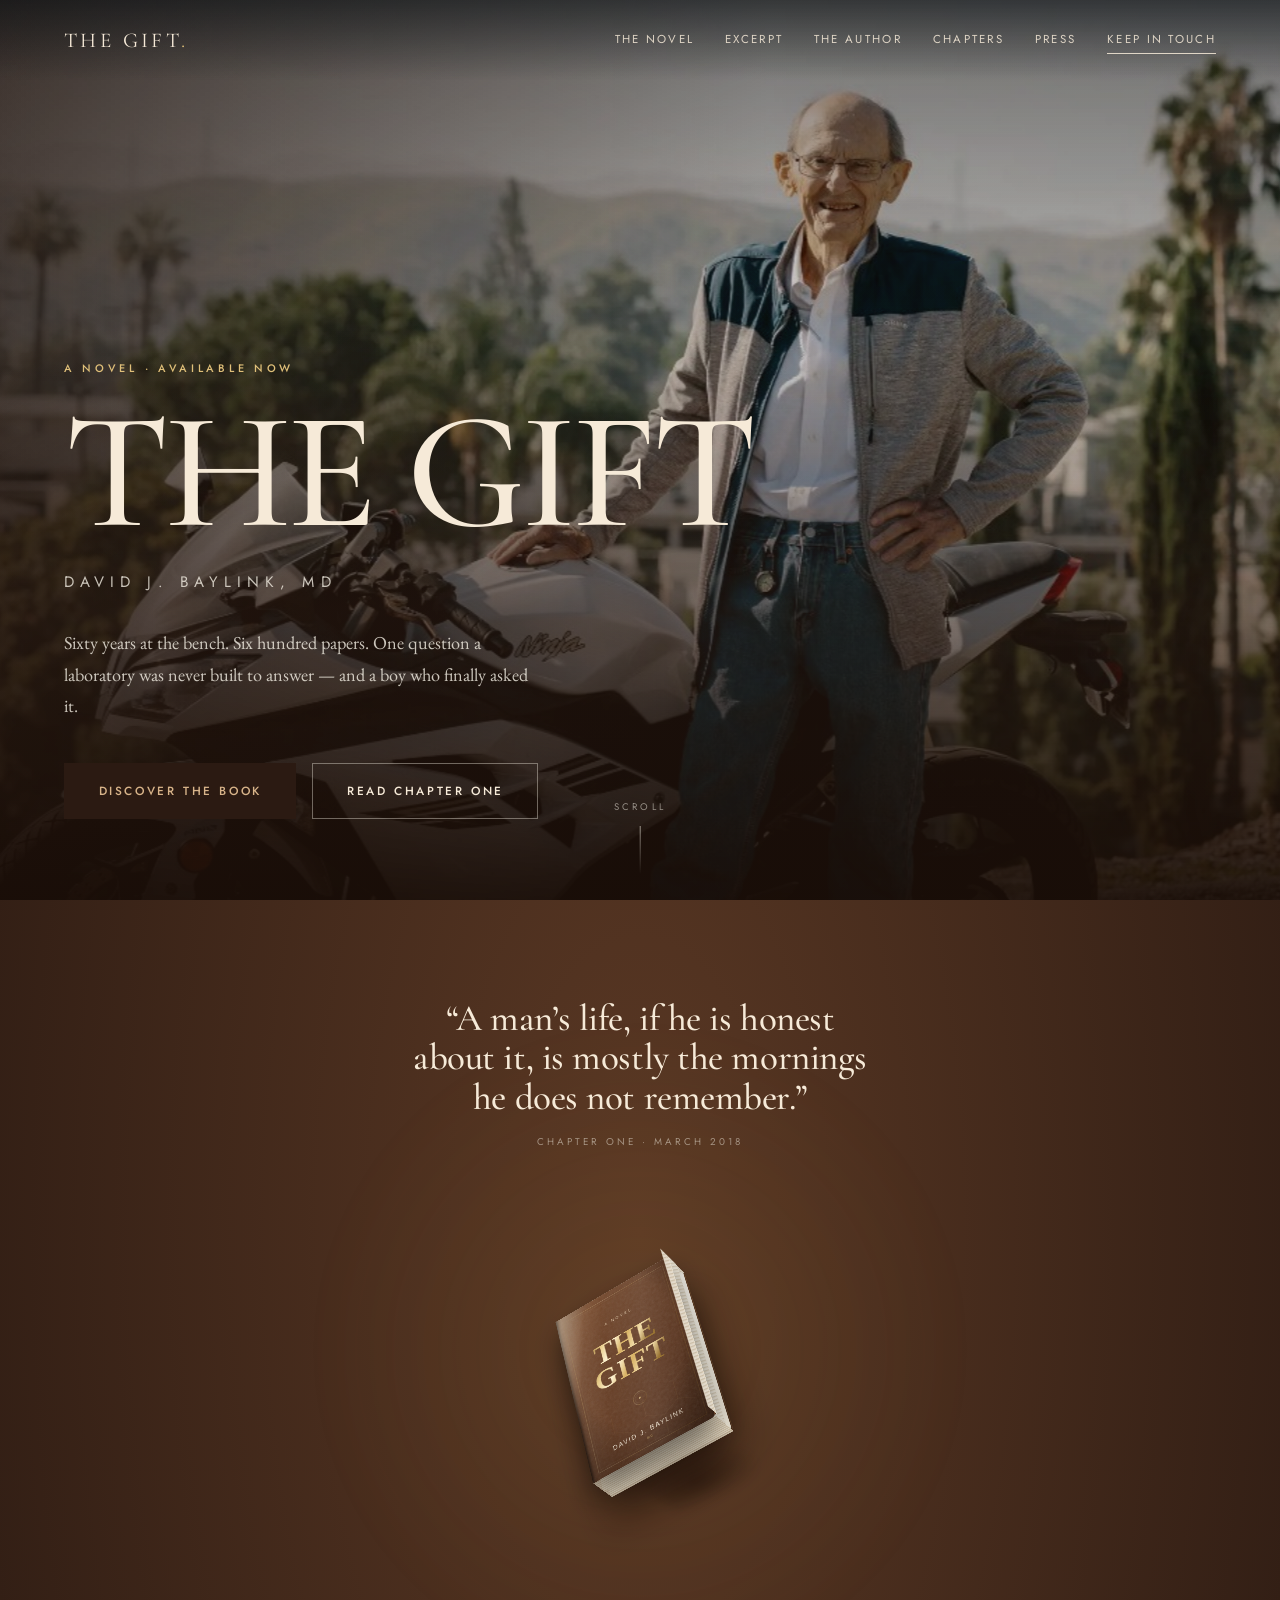
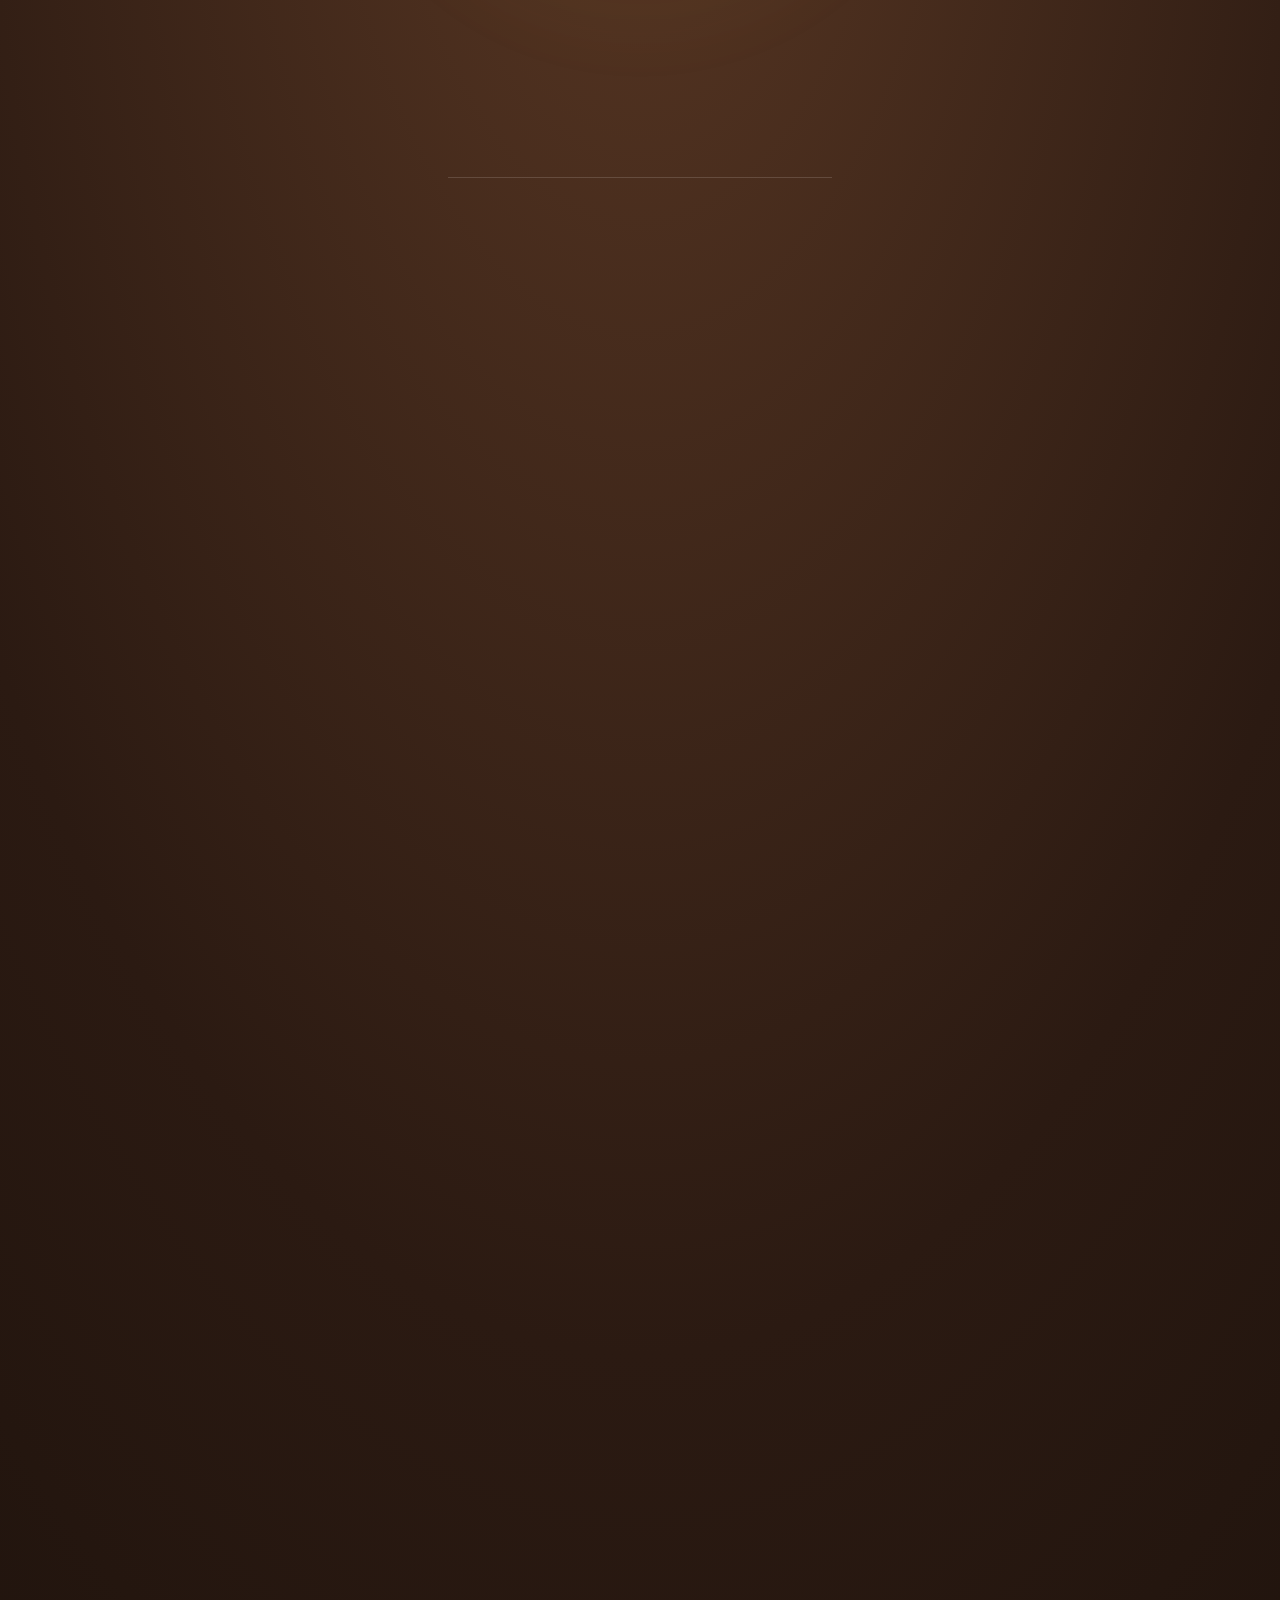
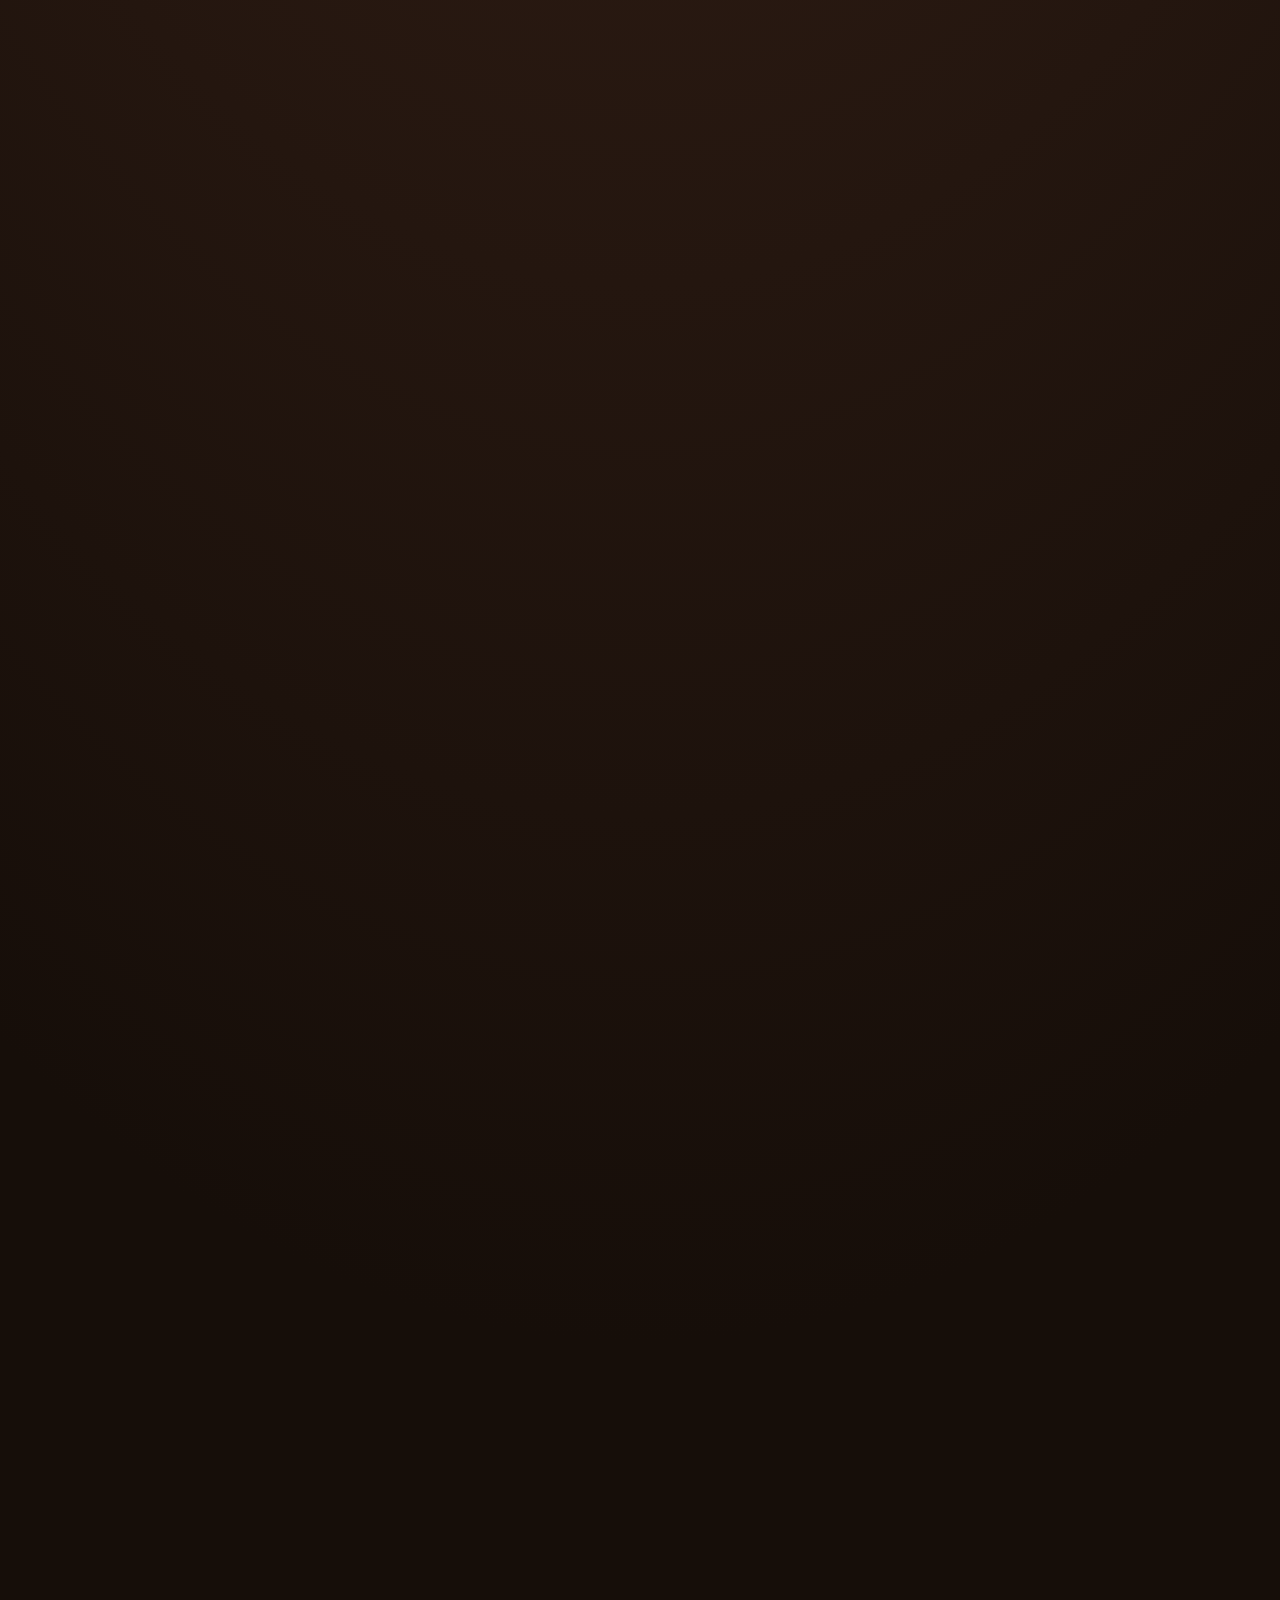
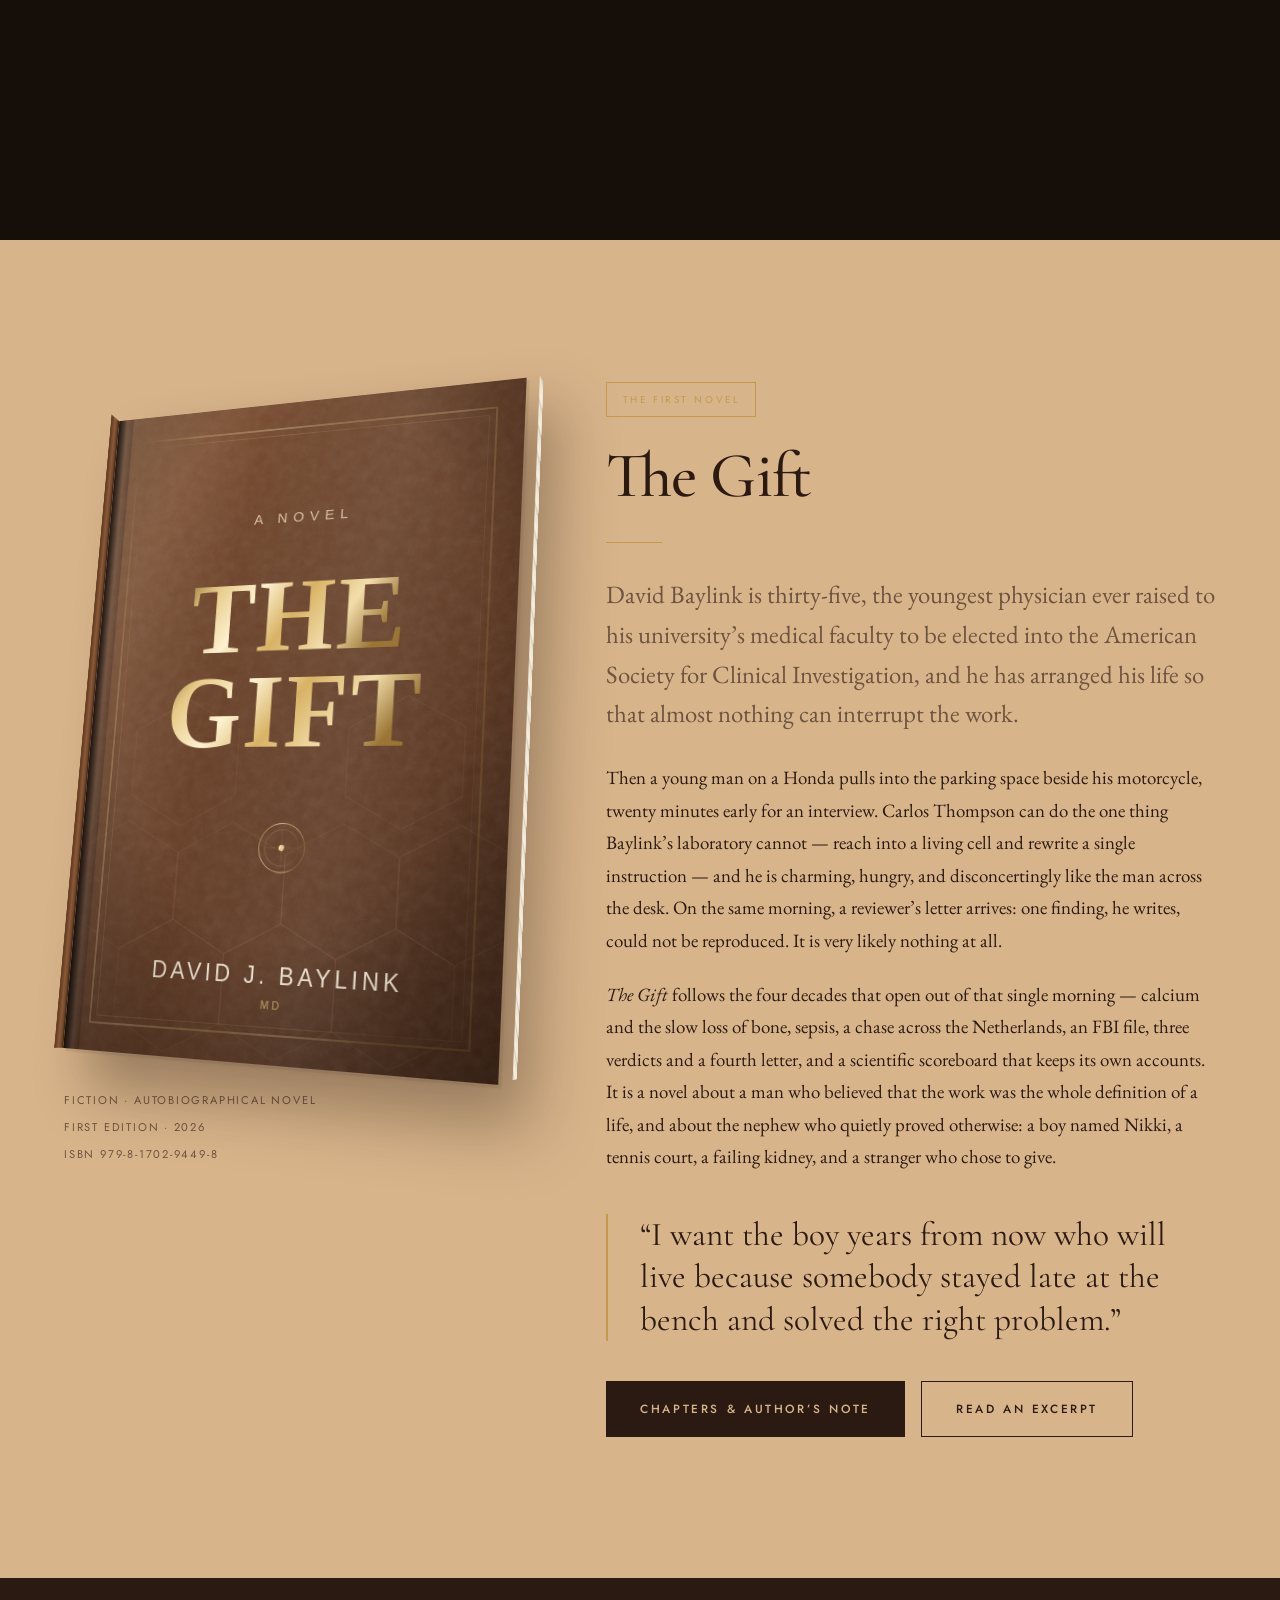
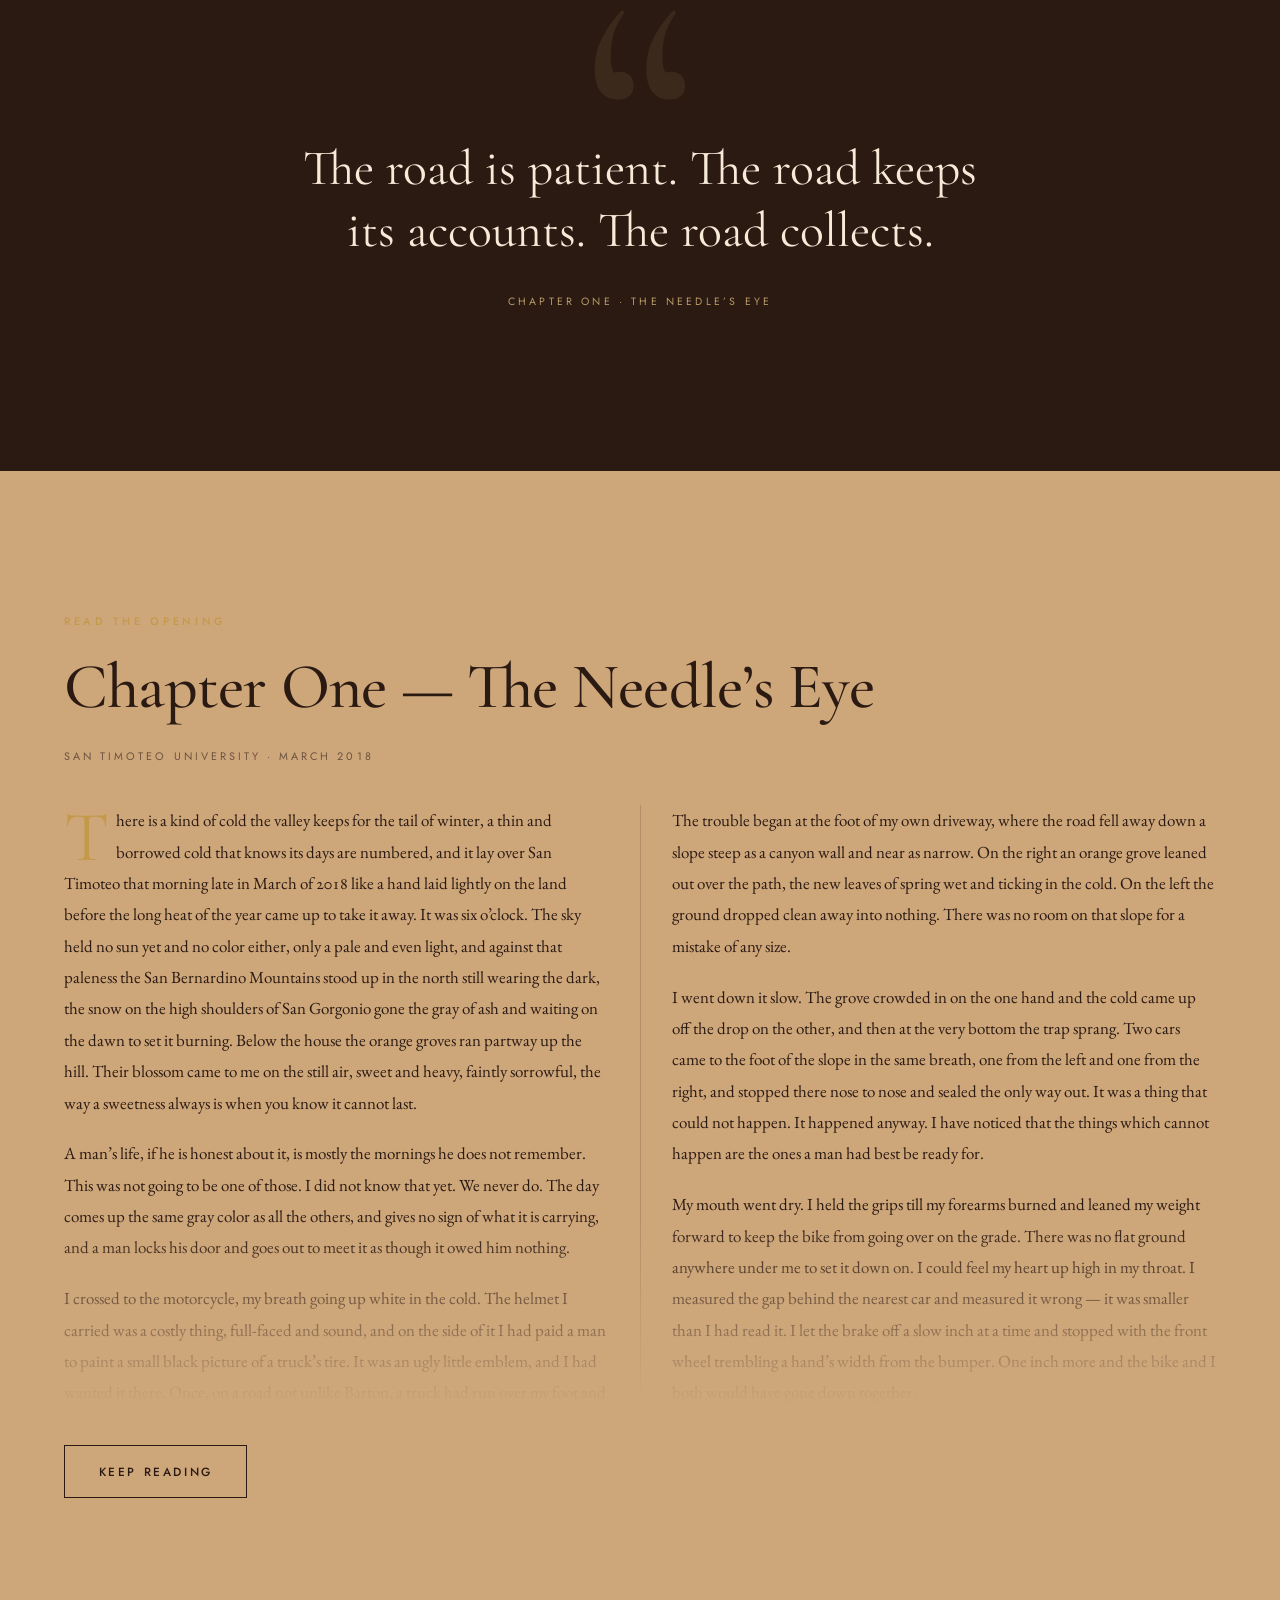
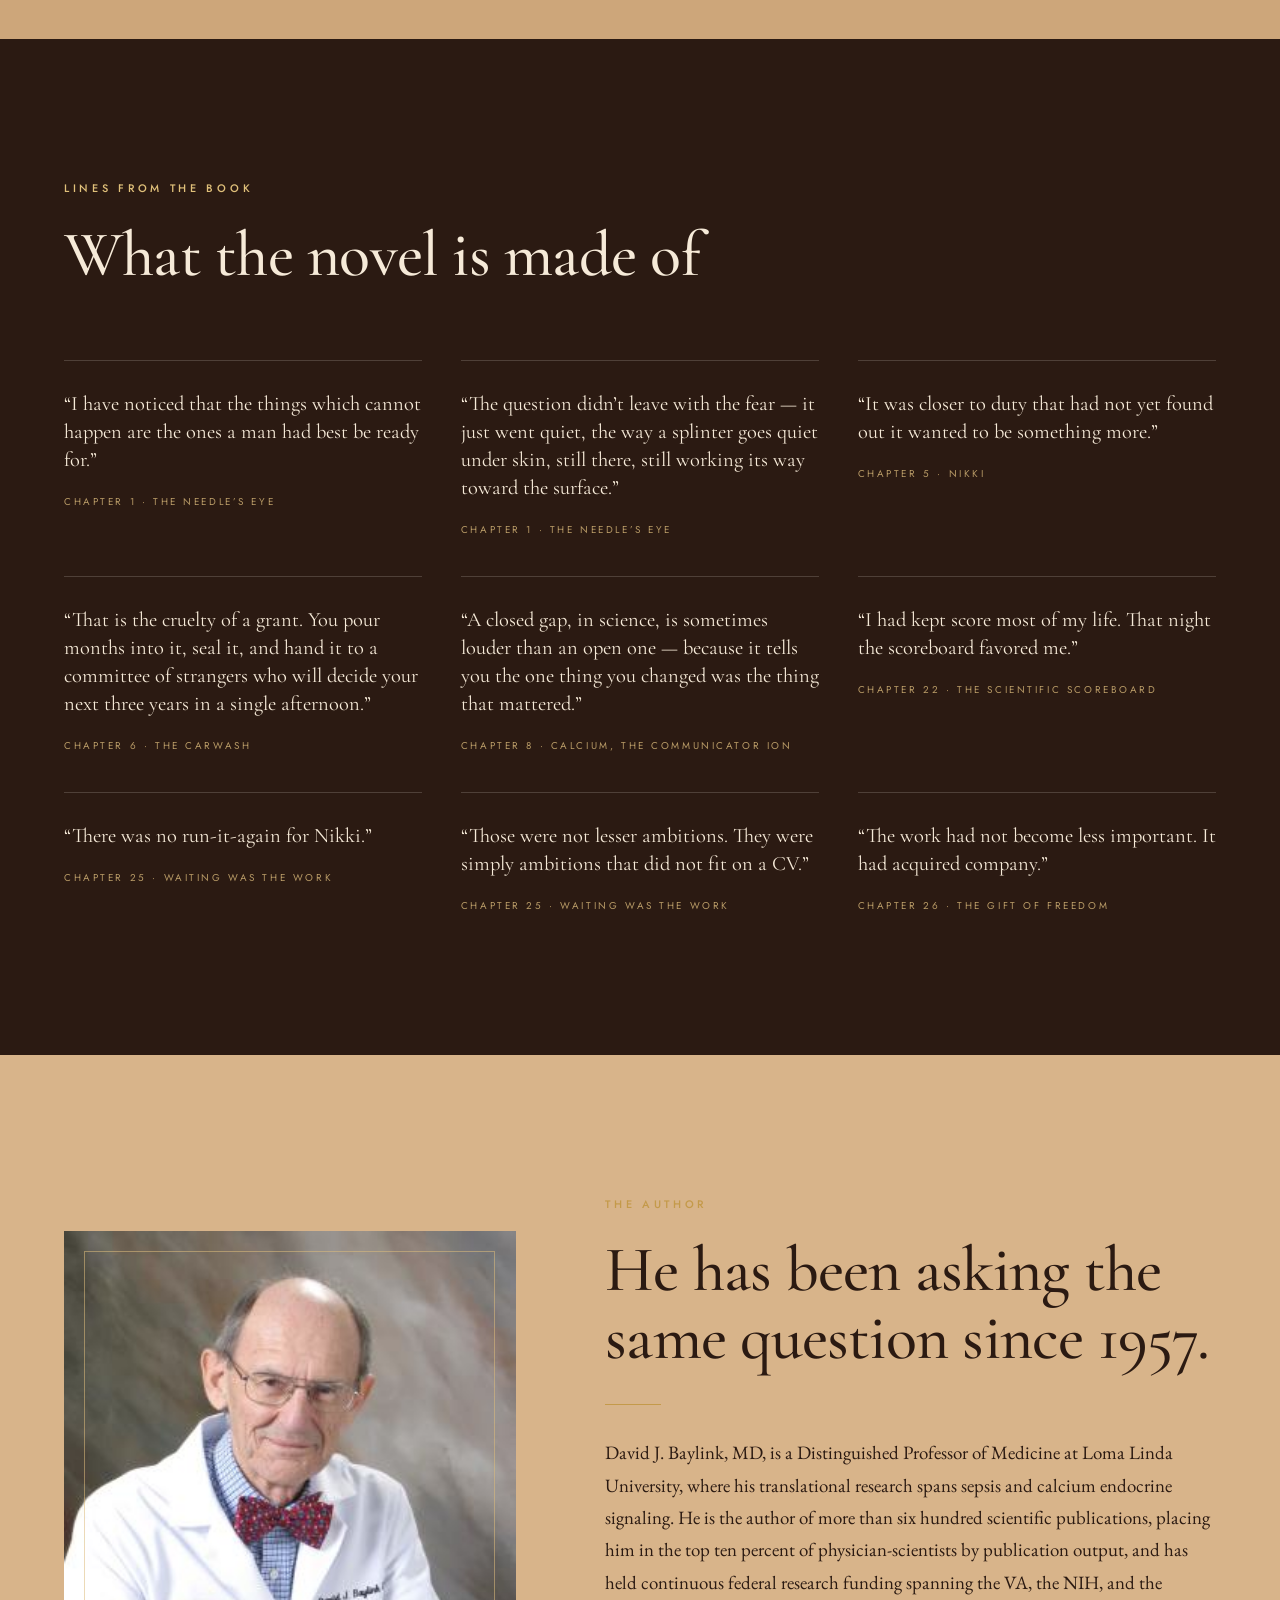
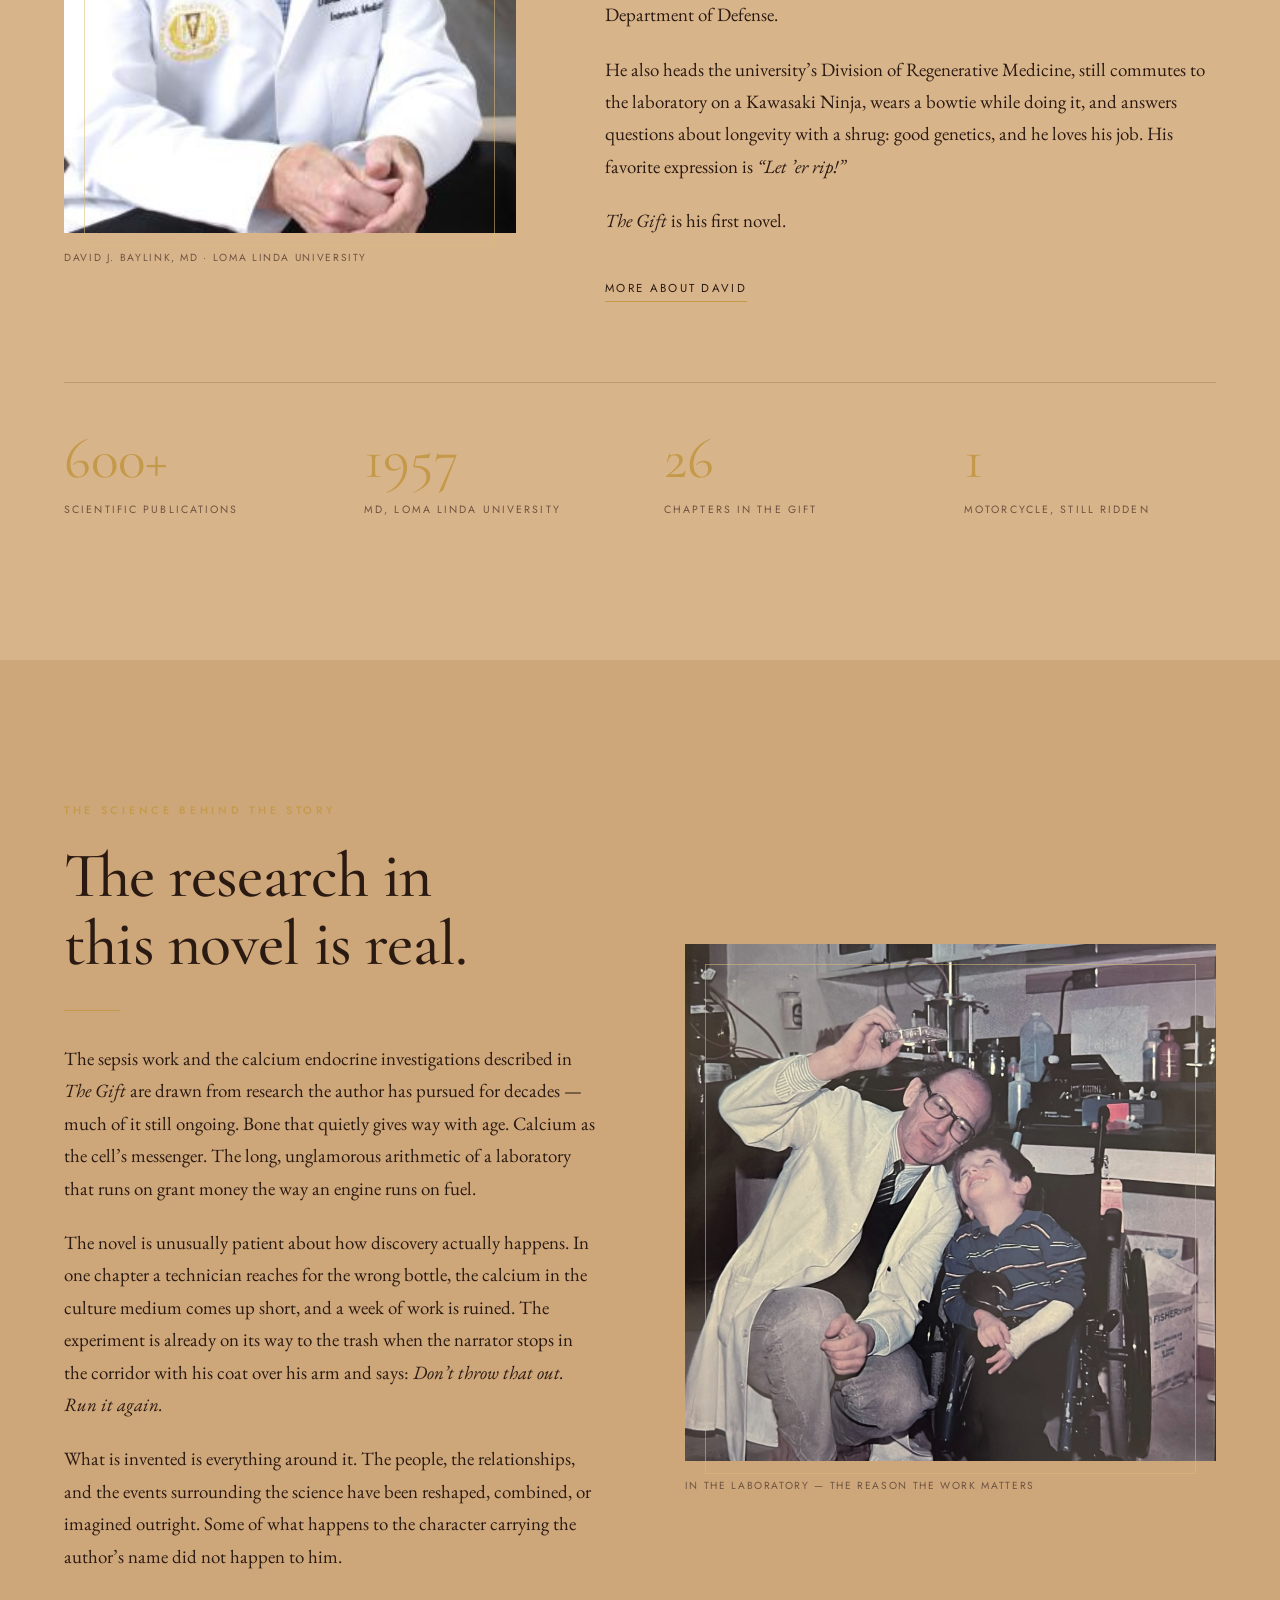
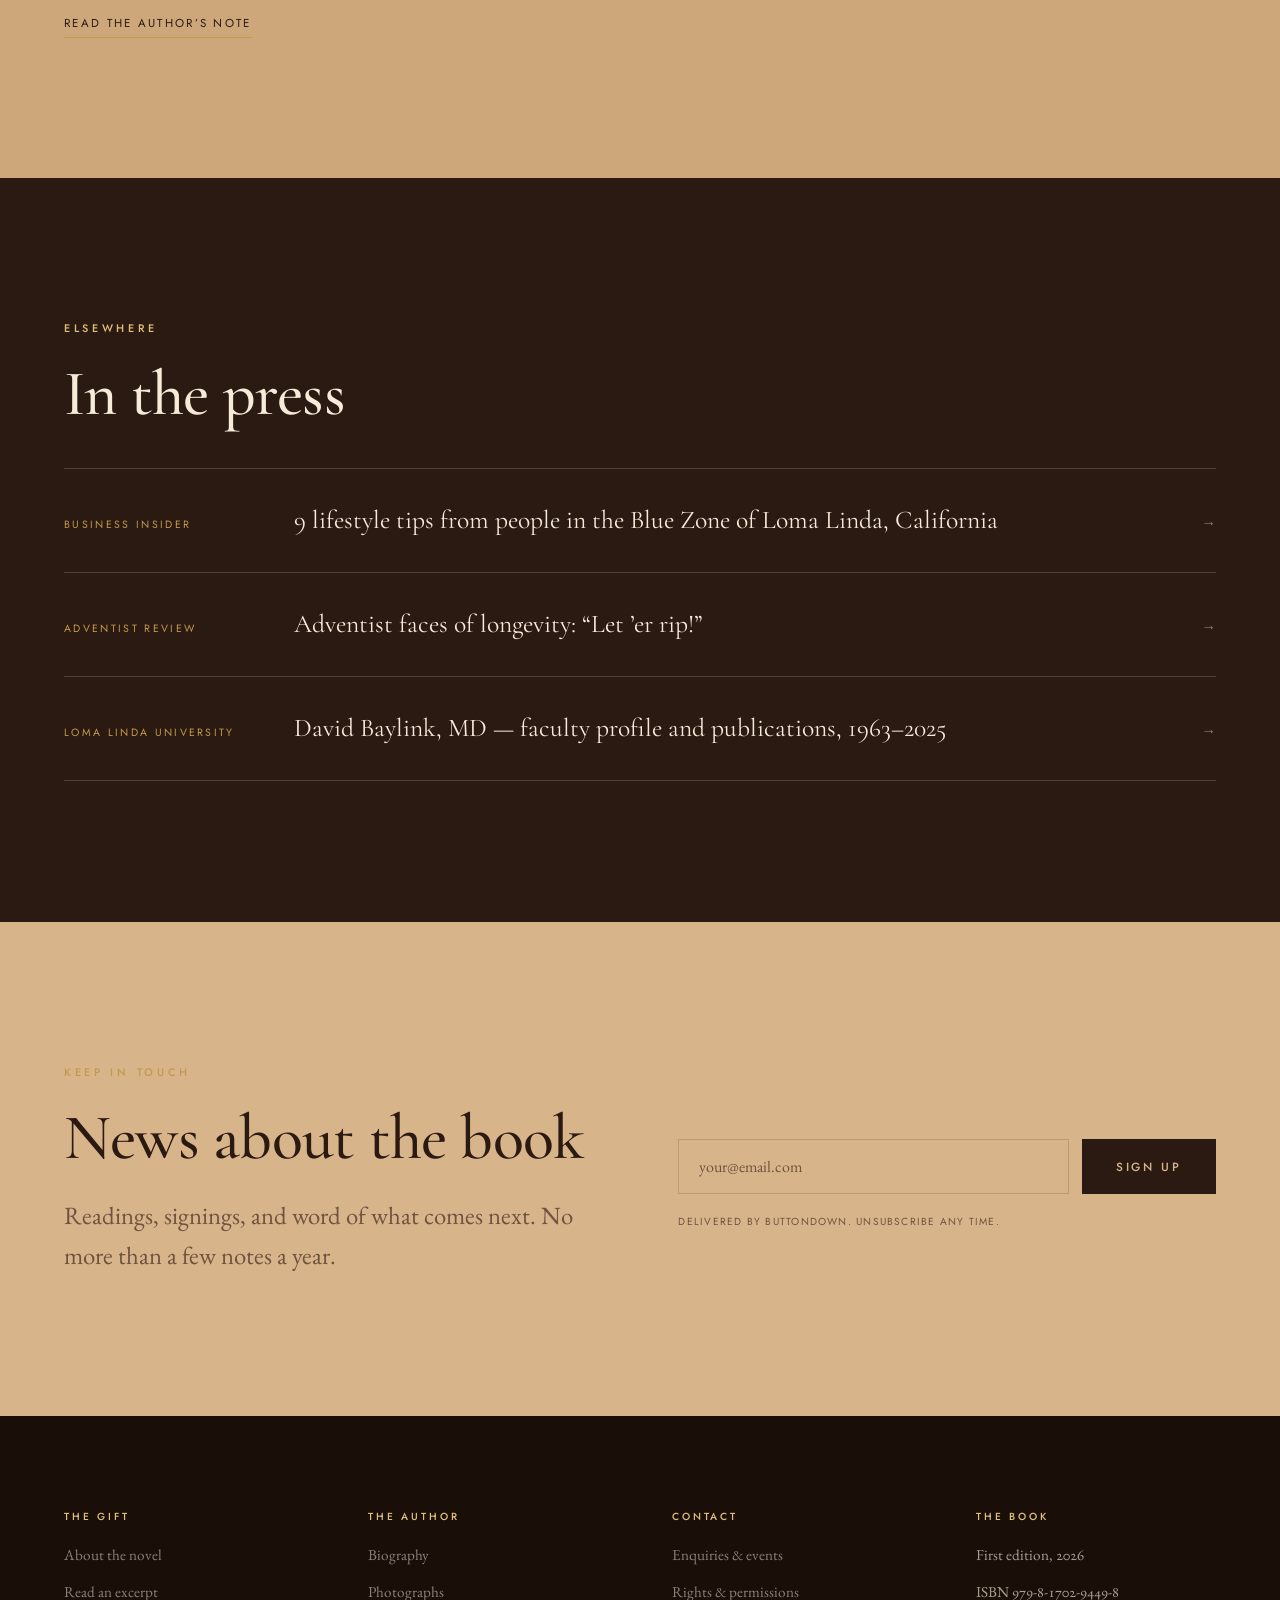
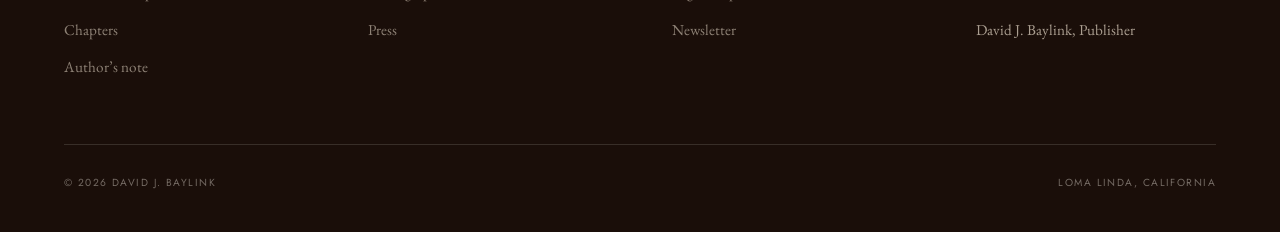
==== index.html @ 959434fa "Publish The Gift author site for David J. Baylink." ====
<!DOCTYPE html>
<html lang="en">
<head>
<meta charset="utf-8">
<meta name="viewport" content="width=device-width, initial-scale=1">
<title>The Gift — a novel by David J. Baylink, MD</title>
<meta name="description" content="The Gift is the first novel by David J. Baylink, MD — Distinguished Professor of Medicine at Loma Linda University, author of more than 600 scientific papers, and, in his nineties, still riding a Kawasaki Ninja to the laboratory.">
<meta name="author" content="David J. Baylink">
<link rel="canonical" href="https://davidbaylink.com/">
<meta property="og:type" content="book">
<meta property="og:site_name" content="David J. Baylink">
<meta property="og:url" content="https://davidbaylink.com/">
<meta property="og:title" content="The Gift — a novel by David J. Baylink, MD">
<meta property="og:description" content="A physician-scientist's autobiographical novel about curiosity, betrayal, and the boy who made the work mean something.">
<meta property="og:image" content="https://davidbaylink.com/assets/img/baylink-moto-portrait.jpg">
<meta name="twitter:card" content="summary_large_image">
<link rel="icon" href="data:image/svg+xml,%3Csvg xmlns='http://www.w3.org/2000/svg' viewBox='0 0 32 32'%3E%3Crect width='32' height='32' fill='%232b1a12'/%3E%3Ctext x='16' y='23' font-family='Georgia,serif' font-size='19' fill='%23b3873f' text-anchor='middle'%3EG%3C/text%3E%3C/svg%3E">
<link rel="preconnect" href="https://fonts.googleapis.com">
<link rel="preconnect" href="https://fonts.gstatic.com" crossorigin>
<link href="https://fonts.googleapis.com/css2?family=Cormorant+Garamond:ital,wght@0,300;0,400;0,500;0,600;1,400&family=EB+Garamond:ital,wght@0,400;0,500;1,400&family=Jost:wght@300;400;500&display=swap" rel="stylesheet">
<link rel="stylesheet" href="assets/css/site.css">
</head>
<body>

<header class="site-header">
  <a class="wordmark" href="index.html">The Gift<span>.</span></a>
  <button class="nav-toggle" aria-expanded="false" aria-controls="primary-nav">Menu</button>
  <nav class="nav" id="primary-nav" aria-label="Primary">
    <a href="#story">The Novel</a>
    <a href="#excerpt">Excerpt</a>
    <a href="about.html">The Author</a>
    <a href="the-gift.html">Chapters</a>
    <a href="#press">Press</a>
    <a href="#keep-in-touch">Keep in Touch</a>
  </nav>
</header>

<main>

  <!-- ============================================================ HERO -- -->
  <section class="hero">
    <div class="hero__media">
      <img src="assets/img/baylink-moto-portrait.jpg"
           alt="David J. Baylink standing beside his white Kawasaki Ninja in the hills above Loma Linda, California">
    </div>
    <div class="hero__scrim"></div>
    <div class="hero__inner">
      <p class="eyebrow eyebrow--light">A Novel &middot; Available Now</p>
      <h1 class="hero__title">The Gift</h1>
      <p class="hero__sub">David J. Baylink, MD</p>
      <p class="hero__blurb">Sixty years at the bench. Six hundred papers. One question a laboratory
        was never built to answer &mdash; and a boy who finally asked it.</p>
      <div class="hero__actions">
        <a class="btn" href="#story">Discover the book</a>
        <a class="btn btn--light" href="#excerpt">Read chapter one</a>
      </div>
    </div>
    <span class="hero__scroll" aria-hidden="true">Scroll</span>
  </section>

  <!-- ================================================= THE BOOK OPENS -- -->
  <section class="bookscroll" id="book" aria-label="The Gift, opening">
    <div class="bookscroll__track">
      <div class="bookscroll__stage">
        <div class="bookscroll__glow" aria-hidden="true"></div>

        <div class="bookscroll__caption" aria-hidden="true">
          <div data-caption>
            <h2>&ldquo;A man&rsquo;s life, if he is honest about it, is mostly the mornings he does not remember.&rdquo;</h2>
            <p>Chapter One &middot; March 2018</p>
          </div>
          <div data-caption>
            <h2>&ldquo;This was not going to be one of those.&rdquo;</h2>
            <p>Open the book</p>
          </div>
          <div data-caption>
            <h2>Twenty&#8209;six chapters. Four decades of science. One family.</h2>
            <p>The Gift &middot; A Novel</p>
          </div>
          <div data-caption>
            <h2>Keep turning.</h2>
            <p>David J. Baylink, MD</p>
          </div>
        </div>

        <div class="book" aria-hidden="true">
          <i class="book__probe"></i>
          <div class="book__shadow"></div>
          <div class="book__face book__back"></div>
          <div class="book__spine"></div>
          <div class="book__top"></div>
          <div class="book__bottom"></div>

          <div class="book__block">
            <div class="book__edge"></div>

            <!-- the page the reader finally lands on -->
            <div class="book__right">
              <p class="page-heading"><small>Chapter One</small>The Needle&rsquo;s Eye</p>
              <p class="leaf-type page-drop">There is a kind of cold the valley keeps for the tail of
                winter, a thin and borrowed cold that knows its days are numbered, and it lay over San
                Timoteo that morning late in March like a hand laid lightly on the land before the long
                heat of the year came up to take it away. It was six o&rsquo;clock. The sky held no sun
                yet and no color either, only a pale and even light, and against that paleness the
                mountains stood up in the north still wearing the dark.</p>
              <p class="leaf-type">A man&rsquo;s life, if he is honest about it, is mostly the mornings
                he does not remember. This was not going to be one of those. I did not know that yet.
                We never do.</p>
              <span class="page-folio">1</span>
            </div>

            <!-- front matter, turning leaf by leaf as you scroll -->
            <div class="leaf">
              <div class="leaf__side">
                <p class="page-heading" style="margin-top:38%">THE GIFT</p>
              </div>
              <div class="leaf__side leaf__side--back">
                <div class="leaf-type leaf-type--rules" aria-hidden="true">
                  <i></i><i></i><i></i><i></i><i></i><i></i><i></i><i></i>
                </div>
                <span class="page-folio">ii</span>
              </div>
            </div>

            <div class="leaf">
              <div class="leaf__side">
                <p class="page-heading" style="margin-top:30%">THE GIFT<small style="margin-top:.9em">A Novel</small></p>
                <p class="page-heading" style="font-size:.6em;margin-top:2.4em">DAVID J. BAYLINK</p>
              </div>
              <div class="leaf__side leaf__side--back">
                <div class="leaf-type leaf-type--rules" aria-hidden="true">
                  <i></i><i></i><i></i><i></i><i></i><i></i><i></i><i></i><i></i><i></i><i></i><i></i><i></i><i></i>
                </div>
                <span class="page-folio">iv</span>
              </div>
            </div>

            <div class="leaf">
              <div class="leaf__side">
                <p class="page-heading" style="margin-top:34%">For Reinhold and Marie,<br>and for Jo and Carroll</p>
              </div>
              <div class="leaf__side leaf__side--back">
                <p class="page-heading"><small>Author&rsquo;s Note</small></p>
                <p class="leaf-type">I have spent most of my life at the bench and the bedside, chasing
                  questions that science asks but rarely answers cleanly. This book grew out of that
                  life &mdash; the research on sepsis and calcium endocrine investigations described
                  here is real, drawn from work I have pursued for decades, much of it still ongoing.</p>
                <div class="leaf-type leaf-type--rules" aria-hidden="true">
                  <i></i><i></i><i></i><i></i><i></i><i></i><i></i><i></i><i></i><i></i>
                </div>
                <span class="page-folio">ix</span>
              </div>
            </div>
          </div>

          <!-- the page the turned leaves come to rest on -->
          <div class="book__left">
            <div class="book__left-face">
              <div class="leaf-type leaf-type--rules" aria-hidden="true">
                <i></i><i></i><i></i><i></i><i></i><i></i><i></i><i></i><i></i><i></i><i></i><i></i>
              </div>
            </div>
          </div>

          <!-- front cover, hinged on the spine -->
          <div class="book__cover">
            <div class="book__cover-face">
              <img src="assets/img/cover.svg" alt="">
            </div>
            <div class="book__cover-inside">
              <span>Also by this author<br>&mdash;<br>Six hundred papers<br>and counting</span>
            </div>
            <div class="book__cover-edge"></div>
          </div>

          <div class="book__gutter"></div>
        </div>

        <div class="book__reveal">
          <blockquote>&ldquo;Curiosity, combined with rigor and tenacity, leads to something
            valuable to humanity.&rdquo;</blockquote>
          <cite>The plaque on his office wall</cite>
        </div>

        <div class="bookscroll__progress" aria-hidden="true"><i></i></div>
      </div>
    </div>
  </section>

  <!-- ======================================================== SYNOPSIS -- -->
  <section class="section" id="story">
    <div class="shell synopsis">
      <div class="cover-card" data-reveal>
        <div class="cover-card__inner">
          <span class="cover-card__spine" aria-hidden="true"></span>
          <span class="cover-card__pages" aria-hidden="true"></span>
          <img src="assets/img/cover.svg" alt="Cover of The Gift, a novel by David J. Baylink" width="1000" height="1500">
        </div>
        <div class="cover-card__meta">
          <span>Fiction &middot; Autobiographical novel</span>
          <span>First edition &middot; 2026</span>
          <span>ISBN 979-8-1702-9449-8</span>
        </div>
      </div>

      <div data-reveal style="--delay:.12s">
        <p class="pill">The first novel</p>
        <h2 class="section-title">The Gift</h2>
        <hr class="rule">
        <p class="lede">David Baylink is thirty-five, the youngest physician ever raised to his
          university&rsquo;s medical faculty to be elected into the American Society for Clinical
          Investigation, and he has arranged his life so that almost nothing can interrupt the work.</p>

        <p>Then a young man on a Honda pulls into the parking space beside his motorcycle, twenty
          minutes early for an interview. Carlos Thompson can do the one thing Baylink&rsquo;s
          laboratory cannot &mdash; reach into a living cell and rewrite a single instruction &mdash;
          and he is charming, hungry, and disconcertingly like the man across the desk. On the same
          morning, a reviewer&rsquo;s letter arrives: one finding, he writes, could not be reproduced.
          It is very likely nothing at all.</p>

        <p><em>The Gift</em> follows the four decades that open out of that single morning &mdash;
          calcium and the slow loss of bone, sepsis, a chase across the Netherlands, an FBI file, three
          verdicts and a fourth letter, and a scientific scoreboard that keeps its own accounts. It is
          a novel about a man who believed that the work was the whole definition of a life, and about
          the nephew who quietly proved otherwise: a boy named Nikki, a tennis court, a failing kidney,
          and a stranger who chose to give.</p>

        <p class="first-line">&ldquo;I want the boy years from now who will live because somebody
          stayed late at the bench and solved the right problem.&rdquo;</p>

        <div class="hero__actions" style="margin-top:2rem">
          <a class="btn" href="the-gift.html">Chapters &amp; author&rsquo;s note</a>
          <a class="btn btn--ghost" href="#excerpt">Read an excerpt</a>
        </div>
      </div>
    </div>
  </section>

  <!-- ======================================================= PULLQUOTE -- -->
  <section class="pullquote">
    <div class="shell shell--narrow">
      <blockquote data-reveal>The road is patient. The road keeps its accounts. The road collects.</blockquote>
      <cite data-reveal style="--delay:.15s">Chapter One &middot; The Needle&rsquo;s Eye</cite>
    </div>
  </section>

  <!-- ========================================================= EXCERPT -- -->
  <section class="section excerpt" id="excerpt">
    <div class="shell">
      <div data-reveal>
        <p class="eyebrow">Read the opening</p>
        <h2 class="section-title">Chapter One &mdash; The Needle&rsquo;s Eye</h2>
        <p class="excerpt__place" style="margin-top:1.6rem">San Timoteo University &middot; March 2018</p>
      </div>

      <div class="excerpt__fade" id="excerpt-body" data-reveal style="--delay:.1s">
        <div class="excerpt__body">
          <p>There is a kind of cold the valley keeps for the tail of winter, a thin and borrowed cold
            that knows its days are numbered, and it lay over San Timoteo that morning late in March of
            2018 like a hand laid lightly on the land before the long heat of the year came up to take
            it away. It was six o&rsquo;clock. The sky held no sun yet and no color either, only a pale
            and even light, and against that paleness the San Bernardino Mountains stood up in the north
            still wearing the dark, the snow on the high shoulders of San Gorgonio gone the gray of ash
            and waiting on the dawn to set it burning. Below the house the orange groves ran partway up
            the hill. Their blossom came to me on the still air, sweet and heavy, faintly sorrowful, the
            way a sweetness always is when you know it cannot last.</p>

          <p>A man&rsquo;s life, if he is honest about it, is mostly the mornings he does not remember.
            This was not going to be one of those. I did not know that yet. We never do. The day comes
            up the same gray color as all the others, and gives no sign of what it is carrying, and a
            man locks his door and goes out to meet it as though it owed him nothing.</p>

          <p>I crossed to the motorcycle, my breath going up white in the cold. The helmet I carried was
            a costly thing, full-faced and sound, and on the side of it I had paid a man to paint a
            small black picture of a truck&rsquo;s tire. It was an ugly little emblem, and I had wanted
            it there. Once, on a road not unlike Barton, a truck had run over my foot and broken it, and
            the foot had healed clean and given me back to my tennis and my skiing without a word of
            complaint &mdash; but it had taught me the lesson the road teaches every man who rides long
            enough. The road is patient. The road keeps its accounts. The road collects. Every rider
            goes down. The ones who forget it go down soonest, and hardest, and some of them for keeps.</p>

          <p>I swung onto the bike and felt the cold of the seat come up through my slacks. I was dressed
            that morning like a man bound for a banquet and not a laboratory &mdash; pressed slacks, good
            shoes, a bowtie &mdash; so that the helmet was the only honest thing about me. There are men
            who ride to feel free, and men who ride only to feel something at all, and I have never been
            certain which of the two I am. The danger was not a thing I rode in spite of. It was the
            thing I rode for, and a man who will tell you the truth about that about himself will tell
            you the truth about most things.</p>

          <p>The trouble began at the foot of my own driveway, where the road fell away down a slope
            steep as a canyon wall and near as narrow. On the right an orange grove leaned out over the
            path, the new leaves of spring wet and ticking in the cold. On the left the ground dropped
            clean away into nothing. There was no room on that slope for a mistake of any size.</p>

          <p>I went down it slow. The grove crowded in on the one hand and the cold came up off the drop
            on the other, and then at the very bottom the trap sprang. Two cars came to the foot of the
            slope in the same breath, one from the left and one from the right, and stopped there nose
            to nose and sealed the only way out. It was a thing that could not happen. It happened
            anyway. I have noticed that the things which cannot happen are the ones a man had best be
            ready for.</p>

          <p>My mouth went dry. I held the grips till my forearms burned and leaned my weight forward to
            keep the bike from going over on the grade. There was no flat ground anywhere under me to
            set it down on. I could feel my heart up high in my throat. I measured the gap behind the
            nearest car and measured it wrong &mdash; it was smaller than I had read it. I let the brake
            off a slow inch at a time and stopped with the front wheel trembling a hand&rsquo;s width
            from the bumper. One inch more and the bike and I both would have gone down together.</p>

          <p>Then the car ahead of me moved. A space opened no wider than a doorway, and I did not stop
            to think on it. I turned the throttle and the engine came up under me like something glad to
            be asked, and I put the bike through the eye of that needle and out the other side, and then
            I was through, upright in the road with all of it behind me, and the breath went out of me
            in a rush.</p>

          <p>I am a scientist by trade, and I distrust what I cannot measure. But I am also a
            Seventh-day Adventist, and I know the difference between luck and grace, and riding down out
            of that morning I knew which of the two had just been spent on my account.</p>
        </div>
      </div>

      <p style="margin-top:2.5rem" data-reveal>
        <button class="btn btn--ghost" data-expand="#excerpt-body"
                data-more="Keep reading" data-less="Show less">Keep reading</button>
      </p>
    </div>
  </section>

  <!-- ========================================================== QUOTES -- -->
  <section class="section section--dark" id="lines">
    <div class="shell">
      <div data-reveal>
        <p class="eyebrow eyebrow--light">Lines from the book</p>
        <h2 class="section-title">What the novel is made of</h2>
      </div>
      <div class="quote-grid">
        <div class="quote-card" data-reveal>
          <blockquote>&ldquo;I have noticed that the things which cannot happen are the ones a man had
            best be ready for.&rdquo;</blockquote>
          <cite>Chapter 1 &middot; The Needle&rsquo;s Eye</cite>
        </div>
        <div class="quote-card" data-reveal style="--delay:.08s">
          <blockquote>&ldquo;The question didn&rsquo;t leave with the fear &mdash; it just went quiet,
            the way a splinter goes quiet under skin, still there, still working its way toward the
            surface.&rdquo;</blockquote>
          <cite>Chapter 1 &middot; The Needle&rsquo;s Eye</cite>
        </div>
        <div class="quote-card" data-reveal style="--delay:.16s">
          <blockquote>&ldquo;It was closer to duty that had not yet found out it wanted to be
            something more.&rdquo;</blockquote>
          <cite>Chapter 5 &middot; Nikki</cite>
        </div>
        <div class="quote-card" data-reveal style="--delay:.24s">
          <blockquote>&ldquo;That is the cruelty of a grant. You pour months into it, seal it, and hand
            it to a committee of strangers who will decide your next three years in a single
            afternoon.&rdquo;</blockquote>
          <cite>Chapter 6 &middot; The Carwash</cite>
        </div>
        <div class="quote-card" data-reveal style="--delay:.32s">
          <blockquote>&ldquo;A closed gap, in science, is sometimes louder than an open one &mdash;
            because it tells you the one thing you changed was the thing that mattered.&rdquo;</blockquote>
          <cite>Chapter 8 &middot; Calcium, the Communicator Ion</cite>
        </div>
        <div class="quote-card" data-reveal style="--delay:.4s">
          <blockquote>&ldquo;I had kept score most of my life. That night the scoreboard favored
            me.&rdquo;</blockquote>
          <cite>Chapter 22 &middot; The Scientific Scoreboard</cite>
        </div>
        <div class="quote-card" data-reveal style="--delay:.48s">
          <blockquote>&ldquo;There was no run-it-again for Nikki.&rdquo;</blockquote>
          <cite>Chapter 25 &middot; Waiting Was the Work</cite>
        </div>
        <div class="quote-card" data-reveal style="--delay:.56s">
          <blockquote>&ldquo;Those were not lesser ambitions. They were simply ambitions that did not
            fit on a CV.&rdquo;</blockquote>
          <cite>Chapter 25 &middot; Waiting Was the Work</cite>
        </div>
        <div class="quote-card" data-reveal style="--delay:.64s">
          <blockquote>&ldquo;The work had not become less important. It had acquired company.&rdquo;</blockquote>
          <cite>Chapter 26 &middot; The Gift of Freedom</cite>
        </div>
      </div>
    </div>
  </section>

  <!-- ========================================================== AUTHOR -- -->
  <section class="section" id="author">
    <div class="shell split split--wide-text">
      <div class="framed" data-reveal>
        <img src="assets/img/baylink-headshot.jpg"
             alt="Dr. David J. Baylink in his white coat at Loma Linda University">
        <p class="caption">David J. Baylink, MD &middot; Loma Linda University</p>
      </div>
      <div data-reveal style="--delay:.12s">
        <p class="eyebrow">The author</p>
        <h2 class="section-title">He has been asking the same question since 1957.</h2>
        <hr class="rule">
        <p>David J. Baylink, MD, is a Distinguished Professor of Medicine at Loma Linda University,
          where his translational research spans sepsis and calcium endocrine signaling. He is the
          author of more than six hundred scientific publications, placing him in the top ten percent
          of physician-scientists by publication output, and has held continuous federal research
          funding spanning the VA, the NIH, and the Department of Defense.</p>
        <p>He also heads the university&rsquo;s Division of Regenerative Medicine, still commutes to the
          laboratory on a Kawasaki Ninja, wears a bowtie while doing it, and answers questions about
          longevity with a shrug: good genetics, and he loves his job. His favorite expression is
          <em>&ldquo;Let &rsquo;er rip!&rdquo;</em></p>
        <p><em>The Gift</em> is his first novel.</p>
        <p style="margin-top:2rem"><a class="link-quiet" href="about.html">More about David</a></p>
      </div>
    </div>

    <div class="shell facts">
      <div data-reveal><div class="fact__n">600+</div><div class="fact__l">Scientific publications</div></div>
      <div data-reveal style="--delay:.08s"><div class="fact__n">1957</div><div class="fact__l">MD, Loma Linda University</div></div>
      <div data-reveal style="--delay:.16s"><div class="fact__n">26</div><div class="fact__l">Chapters in The Gift</div></div>
      <div data-reveal style="--delay:.24s"><div class="fact__n">1</div><div class="fact__l">Motorcycle, still ridden</div></div>
    </div>
  </section>

  <!-- ========================================================= SCIENCE -- -->
  <section class="section section--warm" id="science">
    <div class="shell split">
      <div data-reveal>
        <p class="eyebrow">The science behind the story</p>
        <h2 class="section-title">The research in this novel is real.</h2>
        <hr class="rule">
        <p>The sepsis work and the calcium endocrine investigations described in <em>The Gift</em> are
          drawn from research the author has pursued for decades &mdash; much of it still ongoing. Bone
          that quietly gives way with age. Calcium as the cell&rsquo;s messenger. The long, unglamorous
          arithmetic of a laboratory that runs on grant money the way an engine runs on fuel.</p>
        <p>The novel is unusually patient about how discovery actually happens. In one chapter a
          technician reaches for the wrong bottle, the calcium in the culture medium comes up short,
          and a week of work is ruined. The experiment is already on its way to the trash when the
          narrator stops in the corridor with his coat over his arm and says: <em>Don&rsquo;t throw
          that out. Run it again.</em></p>

        <p>What is invented is everything around it. The people, the relationships, and the events
          surrounding the science have been reshaped, combined, or imagined outright. Some of what
          happens to the character carrying the author&rsquo;s name did not happen to him.</p>
        <p style="margin-top:2rem"><a class="link-quiet" href="the-gift.html#note">Read the author&rsquo;s note</a></p>
      </div>
      <div class="framed" data-reveal style="--delay:.12s">
        <img src="assets/img/baylink-lab-boy.jpg"
             alt="Dr. Baylink in his laboratory holding a culture plate up to the light beside a boy in a wheelchair">
        <p class="caption">In the laboratory &mdash; the reason the work matters</p>
      </div>
    </div>
  </section>

  <!-- =========================================================== PRESS -- -->
  <section class="section section--dark" id="press">
    <div class="shell">
      <div data-reveal>
        <p class="eyebrow eyebrow--light">Elsewhere</p>
        <h2 class="section-title">In the press</h2>
      </div>
      <div class="press-list" data-reveal style="--delay:.1s">
        <a class="press-item" href="https://www.businessinsider.com/loma-linda-blue-zone-lifestyle-habits-heart-health-inflammation-2023-10" target="_blank" rel="noopener">
          <span class="press-item__src">Business Insider</span>
          <span class="press-item__title">9 lifestyle tips from people in the Blue Zone of Loma Linda, California</span>
          <span class="press-item__arrow">&rarr;</span>
        </a>
        <a class="press-item" href="https://adventistreview.org/news/adventist-faces-of-longevity/" target="_blank" rel="noopener">
          <span class="press-item__src">Adventist Review</span>
          <span class="press-item__title">Adventist faces of longevity: &ldquo;Let &rsquo;er rip!&rdquo;</span>
          <span class="press-item__arrow">&rarr;</span>
        </a>
        <a class="press-item" href="https://experts.llu.edu/en/persons/david-baylink/" target="_blank" rel="noopener">
          <span class="press-item__src">Loma Linda University</span>
          <span class="press-item__title">David Baylink, MD &mdash; faculty profile and publications, 1963&ndash;2025</span>
          <span class="press-item__arrow">&rarr;</span>
        </a>
      </div>
    </div>
  </section>

  <!-- ====================================================== NEWSLETTER -- -->
  <section class="section" id="keep-in-touch">
    <div class="shell signup">
      <div data-reveal>
        <p class="eyebrow">Keep in touch</p>
        <h2 class="section-title">News about the book</h2>
        <p class="lede" style="margin-top:1.5rem">Readings, signings, and word of what comes next.
          No more than a few notes a year.</p>
      </div>
      <form data-signup data-reveal style="--delay:.1s"
            action="https://buttondown.com/api/emails/embed-subscribe/davidbaylink"
            method="post" target="buttondown">
        <label class="visually-hidden" for="email">Email address</label>
        <div class="field-row">
          <input id="email" type="email" name="email" placeholder="your@email.com" required>
          <button class="btn" type="submit">Sign up</button>
        </div>
        <input type="hidden" name="tag" value="the-gift">
        <input type="hidden" name="embed" value="1">
        <p class="form-note">Delivered by Buttondown. Unsubscribe any time.</p>
      </form>
    </div>
  </section>

</main>

<footer class="site-footer">
  <div class="shell">
    <div class="footer-grid">
      <div>
        <h3>The Gift</h3>
        <ul>
          <li><a href="#story">About the novel</a></li>
          <li><a href="#excerpt">Read an excerpt</a></li>
          <li><a href="the-gift.html">Chapters</a></li>
          <li><a href="the-gift.html#note">Author&rsquo;s note</a></li>
        </ul>
      </div>
      <div>
        <h3>The Author</h3>
        <ul>
          <li><a href="about.html">Biography</a></li>
          <li><a href="about.html#gallery">Photographs</a></li>
          <li><a href="#press">Press</a></li>
        </ul>
      </div>
      <div>
        <h3>Contact</h3>
        <ul>
          <li><a href="contact.html">Enquiries &amp; events</a></li>
          <li><a href="contact.html#rights">Rights &amp; permissions</a></li>
          <li><a href="#keep-in-touch">Newsletter</a></li>
        </ul>
      </div>
      <div>
        <h3>The Book</h3>
        <ul>
          <li>First edition, 2026</li>
          <li>ISBN 979-8-1702-9449-8</li>
          <li>David J. Baylink, Publisher</li>
        </ul>
      </div>
    </div>
    <div class="footer-bottom">
      <span>&copy; 2026 David J. Baylink</span>
      <span>Loma Linda, California</span>
    </div>
  </div>
</footer>

<script src="assets/js/site.js"></script>
</body>
</html>
---- assets/css/site.css ----
/* ==========================================================================
   The Gift — David J. Baylink
   Design system + layout
   ========================================================================== */

:root {
  --ink:        #2b1a12;
  --ink-soft:   #3a2418;
  --ink-line:   #4d2f20;
  --paper:      #d8b48a;
  --paper-warm: #cda67a;
  --paper-deep: #be9368;
  --gold:       #c49a4a;
  --gold-light: #e0c07a;
  --teal:       #7a5340;
  --teal-deep:  #5a3a28;
  --rule:       rgba(43, 26, 18, 0.16);

  --text:       #2b1a12;
  --text-muted: #6e5340;
  --text-invert:#f6ead8;

  --font-display: "Cormorant Garamond", Garamond, "Times New Roman", serif;
  --font-body:    "EB Garamond", Garamond, Georgia, serif;
  --font-sans:    "Jost", "Helvetica Neue", Helvetica, Arial, sans-serif;

  --measure: 34rem;
  --gutter: clamp(1.25rem, 5vw, 5rem);
  --shell: 78rem;

  --ease: cubic-bezier(0.22, 0.61, 0.36, 1);
}

/* --------------------------------------------------------------- reset -- */

*, *::before, *::after { box-sizing: border-box; }

html {
  scroll-behavior: smooth;
  -webkit-text-size-adjust: 100%;
}

body {
  margin: 0;
  background: var(--paper);
  color: var(--text);
  font-family: var(--font-body);
  font-size: clamp(1.02rem, 0.55vw + 0.92rem, 1.18rem);
  line-height: 1.72;
  font-feature-settings: "liga" 1, "kern" 1, "onum" 1;
  overflow-x: hidden;
}

img, svg { max-width: 100%; height: auto; display: block; }
a { color: inherit; }

h1, h2, h3, h4 {
  font-family: var(--font-display);
  font-weight: 500;
  line-height: 1.06;
  letter-spacing: -0.012em;
  margin: 0;
  text-wrap: balance;
}

p { margin: 0 0 1.15em; }
p:last-child { margin-bottom: 0; }

::selection { background: var(--gold-light); color: var(--ink); }

:focus-visible {
  outline: 2px solid var(--gold);
  outline-offset: 3px;
}

/* ------------------------------------------------------------ utilities -- */

.shell {
  width: min(100% - (var(--gutter) * 2), var(--shell));
  margin-inline: auto;
}

.shell--narrow { width: min(100% - (var(--gutter) * 2), 46rem); }

.eyebrow {
  font-family: var(--font-sans);
  font-size: 0.68rem;
  font-weight: 500;
  letter-spacing: 0.34em;
  text-transform: uppercase;
  color: var(--gold);
  margin: 0 0 1.4rem;
}

.eyebrow--light { color: var(--gold-light); }

.section {
  padding-block: clamp(4.5rem, 11vw, 9.5rem);
  position: relative;
}

.section--dark {
  background: var(--ink);
  color: var(--text-invert);
}

.section--warm { background: var(--paper-warm); }

.section-title {
  font-size: clamp(2.3rem, 5.2vw, 4rem);
}

.lede {
  font-size: clamp(1.2rem, 1.1vw + 1rem, 1.55rem);
  line-height: 1.6;
  color: var(--text-muted);
}

.section--dark .lede { color: rgba(242, 237, 226, 0.72); }

.rule {
  width: 3.5rem;
  height: 1px;
  background: var(--gold);
  border: 0;
  margin: 2rem 0;
}

.visually-hidden {
  position: absolute; width: 1px; height: 1px;
  padding: 0; margin: -1px; overflow: hidden;
  clip: rect(0 0 0 0); white-space: nowrap; border: 0;
}

/* --------------------------------------------------------------- button -- */

.btn {
  display: inline-flex;
  align-items: center;
  gap: 0.7rem;
  font-family: var(--font-sans);
  font-size: 0.74rem;
  font-weight: 500;
  letter-spacing: 0.22em;
  text-transform: uppercase;
  text-decoration: none;
  padding: 1.05rem 2.1rem;
  border: 1px solid var(--ink);
  background: var(--ink);
  color: var(--paper);
  transition: background 0.35s var(--ease), color 0.35s var(--ease),
              border-color 0.35s var(--ease), transform 0.35s var(--ease);
  cursor: pointer;
}

.btn:hover { transform: translateY(-2px); background: var(--gold); border-color: var(--gold); color: var(--ink); }

.btn--ghost { background: transparent; color: var(--ink); }
.btn--ghost:hover { background: var(--ink); color: var(--paper); border-color: var(--ink); }

.btn--light { background: transparent; border-color: rgba(242, 237, 226, 0.4); color: var(--text-invert); }
.btn--light:hover { background: var(--gold-light); border-color: var(--gold-light); color: var(--ink); }

.link-quiet {
  font-family: var(--font-sans);
  font-size: 0.72rem;
  letter-spacing: 0.2em;
  text-transform: uppercase;
  text-decoration: none;
  border-bottom: 1px solid var(--gold);
  padding-bottom: 0.35rem;
  transition: opacity 0.3s var(--ease), letter-spacing 0.3s var(--ease);
}
.link-quiet:hover { letter-spacing: 0.26em; }

/* --------------------------------------------------------------- header -- */

.site-header {
  position: fixed;
  inset: 0 0 auto 0;
  z-index: 100;
  display: flex;
  align-items: center;
  justify-content: space-between;
  gap: 2rem;
  padding: 1.35rem var(--gutter);
  color: var(--text-invert);
  transition: background 0.45s var(--ease), color 0.45s var(--ease),
              padding 0.45s var(--ease), box-shadow 0.45s var(--ease);
}

.site-header::after {
  content: "";
  position: absolute;
  inset: 0;
  background: linear-gradient(to bottom, rgba(6, 12, 16, 0.55), rgba(6, 12, 16, 0));
  z-index: -1;
  transition: opacity 0.45s var(--ease);
}

/* Deliberately no backdrop-filter: it would make the header a containing block
   for the fixed mobile nav overlay. */
.site-header.is-stuck {
  background: var(--paper);
  color: var(--ink);
  padding-block: 0.85rem;
  box-shadow: 0 1px 0 var(--rule);
}

.site-header.is-stuck::after { opacity: 0; }

.wordmark {
  font-family: var(--font-display);
  font-size: 1.32rem;
  letter-spacing: 0.16em;
  text-transform: uppercase;
  text-decoration: none;
  white-space: nowrap;
}
.wordmark span { color: var(--gold-light); }
.site-header.is-stuck .wordmark span { color: var(--gold); }

.nav {
  display: flex;
  align-items: center;
  gap: clamp(1.1rem, 2.4vw, 2.4rem);
}

.nav a {
  font-family: var(--font-sans);
  font-size: 0.72rem;
  letter-spacing: 0.2em;
  text-transform: uppercase;
  text-decoration: none;
  position: relative;
  padding-block: 0.3rem;
  opacity: 0.85;
  transition: opacity 0.3s var(--ease);
}

.nav a::after {
  content: "";
  position: absolute;
  left: 0; bottom: 0;
  width: 100%; height: 1px;
  background: currentColor;
  transform: scaleX(0);
  transform-origin: right;
  transition: transform 0.4s var(--ease);
}

.nav a:hover { opacity: 1; }
.nav a:hover::after,
.nav a[aria-current="page"]::after { transform: scaleX(1); transform-origin: left; }

.nav-toggle {
  display: none;
  background: none;
  border: 0;
  color: inherit;
  font-family: var(--font-sans);
  font-size: 0.72rem;
  letter-spacing: 0.2em;
  text-transform: uppercase;
  cursor: pointer;
  padding: 0.5rem 0;
}

@media (max-width: 62rem) {
  .nav-toggle { display: block; }
  .nav {
    position: fixed;
    inset: 0;
    flex-direction: column;
    justify-content: center;
    gap: 2rem;
    background: var(--ink);
    color: var(--text-invert);
    transform: translateY(-100%);
    transition: transform 0.55s var(--ease);
    z-index: 99;
  }
  .nav.is-open { transform: translateY(0); }
  .nav a { font-size: 0.95rem; letter-spacing: 0.28em; }
  .nav-toggle { position: relative; z-index: 101; }
  .site-header:has(.nav.is-open) { color: var(--text-invert); background: transparent; }
}

/* ----------------------------------------------------------------- hero -- */

.hero {
  position: relative;
  min-height: 100svh;
  display: grid;
  align-items: end;
  isolation: isolate;
  background: var(--ink);
  overflow: hidden;
}

.hero__media {
  position: absolute;
  inset: 0;
  z-index: -2;
}

.hero__media img {
  width: 100%;
  height: 100%;
  object-fit: cover;
  object-position: 62% 28%;
  filter: saturate(0.82) contrast(1.04);
  transform: scale(1.06);
  will-change: transform;
}

.hero__scrim {
  position: absolute;
  inset: 0;
  z-index: -1;
  background:
    linear-gradient(to top, rgba(26, 14, 8, 0.94) 0%, rgba(43, 26, 18, 0.58) 32%, rgba(43, 26, 18, 0.16) 62%, rgba(26, 14, 8, 0.52) 100%),
    linear-gradient(to right, rgba(26, 14, 8, 0.68), rgba(26, 14, 8, 0.04) 60%);
}

.hero__inner {
  width: min(100% - (var(--gutter) * 2), var(--shell));
  margin-inline: auto;
  padding-block: clamp(5rem, 12vh, 9rem) clamp(3.5rem, 9vh, 6rem);
  color: var(--text-invert);
}

.hero__title {
  font-size: clamp(3.6rem, 13vw, 10.5rem);
  line-height: 0.86;
  letter-spacing: -0.03em;
  margin: 0.4rem 0 0;
  text-transform: uppercase;
}

.hero__sub {
  font-family: var(--font-sans);
  font-size: clamp(0.78rem, 1.4vw, 0.95rem);
  letter-spacing: 0.4em;
  text-transform: uppercase;
  color: rgba(242, 237, 226, 0.8);
  margin: 1.6rem 0 0;
}

.hero__blurb {
  max-width: 30rem;
  margin: 2rem 0 0;
  font-size: 1.14rem;
  color: rgba(242, 237, 226, 0.82);
}

.hero__actions {
  display: flex;
  flex-wrap: wrap;
  gap: 1rem;
  margin-top: 2.6rem;
}

.hero__scroll {
  position: absolute;
  left: 50%;
  bottom: 1.6rem;
  transform: translateX(-50%);
  font-family: var(--font-sans);
  font-size: 0.6rem;
  letter-spacing: 0.34em;
  text-transform: uppercase;
  color: rgba(242, 237, 226, 0.55);
  display: grid;
  justify-items: center;
  gap: 0.7rem;
}

.hero__scroll::after {
  content: "";
  width: 1px;
  height: 3rem;
  background: linear-gradient(rgba(242, 237, 226, 0.6), rgba(242, 237, 226, 0));
  animation: drip 2.4s var(--ease) infinite;
}

@keyframes drip {
  0%   { transform: scaleY(0); transform-origin: top; }
  45%  { transform: scaleY(1); transform-origin: top; }
  55%  { transform: scaleY(1); transform-origin: bottom; }
  100% { transform: scaleY(0); transform-origin: bottom; }
}

/* ================================================== SCROLL-DRIVEN  BOOK == */

.bookscroll {
  position: relative;
  background:
    radial-gradient(120% 80% at 50% 8%, #5a3824 0%, #2b1a12 52%, #160e09 100%);
  color: var(--text-invert);
  --p: 0;
}

.bookscroll__track { height: 460vh; }

.bookscroll__stage {
  position: sticky;
  top: 0;
  height: 100svh;
  display: grid;
  place-items: center;
  overflow: hidden;
  perspective: 1600px;
  perspective-origin: 50% 42%;
}

/* ambient light pool under the book */
.bookscroll__glow {
  position: absolute;
  width: 78vmin;
  height: 78vmin;
  border-radius: 50%;
  background: radial-gradient(circle, rgba(196, 154, 74, 0.28), rgba(90, 52, 30, 0) 68%);
  filter: blur(12px);
  opacity: calc(0.35 + var(--p) * 0.65);
  pointer-events: none;
}

.bookscroll__caption {
  position: absolute;
  top: clamp(4.5rem, 11vh, 8rem);
  left: 50%;
  transform: translateX(-50%);
  text-align: center;
  width: min(100% - 2.5rem, 38rem);
  height: clamp(8rem, 15vh, 11rem);
  pointer-events: none;
  z-index: 4;
}

.bookscroll__caption > div {
  position: absolute;
  inset: 0;
  display: grid;
  align-content: start;
  opacity: 0;
  transition: opacity 0.6s var(--ease), transform 0.6s var(--ease);
}

.bookscroll__caption h2 {
  font-size: clamp(1.15rem, 2.9vw, 2.5rem);
  color: var(--text-invert);
  text-wrap: balance;
}

.bookscroll__caption p {
  font-family: var(--font-sans);
  font-size: 0.62rem;
  letter-spacing: 0.3em;
  text-transform: uppercase;
  color: rgba(242, 237, 226, 0.5);
  margin-top: 1rem;
}

/* --- the book itself --- */

.book {
  --bw: clamp(10.5rem, 23vmin, 18rem);
  --bh: clamp(15.5rem, 34vmin, 26rem);
  --thick: clamp(1.7rem, 3.8vmin, 3rem);

  position: relative;
  width: var(--bw);
  height: var(--bh);
  transform-style: preserve-3d;
  transform:
    translateX(var(--shift, 0px))
    translateY(calc(var(--lift, 0px) - 4vh))
    rotateX(var(--tiltx, 38deg))
    rotateZ(var(--tiltz, -10deg))
    rotateY(var(--tilty, -28deg))
    scale(var(--zoom, 0.78));
  will-change: transform;
}

.book__face {
  position: absolute;
  inset: 0;
  border-radius: 2px 7px 7px 2px;
  backface-visibility: hidden;
  -webkit-backface-visibility: hidden;
  overflow: hidden;
}

/* back board — stays put, carries the right-hand page */
.book__back {
  background: linear-gradient(140deg, #6e4328, #3f2414);
  box-shadow:
    0 2.5rem 4rem rgba(22, 10, 4, 0.62),
    inset 0 0 0 1px rgba(224, 192, 122, 0.18);
  transform: translateZ(calc(var(--thick) * -0.5));
}

.book__spine {
  position: absolute;
  top: 0; bottom: 0; left: 0;
  width: var(--thick);
  background:
    linear-gradient(to right, #2a160c 0%, #6e4328 18%, #8a5a38 48%, #5a341e 82%, #2a160c 100%);
  transform: translateX(-50%) rotateY(-90deg);
  transform-origin: center center;
  box-shadow: inset 0 0 0 1px rgba(224, 192, 122, 0.12);
}

.book__top {
  position: absolute;
  left: 0; right: 0; top: 0;
  height: var(--thick);
  background:
    repeating-linear-gradient(to bottom,
      #f4eee1 0 1px, #d9cdb6 1px 2px, #efe7d6 2px 3px);
  transform: translateY(-50%) rotateX(90deg);
  transform-origin: center center;
  opacity: 0.95;
}

.book__bottom {
  position: absolute;
  left: 0; right: 0; bottom: 0;
  height: var(--thick);
  background:
    repeating-linear-gradient(to bottom,
      #d9cdb6 0 1px, #cbb89a 1px 2px, #e8dcc6 2px 3px);
  transform: translateY(50%) rotateX(-90deg);
  transform-origin: center center;
  opacity: 0.9;
}

.book__shadow {
  position: absolute;
  left: 8%;
  right: -18%;
  bottom: -18%;
  height: 28%;
  background: radial-gradient(ellipse at 40% 40%, rgba(22, 10, 4, 0.55), rgba(22, 10, 4, 0) 70%);
  filter: blur(12px);
  transform: translateZ(-40px) rotateX(90deg) scaleX(calc(0.7 + var(--p) * 0.7));
  pointer-events: none;
}

/* the compressed block of paper */
.book__block {
  position: absolute;
  inset: 0;
  transform-style: preserve-3d;
}

.book__edge {
  position: absolute;
  top: 2px; bottom: 2px; right: -1px;
  width: var(--thick);
  background:
    repeating-linear-gradient(to right,
      #efe7d6 0 1px, #d9cdb6 1px 2px, #f4eee1 2px 3px);
  transform: rotateY(90deg);
  transform-origin: right center;
  border-radius: 0 4px 4px 0;
  opacity: 0.9;
}

/* printed spread pages */
.leaf {
  position: absolute;
  inset: 0;
  transform-origin: left center;
  transform-style: preserve-3d;
  border-radius: 2px 6px 6px 2px;
}

.leaf__side {
  position: absolute;
  inset: 0;
  backface-visibility: hidden;
  -webkit-backface-visibility: hidden;
  border-radius: 2px 6px 6px 2px;
  background: linear-gradient(100deg, #e9dfc9 0%, #f8f3e7 14%, #fbf7ee 78%, #efe7d6 100%);
  box-shadow: inset 0.55rem 0 1.2rem -0.6rem rgba(60, 44, 20, 0.4);
  padding: clamp(0.9rem, 2.4vmin, 1.7rem);
  overflow: hidden;
}

.leaf__side--back {
  transform: rotateY(180deg);
  background: linear-gradient(260deg, #e9dfc9 0%, #f8f3e7 14%, #fbf7ee 78%, #efe7d6 100%);
  box-shadow: inset -0.55rem 0 1.2rem -0.6rem rgba(60, 44, 20, 0.4);
}

/* the fixed left page, revealed once the cover swings away.
   The outer node hinges 180deg on the spine to reach the left half; the inner
   node counter-rotates so the type is not mirrored. */
.book__left {
  position: absolute;
  inset: 0;
  transform-origin: left center;
  transform: translateZ(calc(var(--thick) * 0.5 + 8px)) rotateY(180deg);
  transform-style: preserve-3d;
  opacity: var(--leftpage, 0);
}

/* a hidden ruler so scripts can read --thick in pixels */
.book__probe {
  position: absolute;
  top: 0; left: 0;
  width: var(--thick);
  height: 0;
  visibility: hidden;
  pointer-events: none;
}

.book__left-face {
  position: absolute;
  inset: 0;
  transform: rotateY(180deg);
  border-radius: 6px 2px 2px 6px;
  background: linear-gradient(260deg, #e9dfc9 0%, #f8f3e7 14%, #fbf7ee 78%, #efe7d6 100%);
  box-shadow: inset -0.55rem 0 1.2rem -0.6rem rgba(60, 44, 20, 0.4);
  padding: clamp(0.9rem, 2.4vmin, 1.7rem);
  overflow: hidden;
}

/* the deepest right-hand page — never turns */
.book__right {
  position: absolute;
  inset: 0;
  border-radius: 2px 6px 6px 2px;
  background: linear-gradient(100deg, #e9dfc9 0%, #f8f3e7 14%, #fbf7ee 78%, #efe7d6 100%);
  box-shadow: inset 0.55rem 0 1.2rem -0.6rem rgba(60, 44, 20, 0.4);
  padding: clamp(0.9rem, 2.4vmin, 1.7rem);
  overflow: hidden;
  transform: translateZ(calc(var(--thick) * -0.4));
}

/* front cover — hinges on the spine */
.book__cover {
  position: absolute;
  inset: 0;
  transform-origin: left center;
  transform-style: preserve-3d;
  transform: translateZ(calc(var(--thick) * 0.5)) rotateY(var(--cover, 0deg));
  will-change: transform;
}

.book__cover-face {
  position: absolute;
  inset: 0;
  backface-visibility: hidden;
  -webkit-backface-visibility: hidden;
  border-radius: 2px 8px 8px 2px;
  overflow: hidden;
  box-shadow:
    0 1.6rem 3rem rgba(0, 0, 0, 0.5),
    inset 0 0 0 1px rgba(220, 188, 124, 0.18);
}

.book__cover-face img { width: 100%; height: 100%; object-fit: cover; }

/* specular sweep across the foil as the cover turns */
.book__cover-face::after {
  content: "";
  position: absolute;
  inset: 0;
  background: linear-gradient(105deg,
    rgba(255, 255, 255, 0) 32%,
    rgba(255, 248, 226, 0.32) 47%,
    rgba(255, 255, 255, 0) 62%);
  transform: translateX(calc(-60% + var(--p) * 190%));
  pointer-events: none;
}

.book__cover-inside {
  position: absolute;
  inset: 0;
  transform: rotateY(180deg);
  backface-visibility: hidden;
  -webkit-backface-visibility: hidden;
  border-radius: 8px 2px 2px 8px;
  background: linear-gradient(255deg, #6e4328, #3f2414);
  box-shadow: inset -0.6rem 0 1.4rem -0.5rem rgba(0, 0, 0, 0.65);
  display: grid;
  place-items: center;
  padding: 1.6rem;
}

.book__cover-edge {
  position: absolute;
  top: 0; bottom: 0; right: 0;
  width: 0.28rem;
  background: linear-gradient(to right, #8a5a38, #3f2414);
  transform: rotateY(90deg);
  transform-origin: right center;
}

.book__cover-inside span {
  font-family: var(--font-sans);
  font-size: 0.55rem;
  letter-spacing: 0.34em;
  text-transform: uppercase;
  color: rgba(220, 188, 124, 0.5);
  text-align: center;
  line-height: 2.2;
}

/* gutter shadow that deepens as the book lies open */
.book__gutter {
  position: absolute;
  top: 0; bottom: 0; left: -1px;
  width: 3.5rem;
  transform: translateX(-50%);
  background: linear-gradient(to right,
    rgba(40, 28, 10, 0) 0%,
    rgba(40, 28, 10, 0.34) 48%,
    rgba(40, 28, 10, 0.34) 52%,
    rgba(40, 28, 10, 0) 100%);
  opacity: var(--gutter-o, 0);
  pointer-events: none;
  z-index: 5;
}

/* --- type set on the paper --- */

.leaf-type {
  font-family: var(--font-body);
  color: #3b3225;
  font-size: clamp(0.3rem, 0.95vmin, 0.52rem);
  line-height: 1.85;
  text-align: justify;
  hyphens: auto;
  opacity: 0.62;
}

.leaf-type--rules {
  --line: rgba(59, 50, 37, 0.28);
  display: grid;
  gap: clamp(0.28rem, 0.8vmin, 0.5rem);
  padding-top: 0.4rem;
}
.leaf-type--rules i {
  display: block;
  height: 1px;
  background: var(--line);
  opacity: 0.5;
}
.leaf-type--rules i:nth-child(4n) { width: 72%; }
.leaf-type--rules i:nth-child(7n) { width: 88%; }

.page-heading {
  font-family: var(--font-display);
  text-align: center;
  color: #2b241a;
  font-size: clamp(0.6rem, 1.7vmin, 1.05rem);
  letter-spacing: 0.08em;
  margin-bottom: 0.9em;
}

.page-heading small {
  display: block;
  font-family: var(--font-sans);
  font-size: 0.42em;
  letter-spacing: 0.3em;
  text-transform: uppercase;
  color: var(--gold);
  margin-bottom: 0.9em;
}

.page-drop::first-letter {
  font-family: var(--font-display);
  float: left;
  font-size: 2.9em;
  line-height: 0.78;
  padding: 0.08em 0.12em 0 0;
  color: var(--gold);
}

.page-folio {
  position: absolute;
  bottom: clamp(0.5rem, 1.4vmin, 1rem);
  left: 0; right: 0;
  text-align: center;
  font-family: var(--font-body);
  font-size: clamp(0.28rem, 0.85vmin, 0.5rem);
  color: rgba(59, 50, 37, 0.45);
}

/* the dedication that surfaces on the open spread */
.book__reveal {
  position: absolute;
  left: 50%;
  bottom: clamp(3rem, 11vh, 7rem);
  transform: translate(-50%, calc(2rem - var(--reveal, 0) * 2rem));
  width: min(100% - 3rem, 34rem);
  text-align: center;
  opacity: var(--reveal, 0);
  pointer-events: none;
}

.book__reveal blockquote {
  margin: 0;
  font-family: var(--font-display);
  font-size: clamp(1.15rem, 2.5vw, 1.9rem);
  line-height: 1.35;
  color: #f3ead9;
}

.book__reveal cite {
  display: block;
  margin-top: 1.1rem;
  font-family: var(--font-sans);
  font-style: normal;
  font-size: 0.62rem;
  letter-spacing: 0.3em;
  text-transform: uppercase;
  color: rgba(220, 188, 124, 0.75);
}

/* progress hairline */
.bookscroll__progress {
  position: absolute;
  left: 50%;
  bottom: 1.4rem;
  transform: translateX(-50%);
  width: min(24rem, 46vw);
  height: 1px;
  background: rgba(242, 237, 226, 0.16);
  overflow: hidden;
}
.bookscroll__progress i {
  display: block;
  height: 100%;
  background: var(--gold-light);
  transform: scaleX(var(--p));
  transform-origin: left;
}

/* ------------------------------------------------------------- synopsis -- */

.synopsis {
  display: grid;
  grid-template-columns: minmax(0, 1fr) minmax(0, 1.35fr);
  gap: clamp(2.5rem, 7vw, 6rem);
  align-items: start;
}

@media (max-width: 58rem) { .synopsis { grid-template-columns: 1fr; } }

.cover-card {
  position: relative;
  perspective: 1400px;
}

.cover-card__inner {
  position: relative;
  transform: rotateY(-22deg) rotateX(10deg);
  transform-style: preserve-3d;
  transition: transform 0.7s var(--ease);
}

.cover-card:hover .cover-card__inner { transform: rotateY(-12deg) rotateX(6deg) translateY(-8px); }

.cover-card__inner img {
  position: relative;
  z-index: 2;
  box-shadow:
    1.8rem 2.2rem 3.6rem rgba(43, 26, 18, 0.38),
    0.2rem 0.2rem 0 rgba(43, 26, 18, 0.08);
}

.cover-card__spine {
  position: absolute;
  top: 0; bottom: 0; left: 0;
  width: 1.15rem;
  background:
    linear-gradient(to right, #2a160c 0%, #6e4328 22%, #8a5a38 52%, #5a341e 100%);
  transform: rotateY(-90deg);
  transform-origin: left center;
  box-shadow: inset 0 0 0 1px rgba(224, 192, 122, 0.16);
}

.cover-card__pages {
  position: absolute;
  top: 1%; bottom: 1%;
  right: -1.05rem;
  width: 1.05rem;
  background:
    repeating-linear-gradient(to right,
      #f4eee1 0 2px, #d9cdb6 2px 3px, #efe7d6 3px 5px);
  transform: rotateY(90deg);
  transform-origin: right center;
  border-radius: 0 3px 3px 0;
}

.cover-card__inner::before {
  content: "";
  position: absolute;
  top: 0; bottom: 0; left: 0;
  width: 4%;
  background: linear-gradient(to right, rgba(0,0,0,0.42), rgba(255,255,255,0.06) 55%, rgba(0,0,0,0.16));
  z-index: 3;
}

.cover-card__meta {
  margin-top: 2rem;
  font-family: var(--font-sans);
  font-size: 0.7rem;
  letter-spacing: 0.16em;
  text-transform: uppercase;
  color: var(--text-muted);
  display: grid;
  gap: 0.5rem;
}

.pill {
  display: inline-block;
  font-family: var(--font-sans);
  font-size: 0.62rem;
  letter-spacing: 0.26em;
  text-transform: uppercase;
  padding: 0.5rem 1rem;
  border: 1px solid var(--gold);
  color: var(--gold);
  margin-bottom: 1.6rem;
}

.first-line {
  font-family: var(--font-display);
  font-size: clamp(1.5rem, 2.6vw, 2.1rem);
  line-height: 1.28;
  color: var(--ink);
  border-left: 2px solid var(--gold);
  padding-left: clamp(1rem, 2.5vw, 2rem);
  margin: 2.5rem 0;
}

/* --------------------------------------------------------------- quotes -- */

.quote-grid {
  display: grid;
  grid-template-columns: repeat(auto-fit, minmax(20rem, 1fr));
  gap: clamp(1.5rem, 3vw, 2.8rem);
  margin-top: clamp(2.5rem, 6vw, 4.5rem);
}

.quote-card {
  border-top: 1px solid rgba(242, 237, 226, 0.18);
  padding-top: 1.8rem;
  display: grid;
  align-content: start;
  gap: 1.2rem;
}

.quote-card blockquote {
  margin: 0;
  font-family: var(--font-display);
  font-size: clamp(1.28rem, 1.6vw, 1.62rem);
  line-height: 1.36;
  color: var(--text-invert);
}

.quote-card cite {
  font-family: var(--font-sans);
  font-style: normal;
  font-size: 0.62rem;
  letter-spacing: 0.26em;
  text-transform: uppercase;
  color: rgba(220, 188, 124, 0.8);
}

/* -------------------------------------------------------------- excerpt -- */

.excerpt {
  background: var(--paper-warm);
  position: relative;
}

.excerpt__body {
  column-count: 2;
  column-gap: clamp(2rem, 5vw, 4.5rem);
  column-rule: 1px solid var(--rule);
  font-size: 1.06rem;
  line-height: 1.85;
  margin-top: 2.5rem;
}

@media (max-width: 52rem) { .excerpt__body { column-count: 1; } }

.excerpt__body > p:first-child::first-letter {
  font-family: var(--font-display);
  float: left;
  font-size: 4.2em;
  line-height: 0.76;
  padding: 0.06em 0.1em 0 0;
  color: var(--gold);
}

.excerpt__place {
  font-family: var(--font-sans);
  font-size: 0.68rem;
  letter-spacing: 0.28em;
  text-transform: uppercase;
  color: var(--text-muted);
  margin-bottom: 2rem;
}

.excerpt__fade {
  position: relative;
  max-height: 40rem;
  overflow: hidden;
  transition: max-height 0.6s var(--ease);
}
.excerpt__fade::after {
  content: "";
  position: absolute;
  inset: auto 0 0 0;
  height: 12rem;
  background: linear-gradient(to bottom, rgba(224, 196, 160, 0), var(--paper-warm));
  pointer-events: none;
  transition: opacity 0.4s var(--ease);
}
.excerpt__fade.is-open { max-height: 400rem; }
.excerpt__fade.is-open::after { opacity: 0; }

/* ------------------------------------------------------------- chapters -- */

.chapters {
  columns: 2;
  column-gap: clamp(2rem, 6vw, 5rem);
  margin-top: 3rem;
}
@media (max-width: 52rem) { .chapters { columns: 1; } }

.chapter {
  break-inside: avoid;
  display: grid;
  grid-template-columns: 3.2rem 1fr;
  gap: 1.2rem;
  padding: 1.1rem 0;
  border-bottom: 1px solid var(--rule);
}

.chapter__num {
  font-family: var(--font-sans);
  font-size: 0.66rem;
  letter-spacing: 0.16em;
  color: var(--gold);
  padding-top: 0.5rem;
}

.chapter__title {
  font-family: var(--font-display);
  font-size: 1.34rem;
  line-height: 1.25;
}

.chapter__note {
  font-size: 0.94rem;
  color: var(--text-muted);
  margin-top: 0.3rem;
}

/* ---------------------------------------------------------------- about -- */

.split {
  display: grid;
  grid-template-columns: minmax(0, 1fr) minmax(0, 1fr);
  gap: clamp(2.5rem, 7vw, 6rem);
  align-items: center;
}

.split--wide-text { grid-template-columns: minmax(0, 0.85fr) minmax(0, 1.15fr); }

@media (max-width: 58rem) { .split, .split--wide-text { grid-template-columns: 1fr; } }

.framed {
  position: relative;
}
.framed img {
  width: 100%;
  filter: saturate(0.9);
}
.framed::after {
  content: "";
  position: absolute;
  inset: clamp(0.7rem, 1.6vw, 1.3rem);
  border: 1px solid rgba(220, 188, 124, 0.55);
  pointer-events: none;
}

.caption {
  font-family: var(--font-sans);
  font-size: 0.64rem;
  letter-spacing: 0.16em;
  text-transform: uppercase;
  color: var(--text-muted);
  margin-top: 1rem;
}
.section--dark .caption { color: rgba(242, 237, 226, 0.5); }

.facts {
  display: grid;
  grid-template-columns: repeat(auto-fit, minmax(11rem, 1fr));
  gap: clamp(1.5rem, 4vw, 3rem);
  margin-top: clamp(3rem, 7vw, 5rem);
  border-top: 1px solid var(--rule);
  padding-top: clamp(2rem, 5vw, 3rem);
}
.section--dark .facts { border-color: rgba(242, 237, 226, 0.18); }

.fact__n {
  font-family: var(--font-display);
  font-size: clamp(2.4rem, 5vw, 3.6rem);
  line-height: 1;
  color: var(--gold);
}
.fact__l {
  font-family: var(--font-sans);
  font-size: 0.66rem;
  letter-spacing: 0.2em;
  text-transform: uppercase;
  color: var(--text-muted);
  margin-top: 0.8rem;
}
.section--dark .fact__l { color: rgba(242, 237, 226, 0.6); }

/* ------------------------------------------------------------- gallery -- */

.gallery {
  display: grid;
  grid-template-columns: repeat(12, 1fr);
  gap: clamp(0.8rem, 2vw, 1.6rem);
  margin-top: clamp(2.5rem, 6vw, 4rem);
}
.gallery figure { margin: 0; }
.gallery img { width: 100%; height: 100%; object-fit: cover; }
.gallery .g1 { grid-column: span 7; }
.gallery .g2 { grid-column: span 5; }
.gallery .g3 { grid-column: span 5; }
.gallery .g4 { grid-column: span 7; }
.gallery .g1 img { aspect-ratio: 3 / 2; }
.gallery .g2 img { aspect-ratio: 4 / 5; }
.gallery .g3 img { aspect-ratio: 1 / 1; object-position: 50% 22%; }
.gallery .g4 img { aspect-ratio: 3 / 2; }
@media (max-width: 46rem) {
  .gallery .g1, .gallery .g2, .gallery .g3, .gallery .g4 { grid-column: span 12; }
  .gallery img { aspect-ratio: 3 / 2 !important; }
}

/* --------------------------------------------------------------- press -- */

.press-list {
  display: grid;
  gap: 0;
  margin-top: 2.5rem;
  border-top: 1px solid var(--rule);
}
.section--dark .press-list { border-color: rgba(242, 237, 226, 0.18); }

.press-item {
  display: grid;
  grid-template-columns: minmax(0, 12rem) minmax(0, 1fr) auto;
  gap: clamp(1rem, 3vw, 2.5rem);
  align-items: baseline;
  padding: clamp(1.4rem, 3vw, 2.2rem) 0;
  border-bottom: 1px solid var(--rule);
  text-decoration: none;
  transition: padding-left 0.4s var(--ease), background 0.4s var(--ease);
}
.section--dark .press-item { border-color: rgba(242, 237, 226, 0.18); }
.press-item:hover { padding-left: 1.1rem; }

.press-item__src {
  font-family: var(--font-sans);
  font-size: 0.66rem;
  letter-spacing: 0.22em;
  text-transform: uppercase;
  color: var(--gold);
}
.press-item__title {
  font-family: var(--font-display);
  font-size: clamp(1.2rem, 2vw, 1.6rem);
  line-height: 1.28;
}
.press-item__arrow {
  font-family: var(--font-sans);
  font-size: 0.9rem;
  opacity: 0.5;
  transition: transform 0.4s var(--ease);
}
.press-item:hover .press-item__arrow { transform: translateX(6px); opacity: 1; }

@media (max-width: 46rem) {
  .press-item { grid-template-columns: 1fr; gap: 0.6rem; }
  .press-item__arrow { display: none; }
}

/* ---------------------------------------------------------- pull quote -- */

.pullquote {
  position: relative;
  padding-block: clamp(5rem, 13vw, 10rem);
  background: var(--ink);
  color: var(--text-invert);
  text-align: center;
  overflow: hidden;
}
.pullquote::before {
  content: "\201C";
  position: absolute;
  top: -2rem;
  left: 50%;
  transform: translateX(-50%);
  font-family: var(--font-display);
  font-size: 22rem;
  line-height: 1;
  color: rgba(220, 188, 124, 0.09);
  pointer-events: none;
}
.pullquote blockquote {
  margin: 0 auto;
  max-width: 44rem;
  font-family: var(--font-display);
  font-size: clamp(1.7rem, 4vw, 3.1rem);
  line-height: 1.24;
  position: relative;
}
.pullquote cite {
  display: block;
  margin-top: 2rem;
  font-family: var(--font-sans);
  font-style: normal;
  font-size: 0.66rem;
  letter-spacing: 0.3em;
  text-transform: uppercase;
  color: rgba(220, 188, 124, 0.8);
}

/* ------------------------------------------------------------ newsletter -- */

.signup {
  display: grid;
  grid-template-columns: minmax(0, 1fr) minmax(0, 1fr);
  gap: clamp(2rem, 6vw, 5rem);
  align-items: center;
}
@media (max-width: 58rem) { .signup { grid-template-columns: 1fr; } }

.field-row {
  display: flex;
  gap: 0.8rem;
  flex-wrap: wrap;
  margin-top: 2rem;
}

.field-row input {
  flex: 1 1 15rem;
  font-family: var(--font-body);
  font-size: 1rem;
  padding: 1rem 1.2rem;
  border: 1px solid var(--rule);
  background: transparent;
  color: inherit;
  border-radius: 0;
}
.section--dark .field-row input {
  border-color: rgba(242, 237, 226, 0.28);
  color: var(--text-invert);
}
.field-row input::placeholder { color: var(--text-muted); }
.section--dark .field-row input::placeholder { color: rgba(242, 237, 226, 0.45); }

.form-note {
  font-family: var(--font-sans);
  font-size: 0.64rem;
  letter-spacing: 0.12em;
  text-transform: uppercase;
  color: var(--text-muted);
  margin-top: 1.2rem;
}
.section--dark .form-note { color: rgba(242, 237, 226, 0.45); }

/* --------------------------------------------------------------- footer -- */

.site-footer {
  background: #1a0e09;
  color: rgba(246, 234, 216, 0.66);
  padding-block: clamp(3.5rem, 8vw, 6rem) 2.5rem;
  font-size: 0.95rem;
}

.footer-grid {
  display: grid;
  grid-template-columns: repeat(auto-fit, minmax(13rem, 1fr));
  gap: clamp(2rem, 5vw, 4rem);
}

.footer-grid h3 {
  font-family: var(--font-sans);
  font-size: 0.64rem;
  font-weight: 500;
  letter-spacing: 0.28em;
  text-transform: uppercase;
  color: var(--gold-light);
  margin-bottom: 1.2rem;
}

.footer-grid ul { list-style: none; margin: 0; padding: 0; display: grid; gap: 0.7rem; }
.footer-grid a { text-decoration: none; opacity: 0.8; transition: opacity 0.3s var(--ease); }
.footer-grid a:hover { opacity: 1; color: var(--gold-light); }

.footer-bottom {
  margin-top: clamp(2.5rem, 6vw, 4rem);
  padding-top: 1.8rem;
  border-top: 1px solid rgba(242, 237, 226, 0.14);
  display: flex;
  flex-wrap: wrap;
  gap: 1rem;
  justify-content: space-between;
  font-family: var(--font-sans);
  font-size: 0.64rem;
  letter-spacing: 0.14em;
  text-transform: uppercase;
  color: rgba(242, 237, 226, 0.42);
}

/* ------------------------------------------------------- reveal on scroll */

[data-reveal] {
  opacity: 0;
  transform: translateY(1.6rem);
  transition: opacity 0.9s var(--ease), transform 0.9s var(--ease);
  transition-delay: var(--delay, 0s);
}
[data-reveal].is-in { opacity: 1; transform: none; }

/* ---------------------------------------------------------- page header -- */

.page-hero {
  background: var(--ink);
  color: var(--text-invert);
  padding-block: clamp(9rem, 20vh, 14rem) clamp(4rem, 9vw, 7rem);
  position: relative;
  overflow: hidden;
}
.page-hero__title { font-size: clamp(2.8rem, 8vw, 6rem); }
.page-hero p { max-width: 38rem; margin-top: 1.6rem; color: rgba(242, 237, 226, 0.72); }

/* -------------------------------------------------------------- a11y/motion */

@media (prefers-reduced-motion: reduce) {
  html { scroll-behavior: auto; }
  *, *::before, *::after {
    animation-duration: 0.001ms !important;
    animation-iteration-count: 1 !important;
    transition-duration: 0.001ms !important;
  }
  [data-reveal] { opacity: 1; transform: none; }
  .bookscroll__track { height: 120vh; }
}
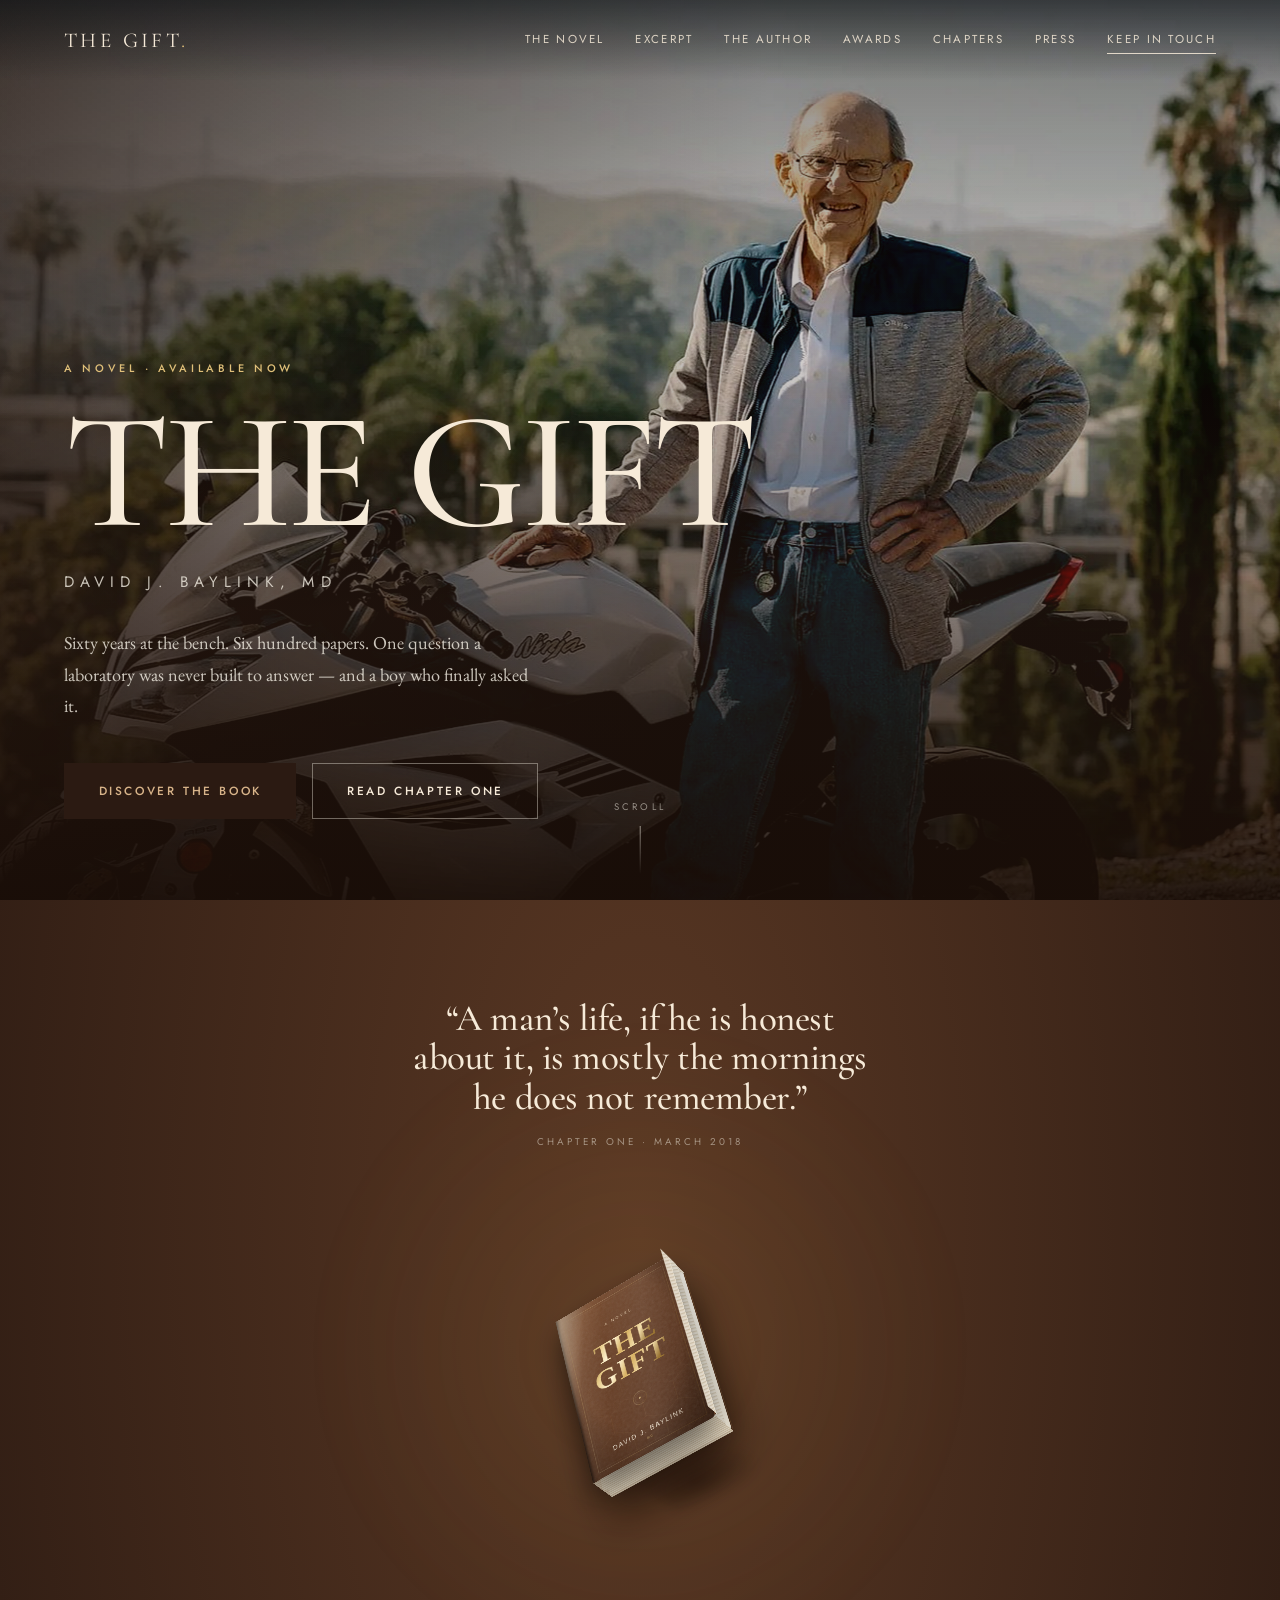
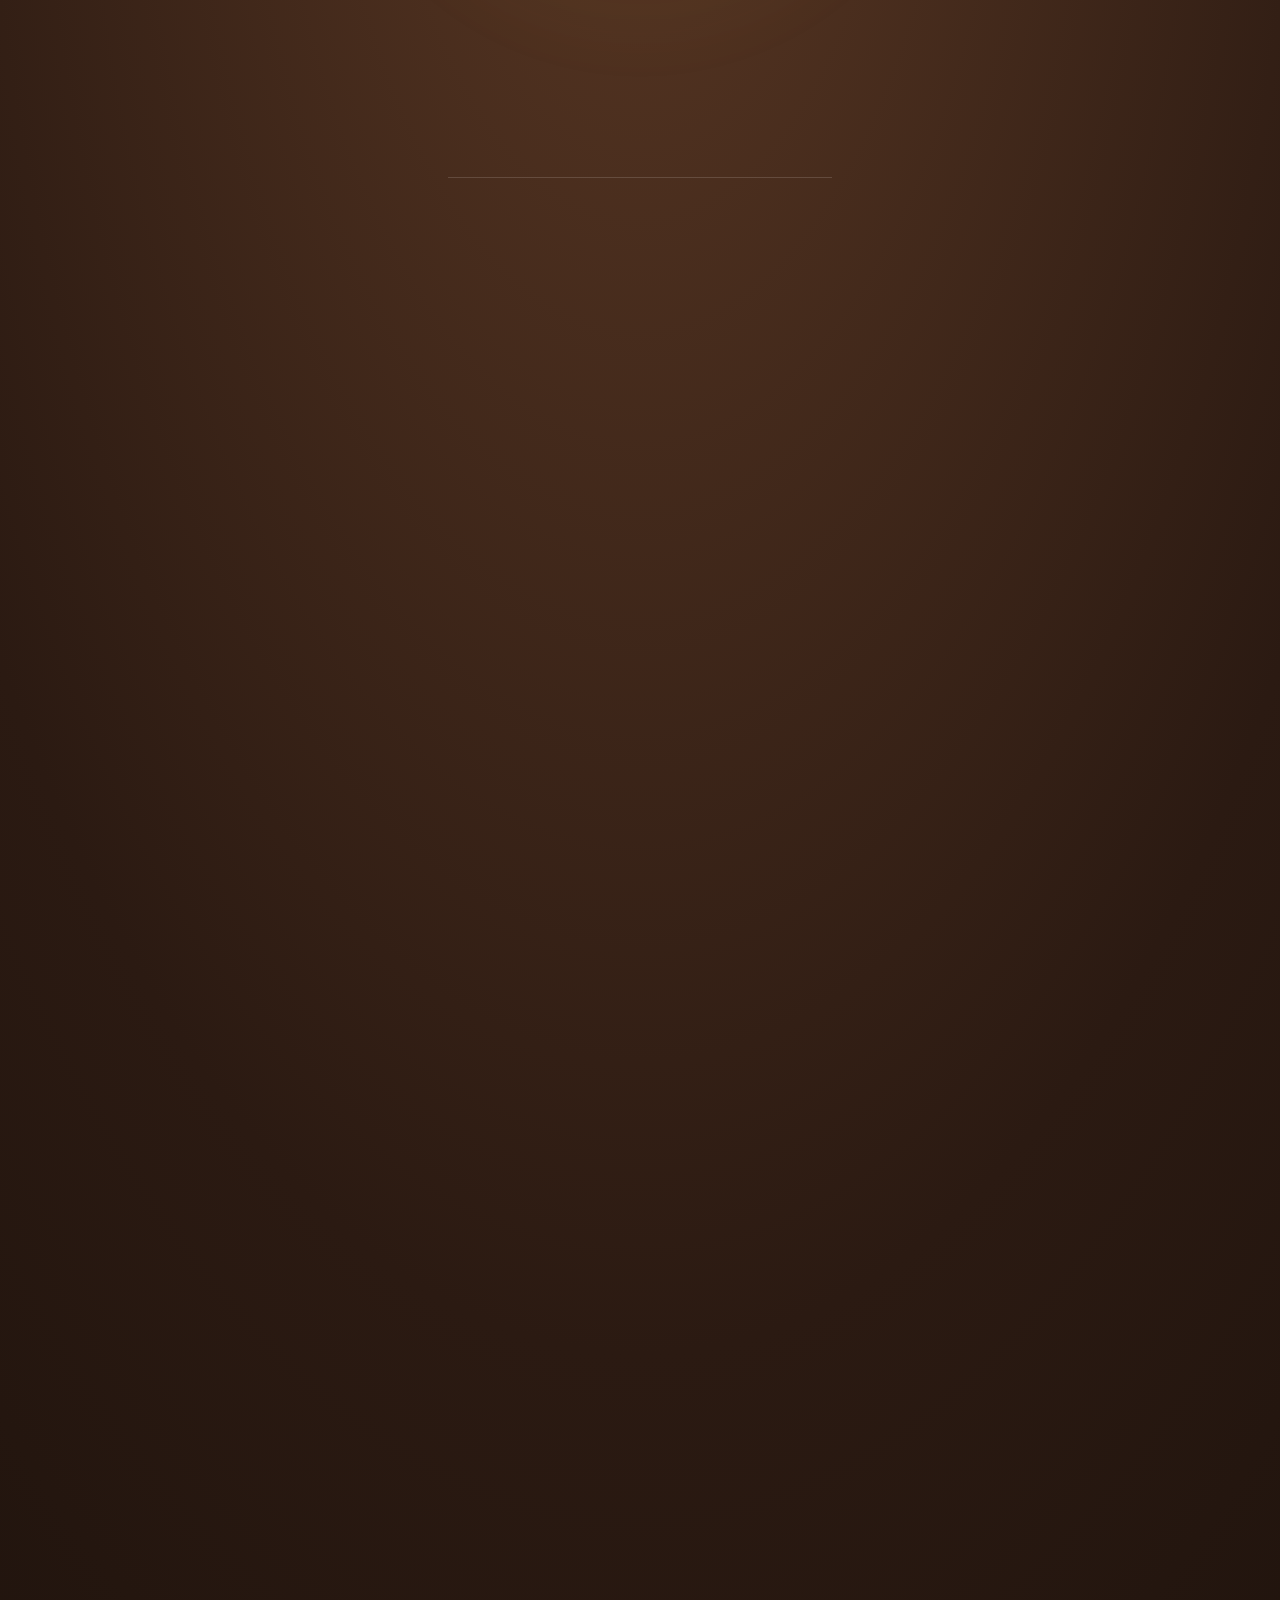
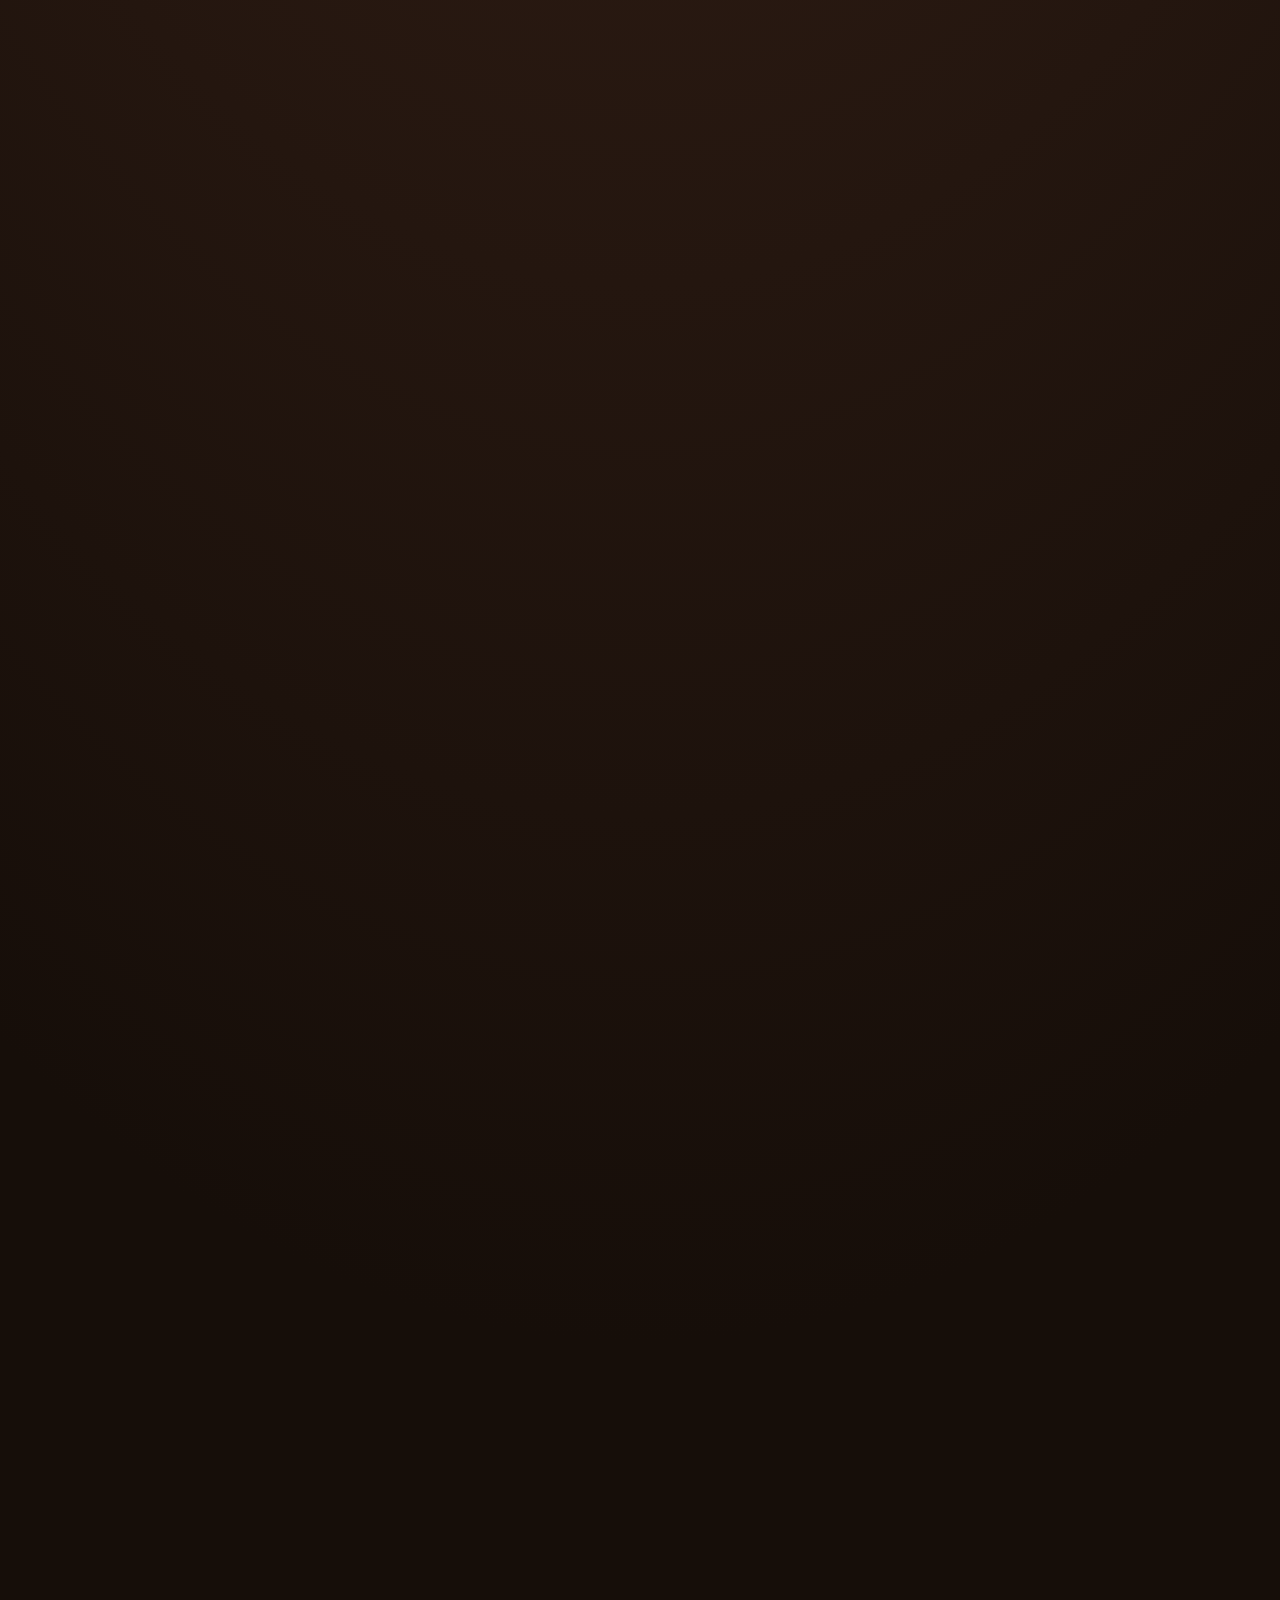
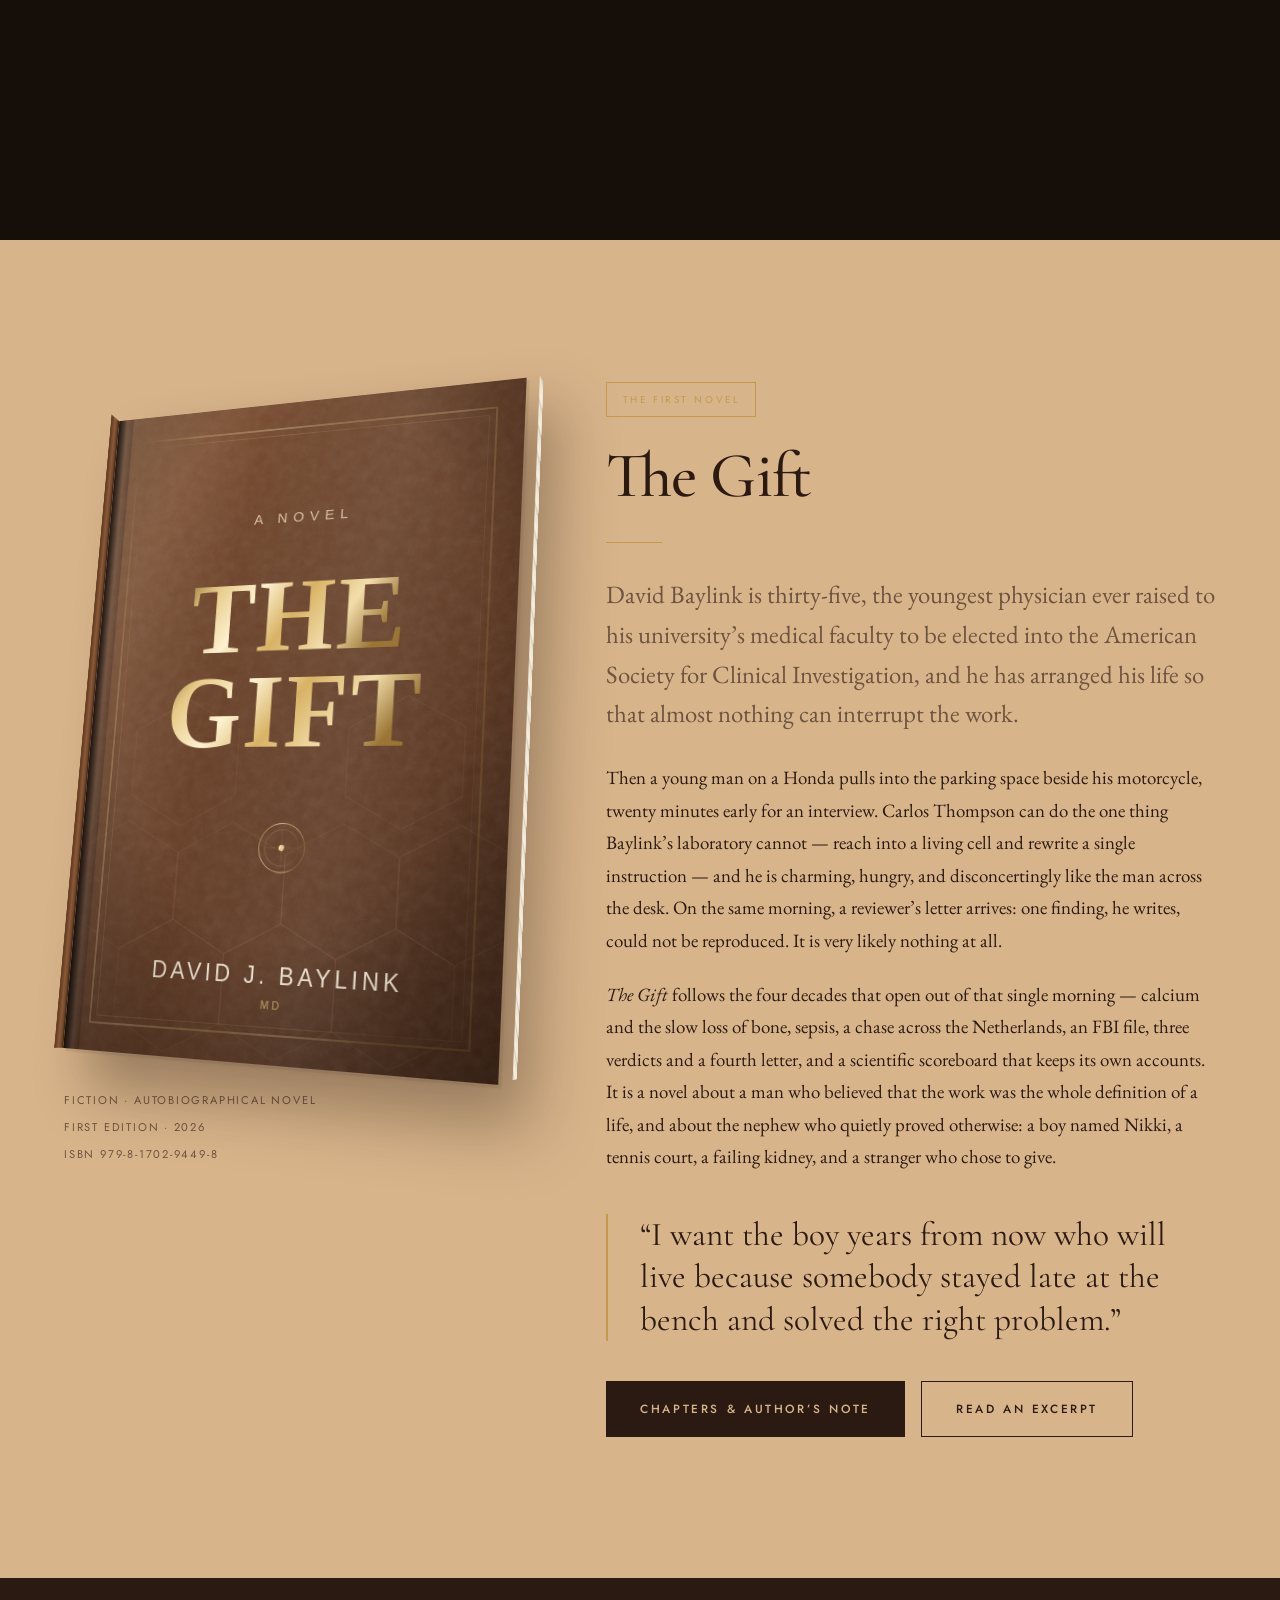
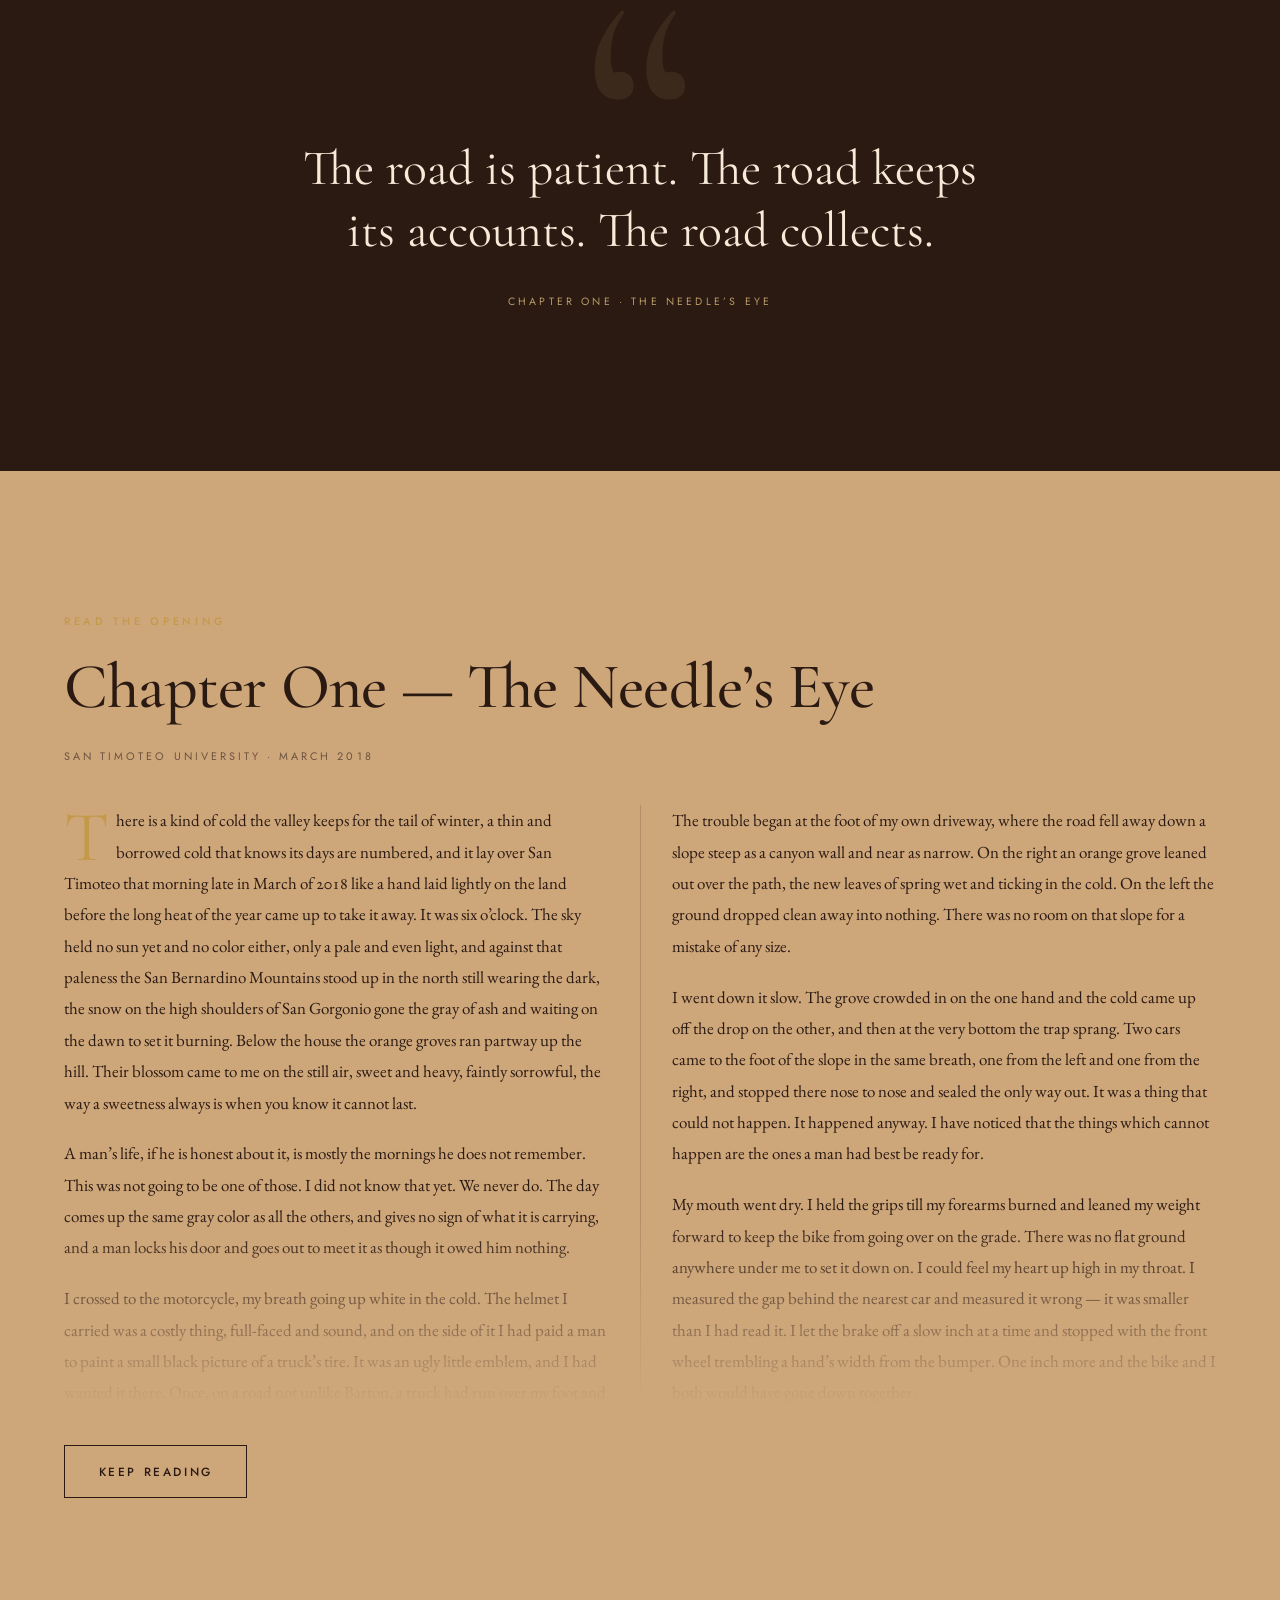
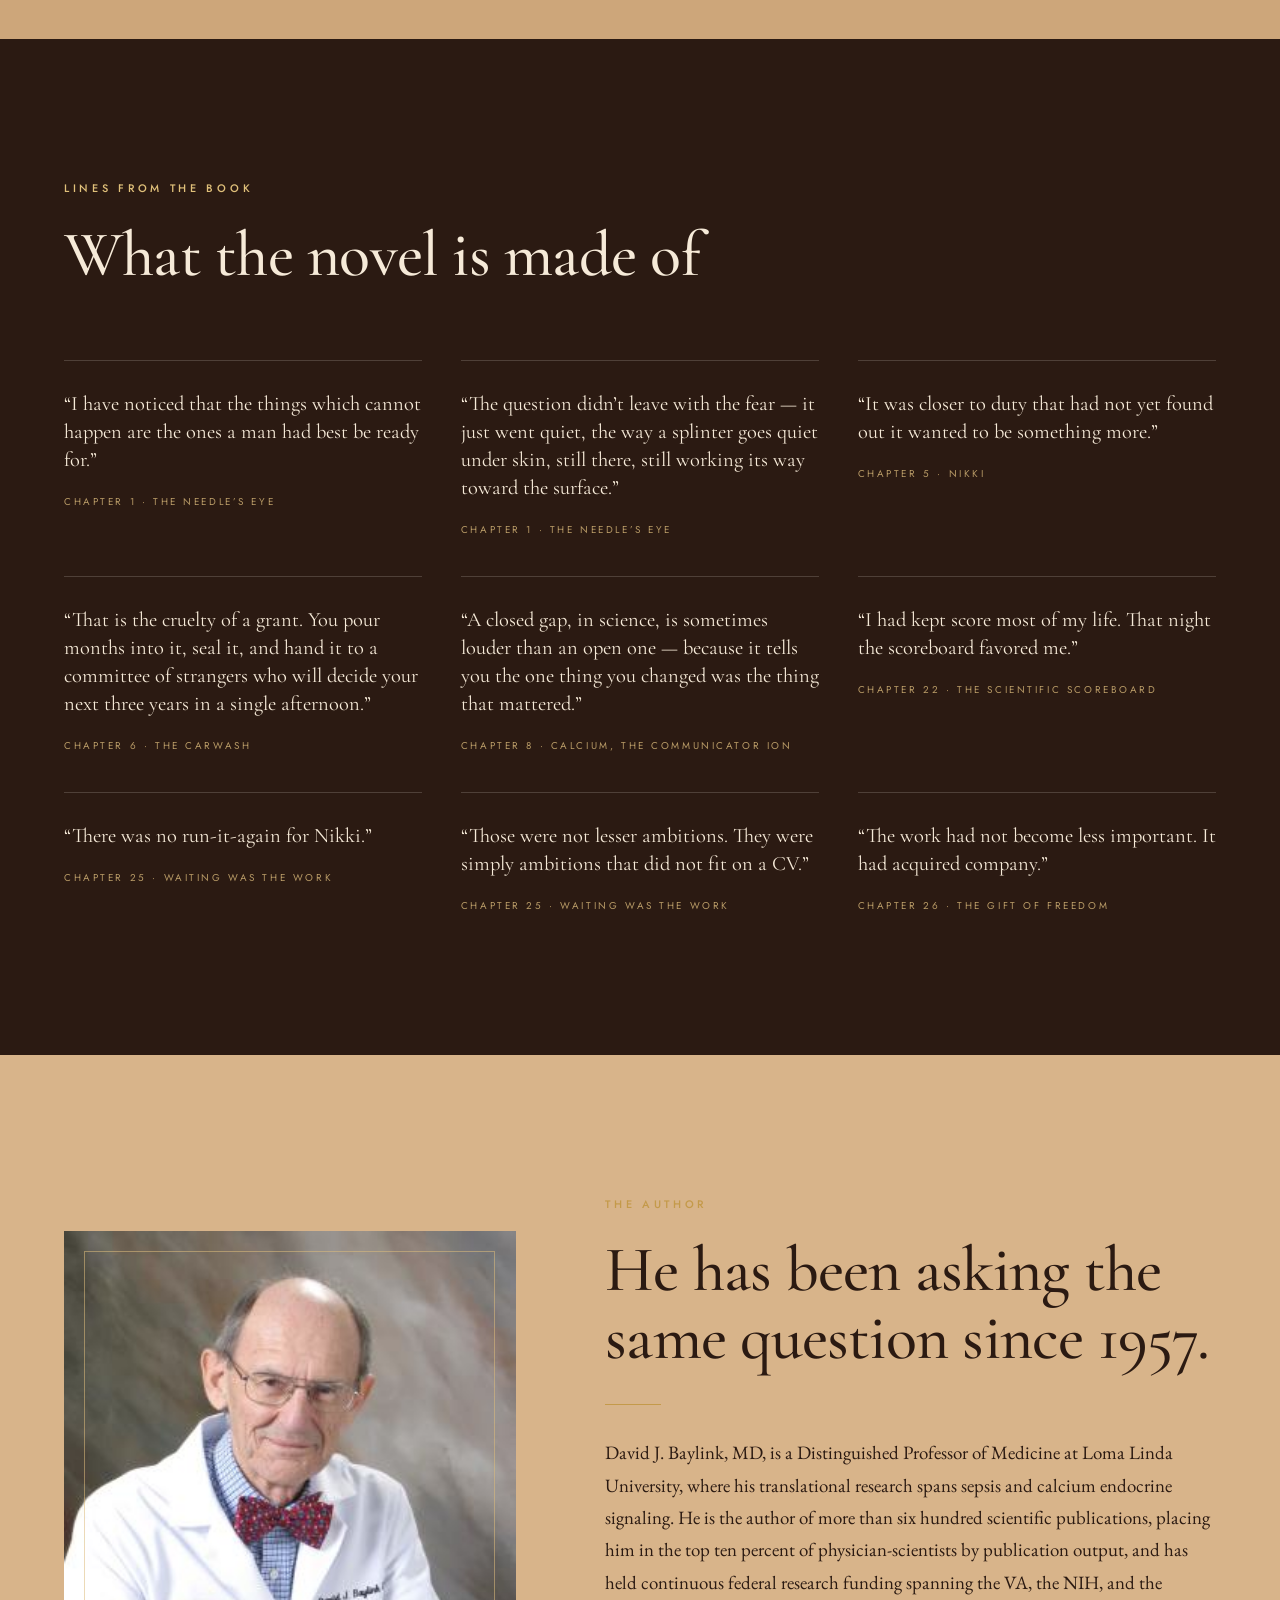
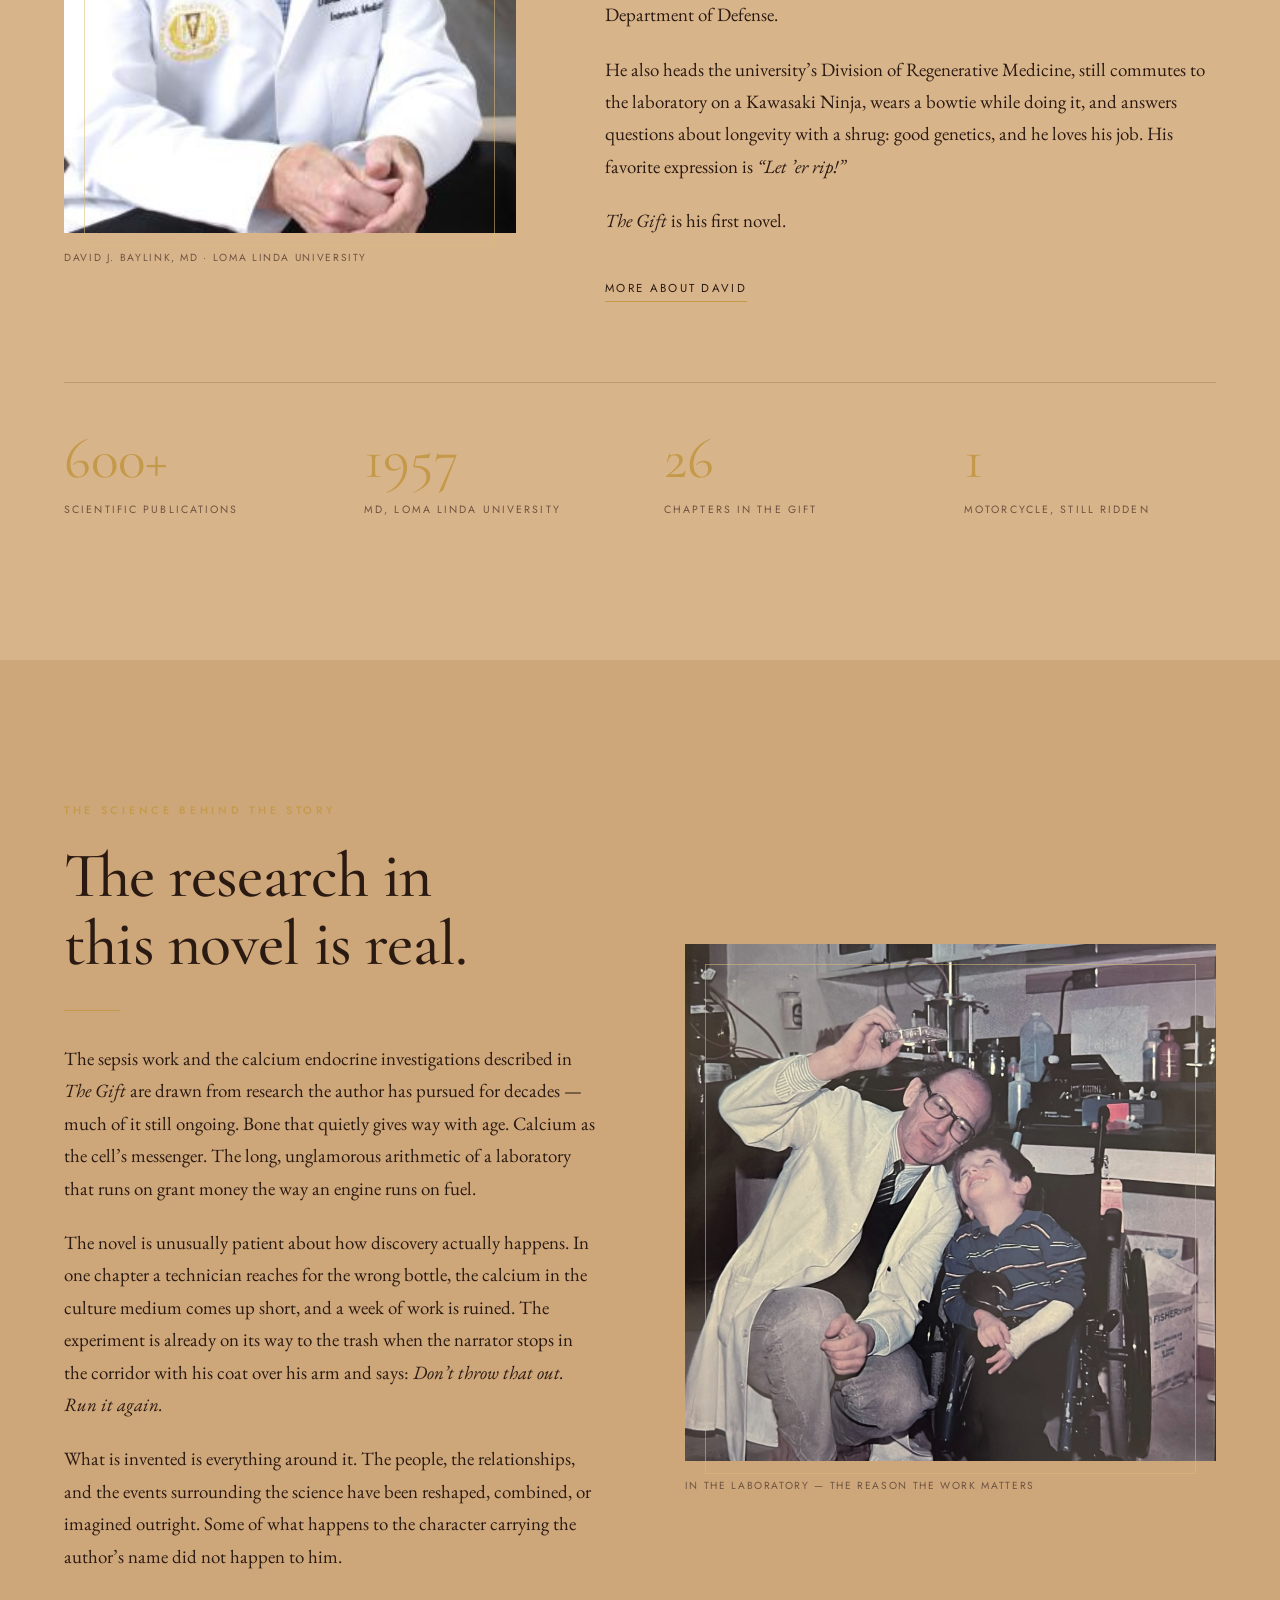
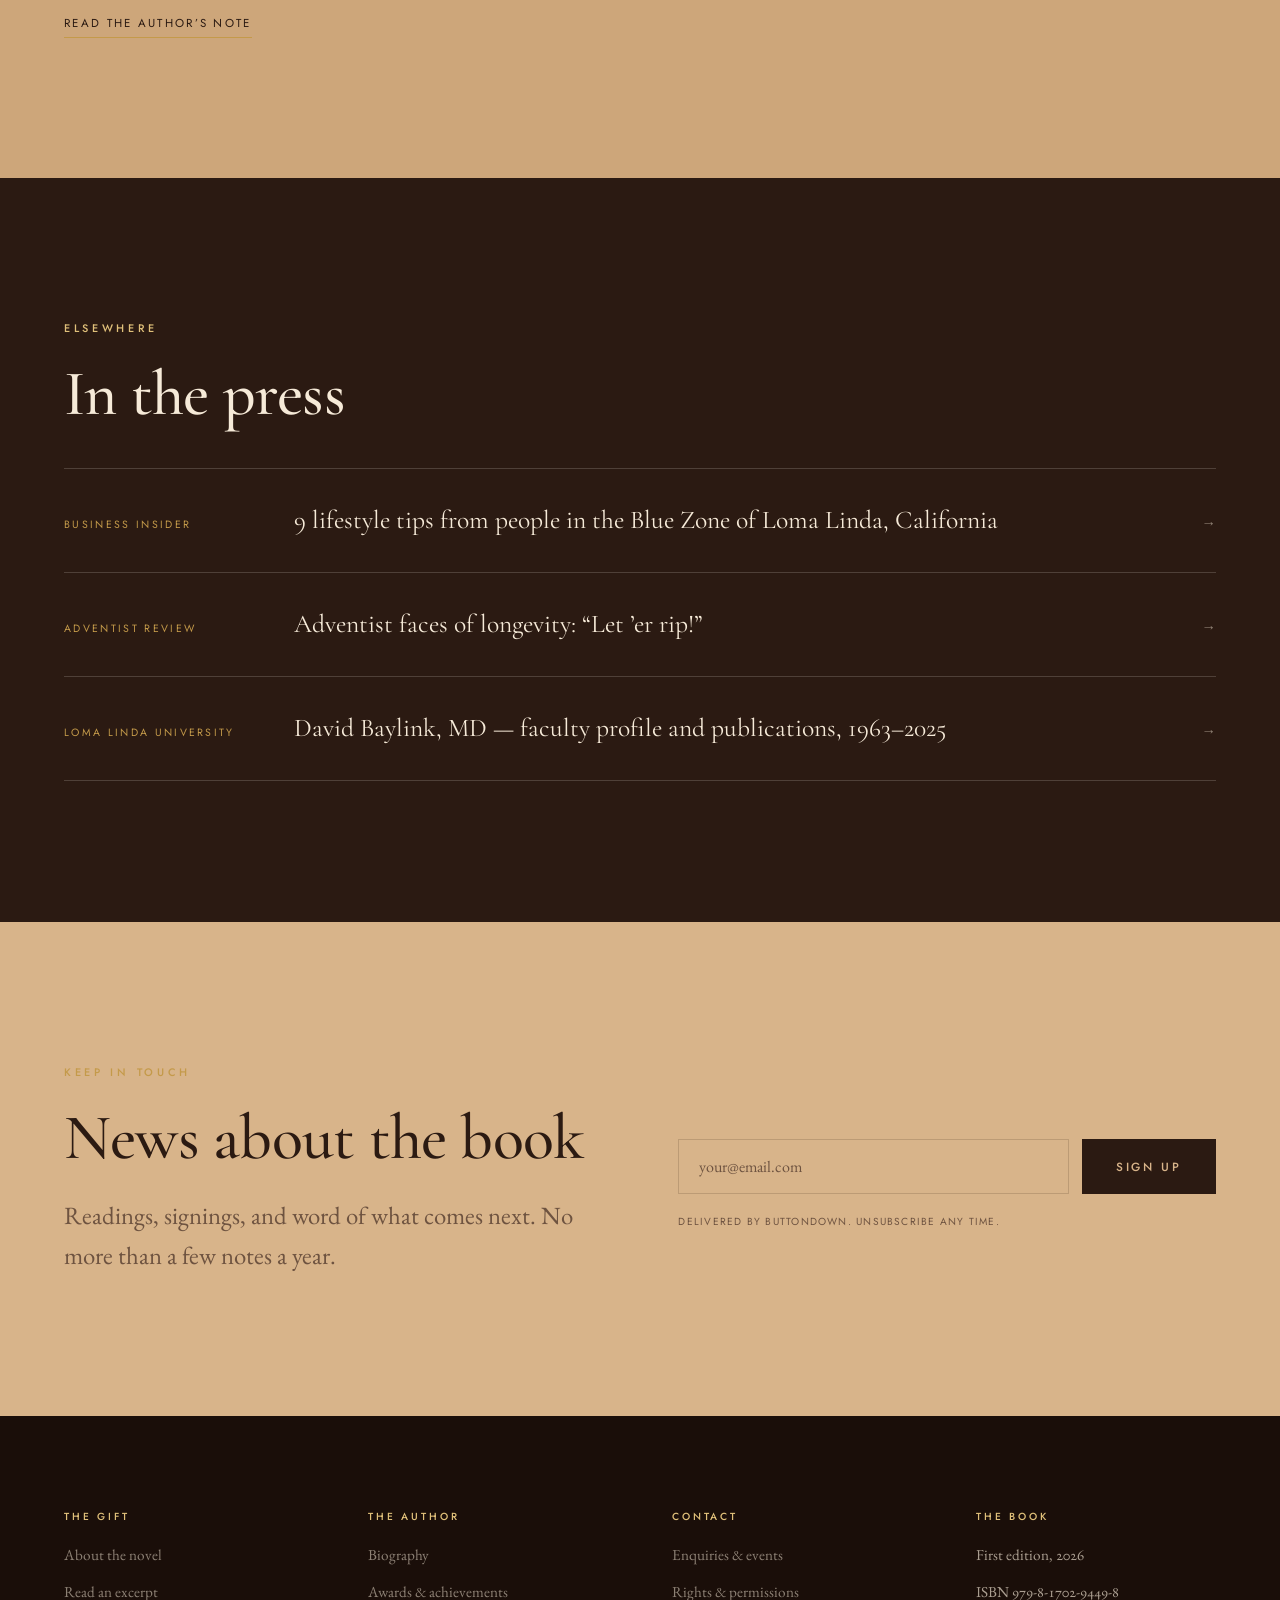
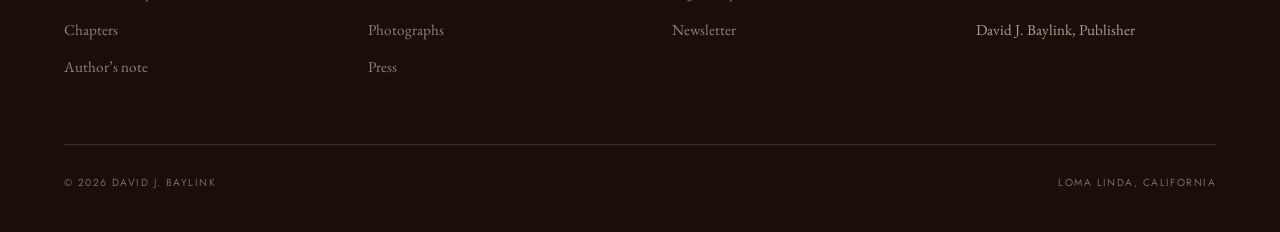
==== commit 4e57043f: "Add an Awards & Achievements page and sharpen the hero portrait." ====
--- a/index.html
+++ b/index.html
@@ -29,6 +29,7 @@
     <a href="#story">The Novel</a>
     <a href="#excerpt">Excerpt</a>
     <a href="about.html">The Author</a>
+    <a href="awards.html">Awards</a>
     <a href="the-gift.html">Chapters</a>
     <a href="#press">Press</a>
     <a href="#keep-in-touch">Keep in Touch</a>
@@ -515,6 +516,7 @@
         <h3>The Author</h3>
         <ul>
           <li><a href="about.html">Biography</a></li>
+          <li><a href="awards.html">Awards &amp; achievements</a></li>
           <li><a href="about.html#gallery">Photographs</a></li>
           <li><a href="#press">Press</a></li>
         </ul>
--- a/assets/css/site.css
+++ b/assets/css/site.css
@@ -309,7 +309,7 @@
   height: 100%;
   object-fit: cover;
   object-position: 62% 28%;
-  filter: saturate(0.82) contrast(1.04);
+  filter: saturate(0.94) contrast(1.06);
   transform: scale(1.06);
   will-change: transform;
 }
@@ -1153,6 +1153,107 @@
   .gallery img { aspect-ratio: 3 / 2 !important; }
 }
 
+/* -------------------------------------------------------------- awards -- */
+
+.awards {
+  display: grid;
+  grid-template-columns: repeat(12, 1fr);
+  gap: clamp(2.2rem, 4vw, 3.6rem) clamp(1rem, 2.4vw, 2rem);
+}
+.award { margin: 0; grid-column: span 3; display: flex; flex-direction: column; }
+.award--wide { grid-column: span 8; }
+.award--square { grid-column: span 4; }
+
+.award__frame {
+  position: relative;
+  display: block;
+  overflow: hidden;
+  background: #120a06;
+  box-shadow: 0 1.4rem 3rem -1.6rem rgba(0, 0, 0, 0.7);
+  cursor: zoom-in;
+}
+.award__frame::after {
+  content: "";
+  position: absolute;
+  inset: clamp(0.5rem, 1vw, 0.8rem);
+  border: 1px solid rgba(220, 188, 124, 0.4);
+  pointer-events: none;
+  transition: border-color 0.4s var(--ease);
+}
+.award__frame img {
+  width: 100%;
+  aspect-ratio: 3 / 4;
+  object-fit: cover;
+  transition: transform 0.8s var(--ease);
+}
+.award--wide .award__frame img,
+.award--square .award__frame img { aspect-ratio: auto; height: clamp(15rem, 26vw, 25rem); }
+.award__frame:hover img,
+.award__frame:focus-visible img { transform: scale(1.03); }
+.award__frame:hover::after,
+.award__frame:focus-visible::after { border-color: var(--gold-light); }
+
+.award figcaption { padding-top: 1.3rem; }
+.award__year {
+  font-family: var(--font-sans);
+  font-size: 0.64rem;
+  font-weight: 500;
+  letter-spacing: 0.26em;
+  text-transform: uppercase;
+  color: var(--gold-light);
+}
+.award__title {
+  font-size: clamp(1.45rem, 1.6vw + 0.9rem, 1.95rem);
+  margin: 0.45rem 0 0.5rem;
+}
+.award__detail {
+  font-size: 0.98rem;
+  line-height: 1.55;
+  color: rgba(242, 237, 226, 0.7);
+}
+
+@media (max-width: 62rem) {
+  .award { grid-column: span 6; }
+  .award--wide, .award--square { grid-column: span 12; }
+  .award--wide .award__frame img { height: auto; aspect-ratio: 2 / 1; }
+  .award--square .award__frame img { height: auto; aspect-ratio: 3 / 2; object-fit: contain; }
+}
+@media (max-width: 30rem) {
+  .award { grid-column: span 12; }
+}
+
+.lightbox {
+  border: 0;
+  padding: 0;
+  background: transparent;
+  max-width: 94vw;
+  max-height: 92vh;
+  overflow: visible;
+}
+.lightbox::backdrop { background: rgba(18, 10, 6, 0.9); }
+.lightbox img {
+  max-width: 94vw;
+  max-height: 92vh;
+  width: auto;
+  height: auto;
+  box-shadow: 0 2rem 5rem rgba(0, 0, 0, 0.6);
+}
+.lightbox__close {
+  position: absolute;
+  top: -0.6rem;
+  right: -0.6rem;
+  width: 2.6rem;
+  height: 2.6rem;
+  border: 0;
+  border-radius: 50%;
+  background: var(--paper);
+  color: var(--ink);
+  font-size: 1.6rem;
+  line-height: 1;
+  cursor: pointer;
+  z-index: 1;
+}
+
 /* --------------------------------------------------------------- press -- */
 
 .press-list {
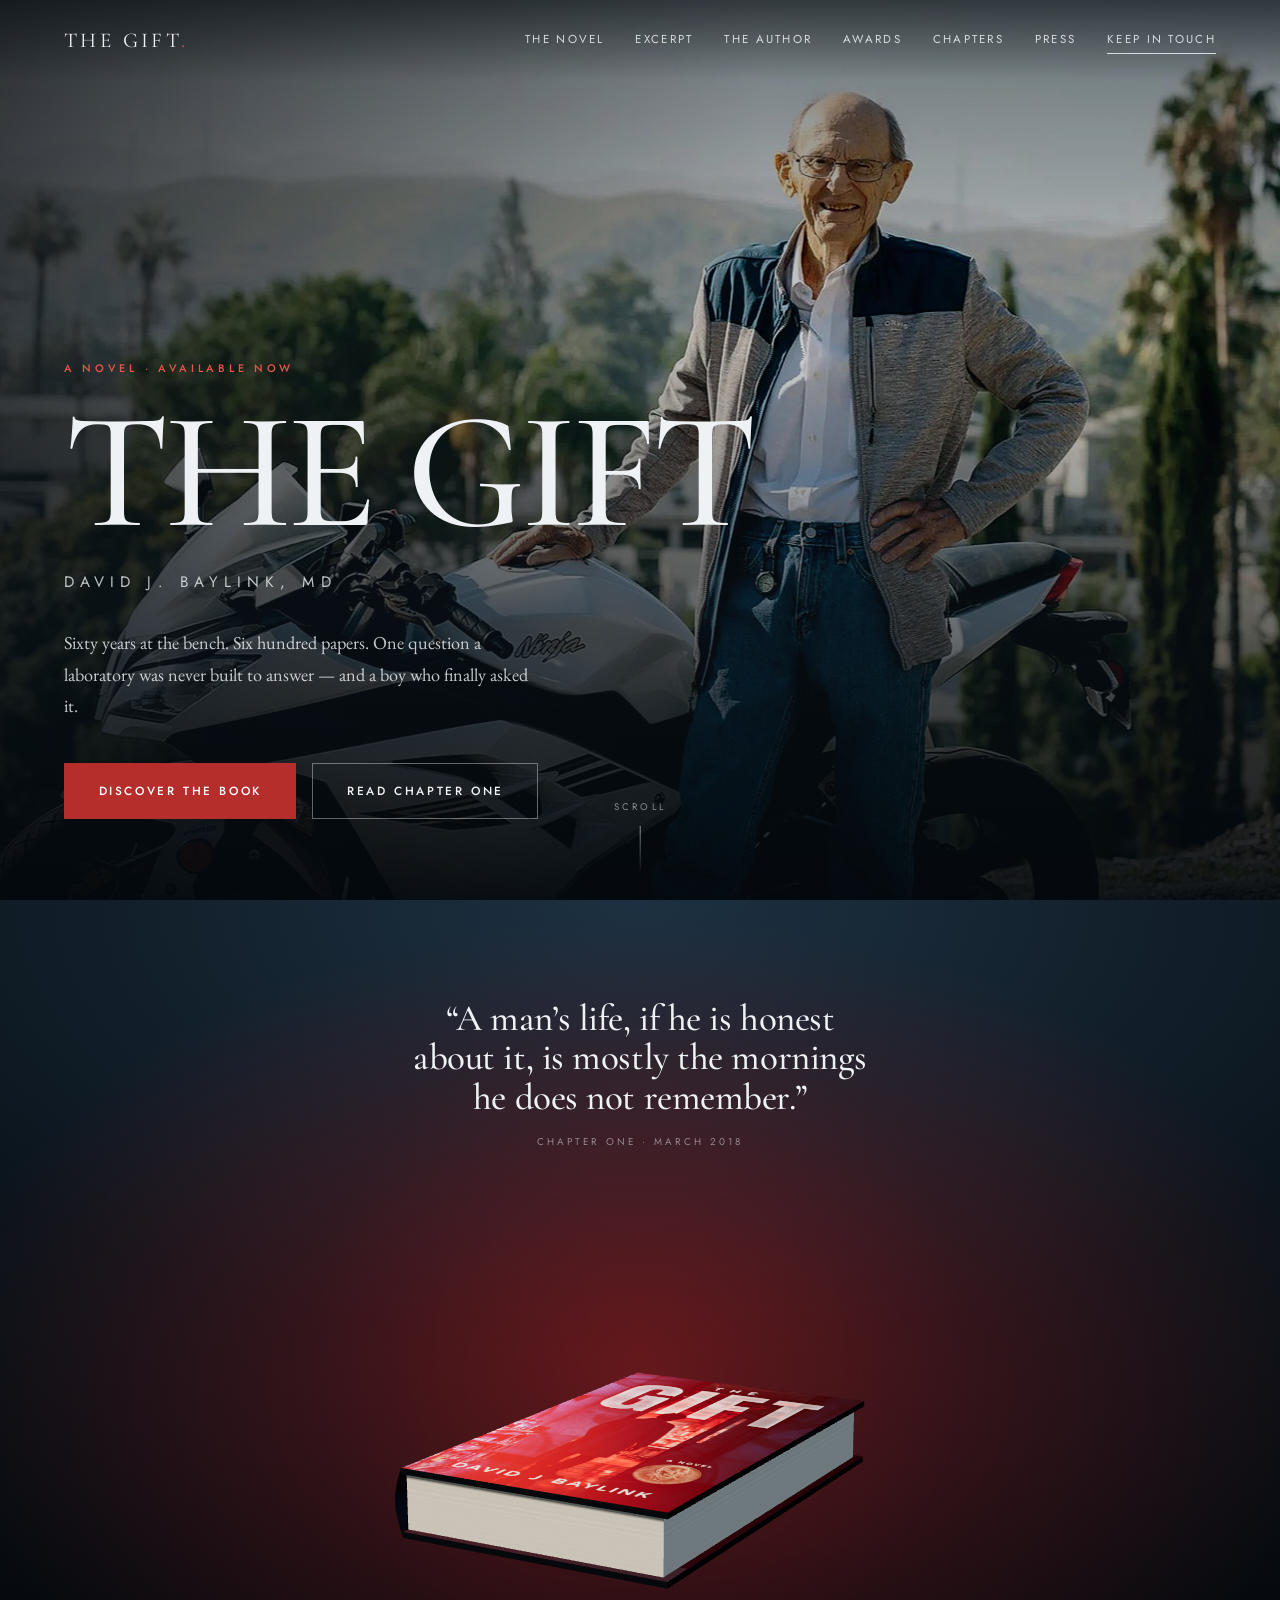
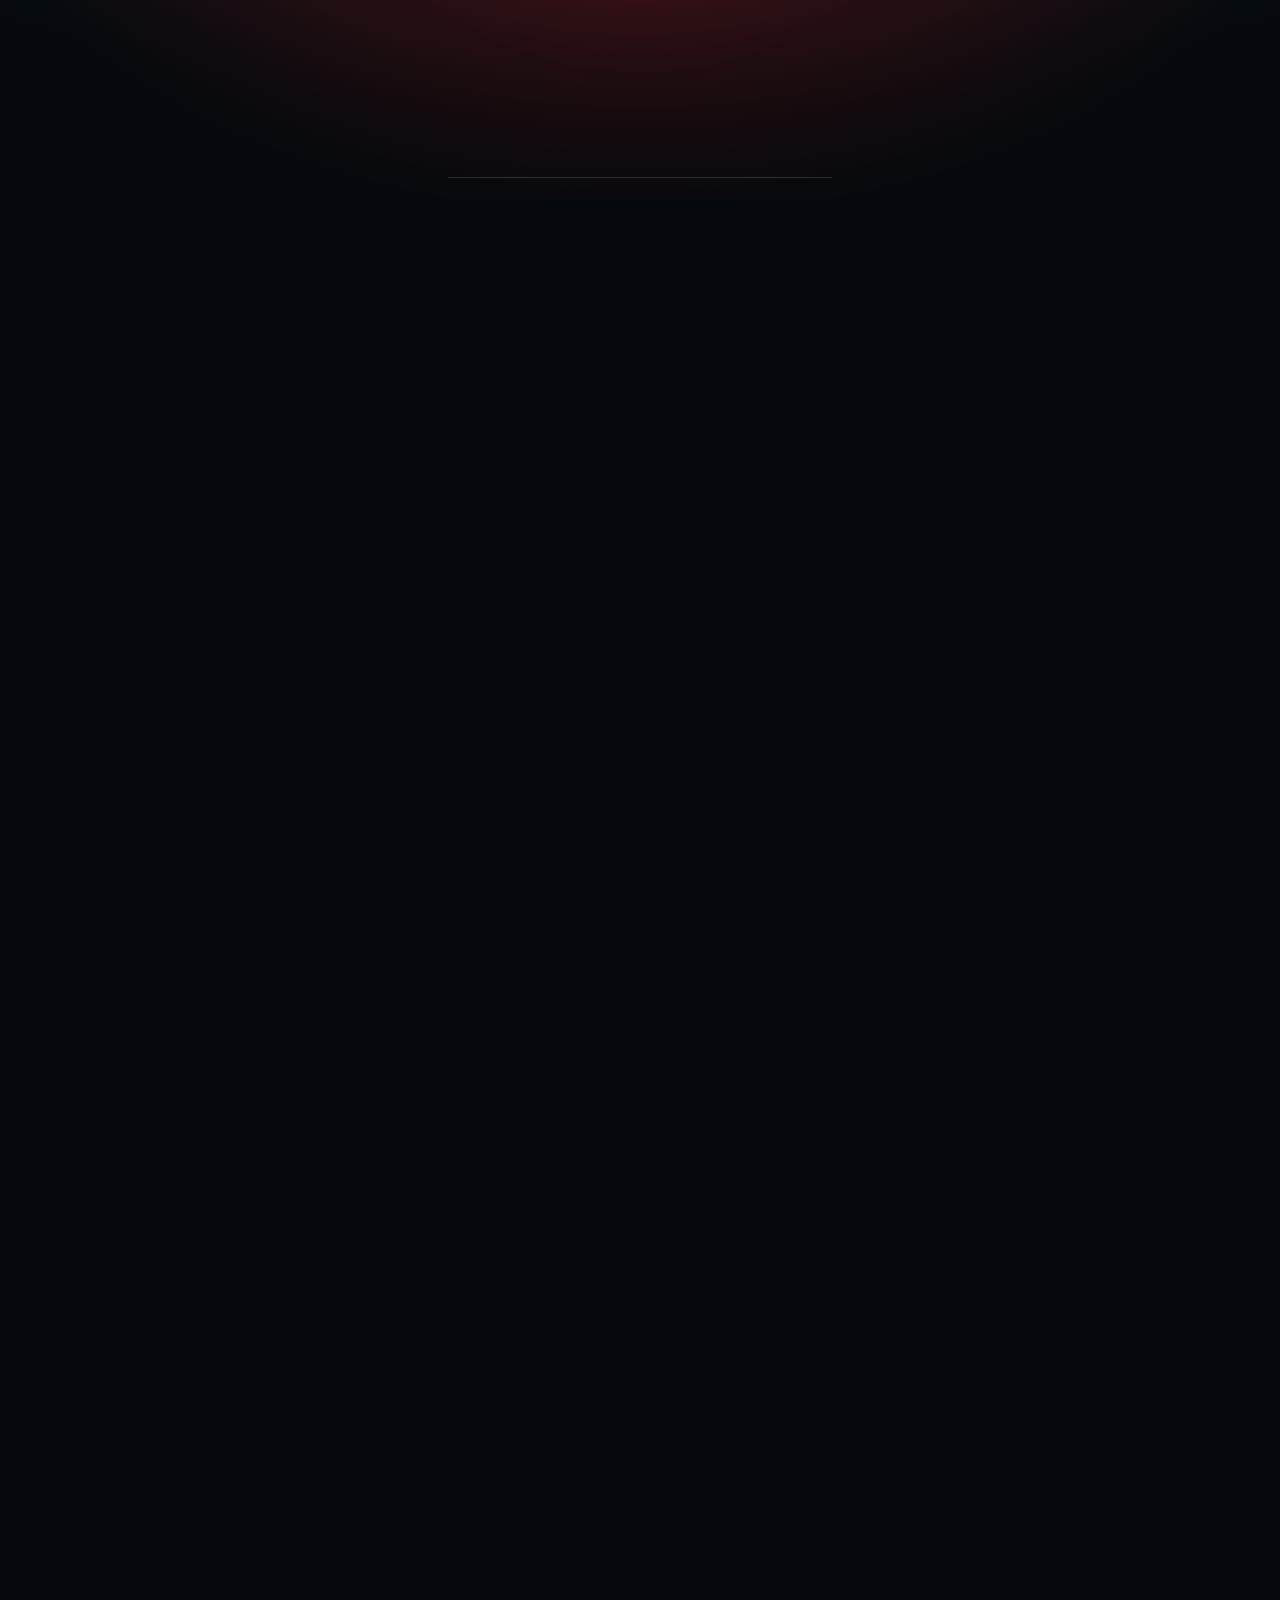
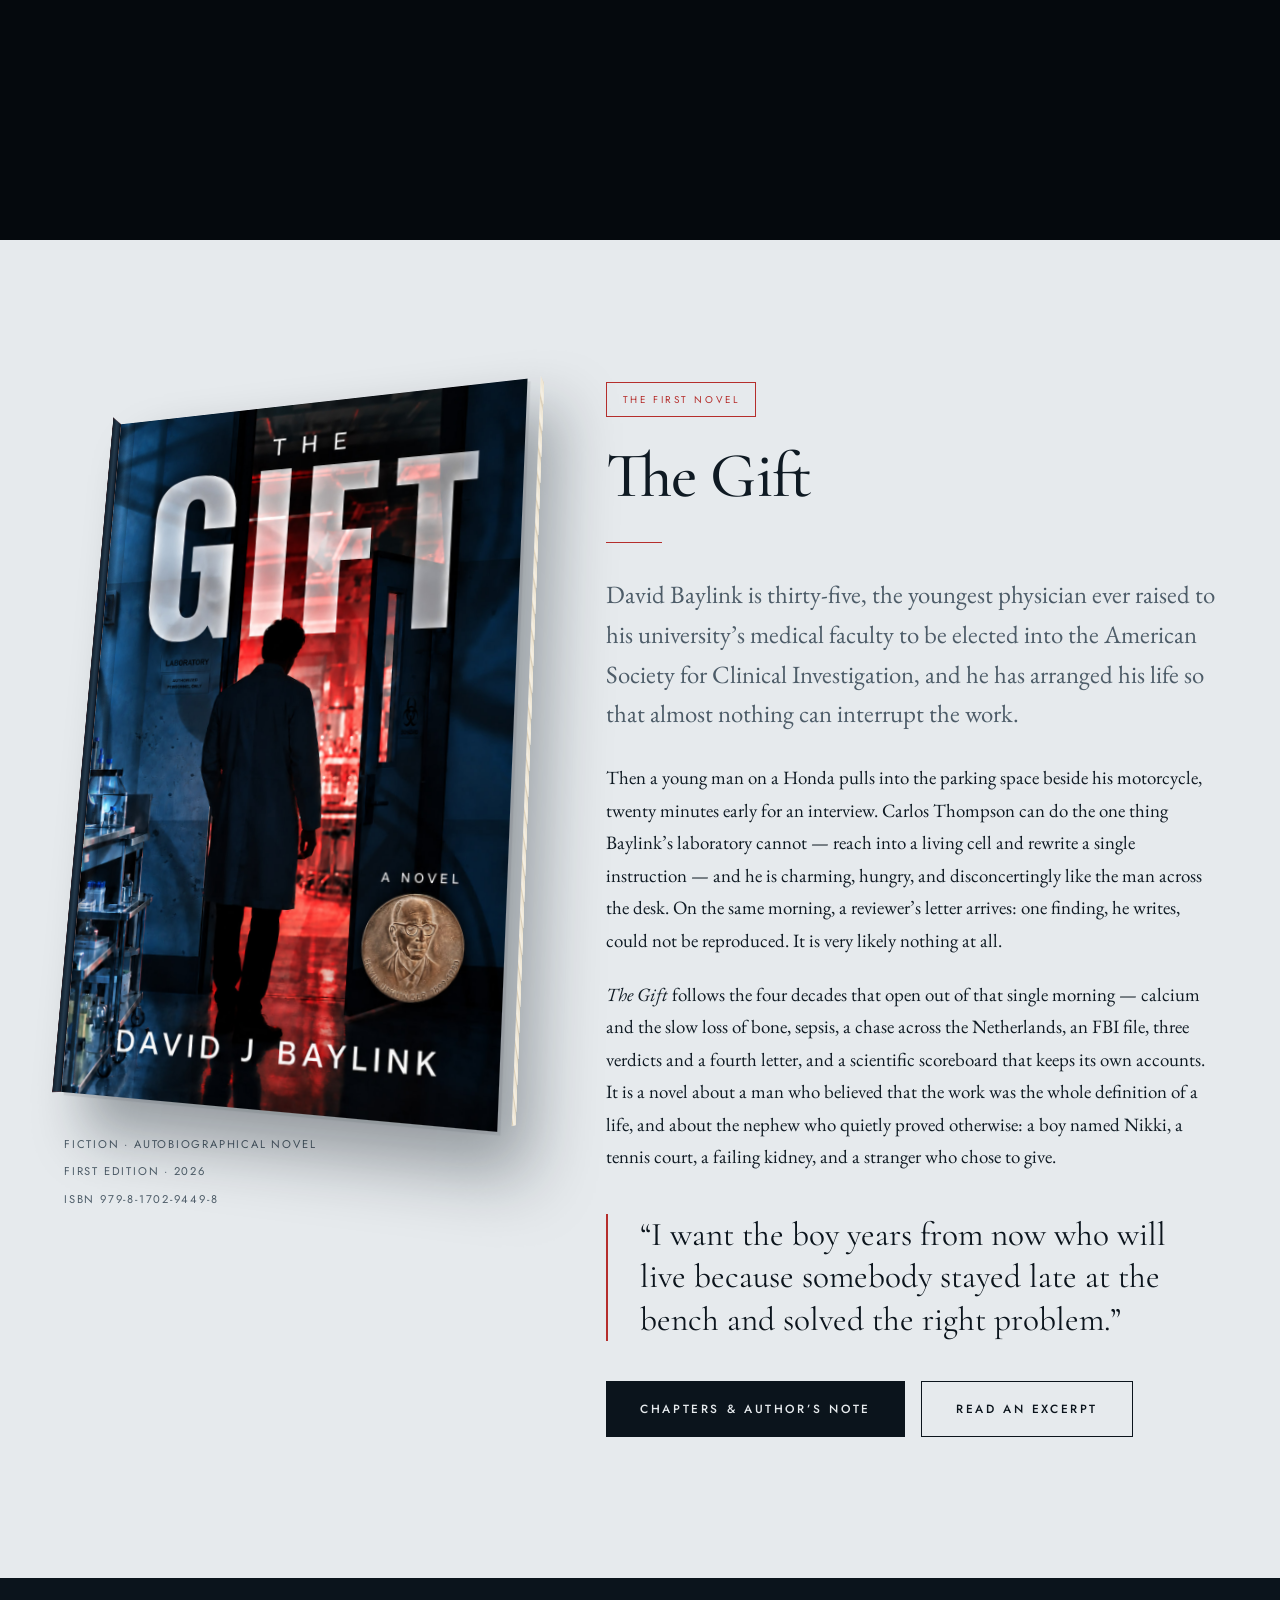
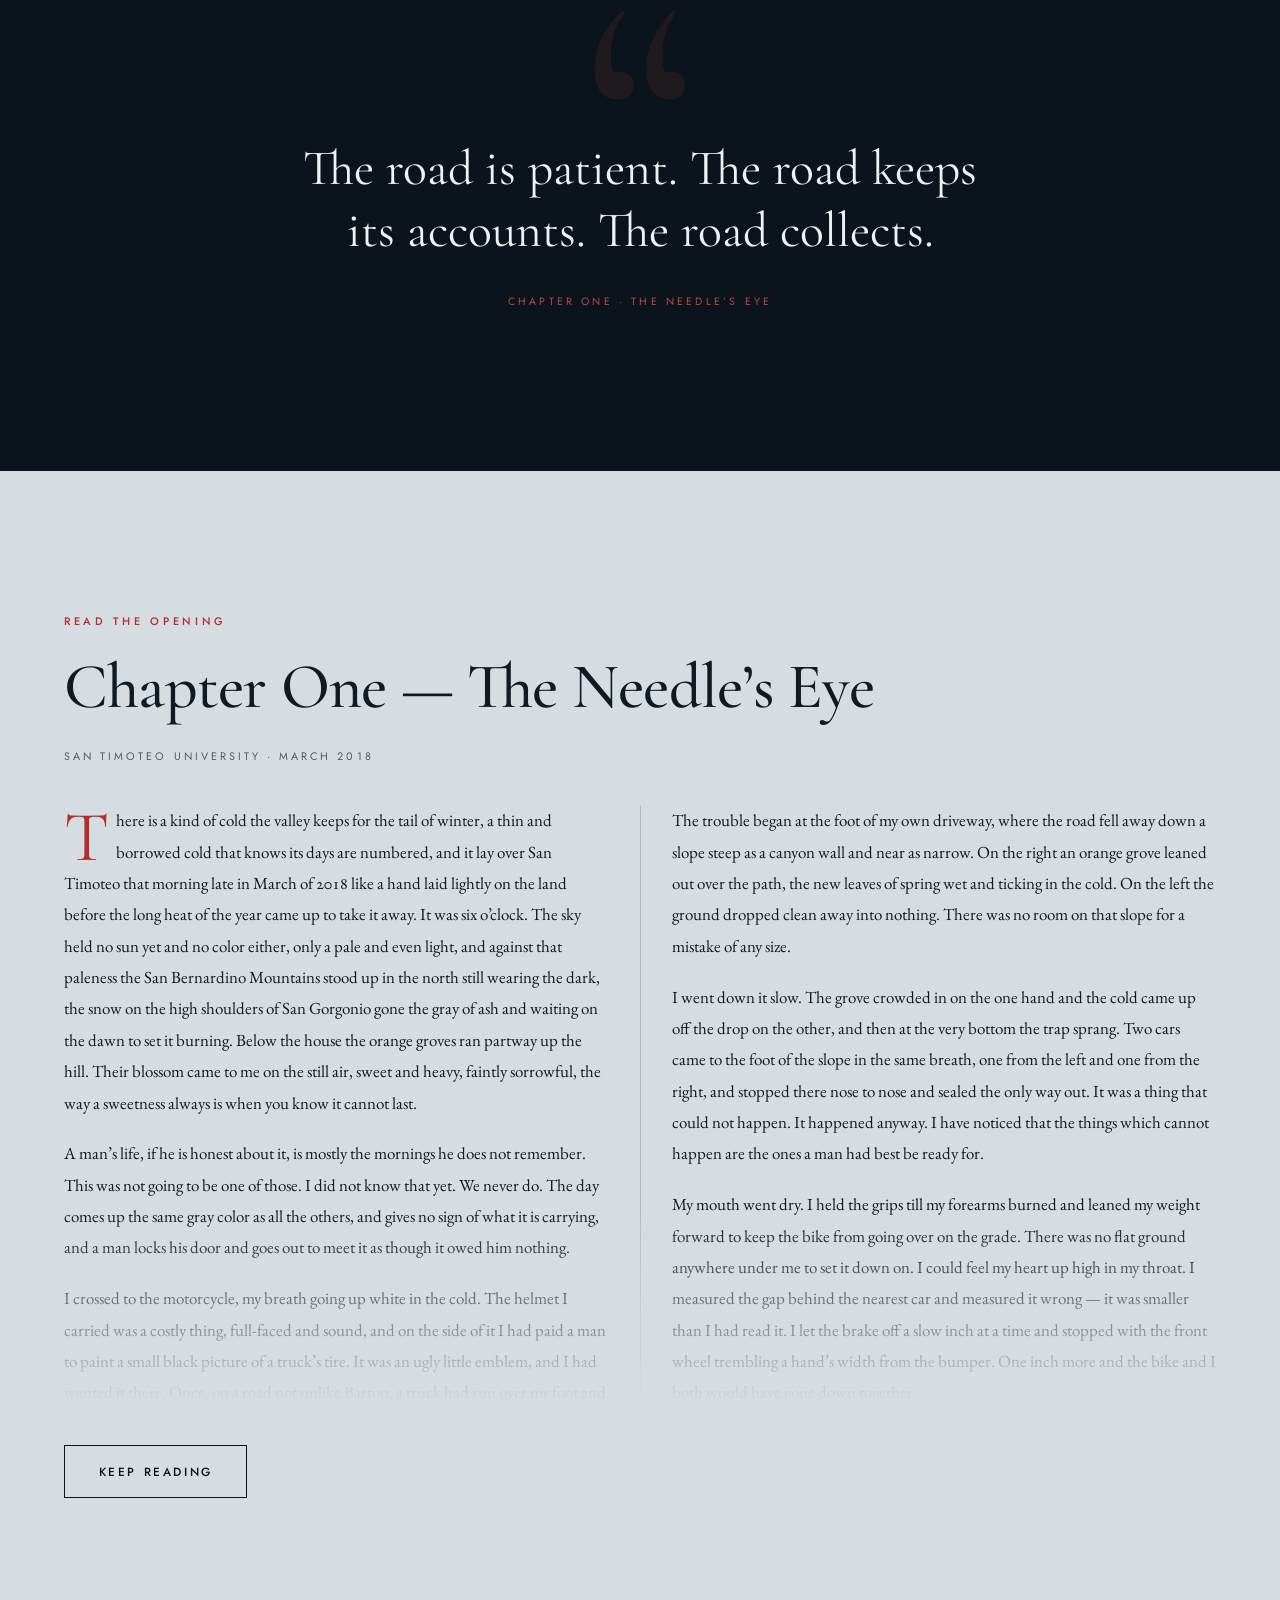
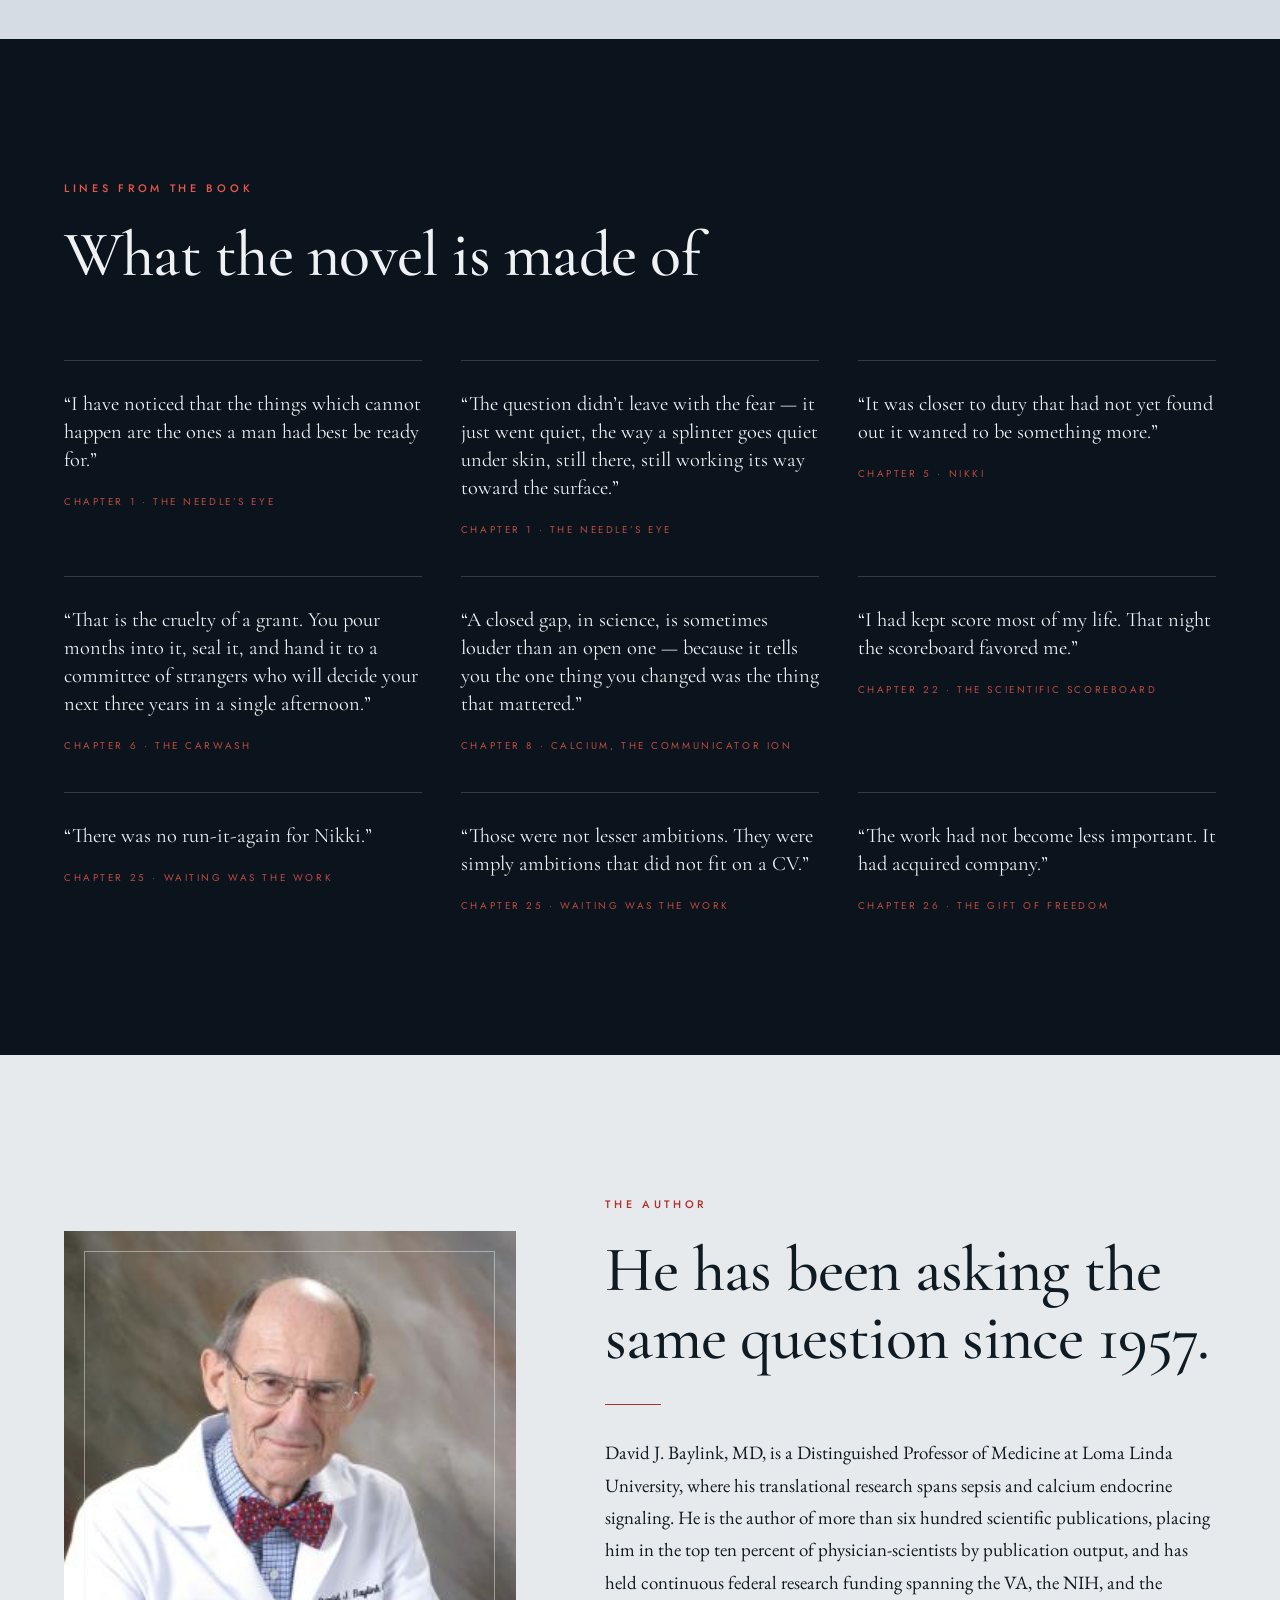
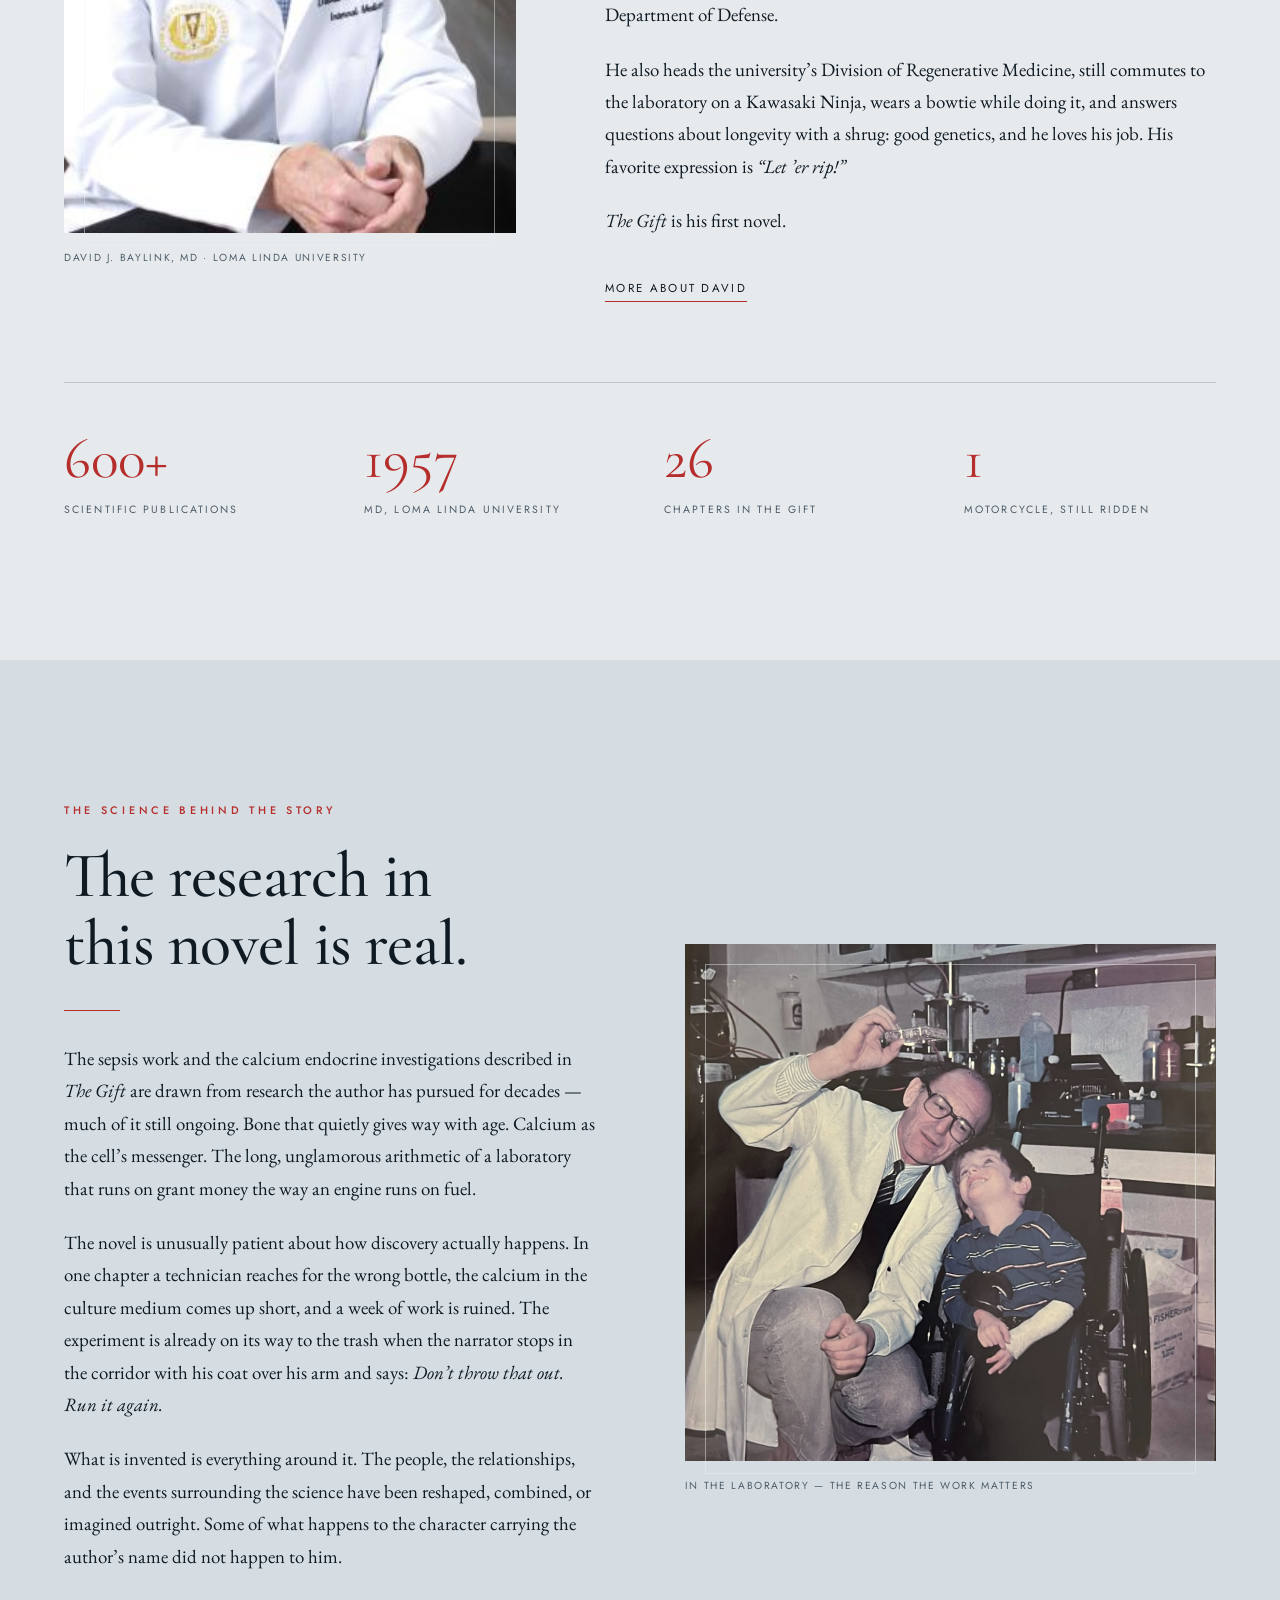
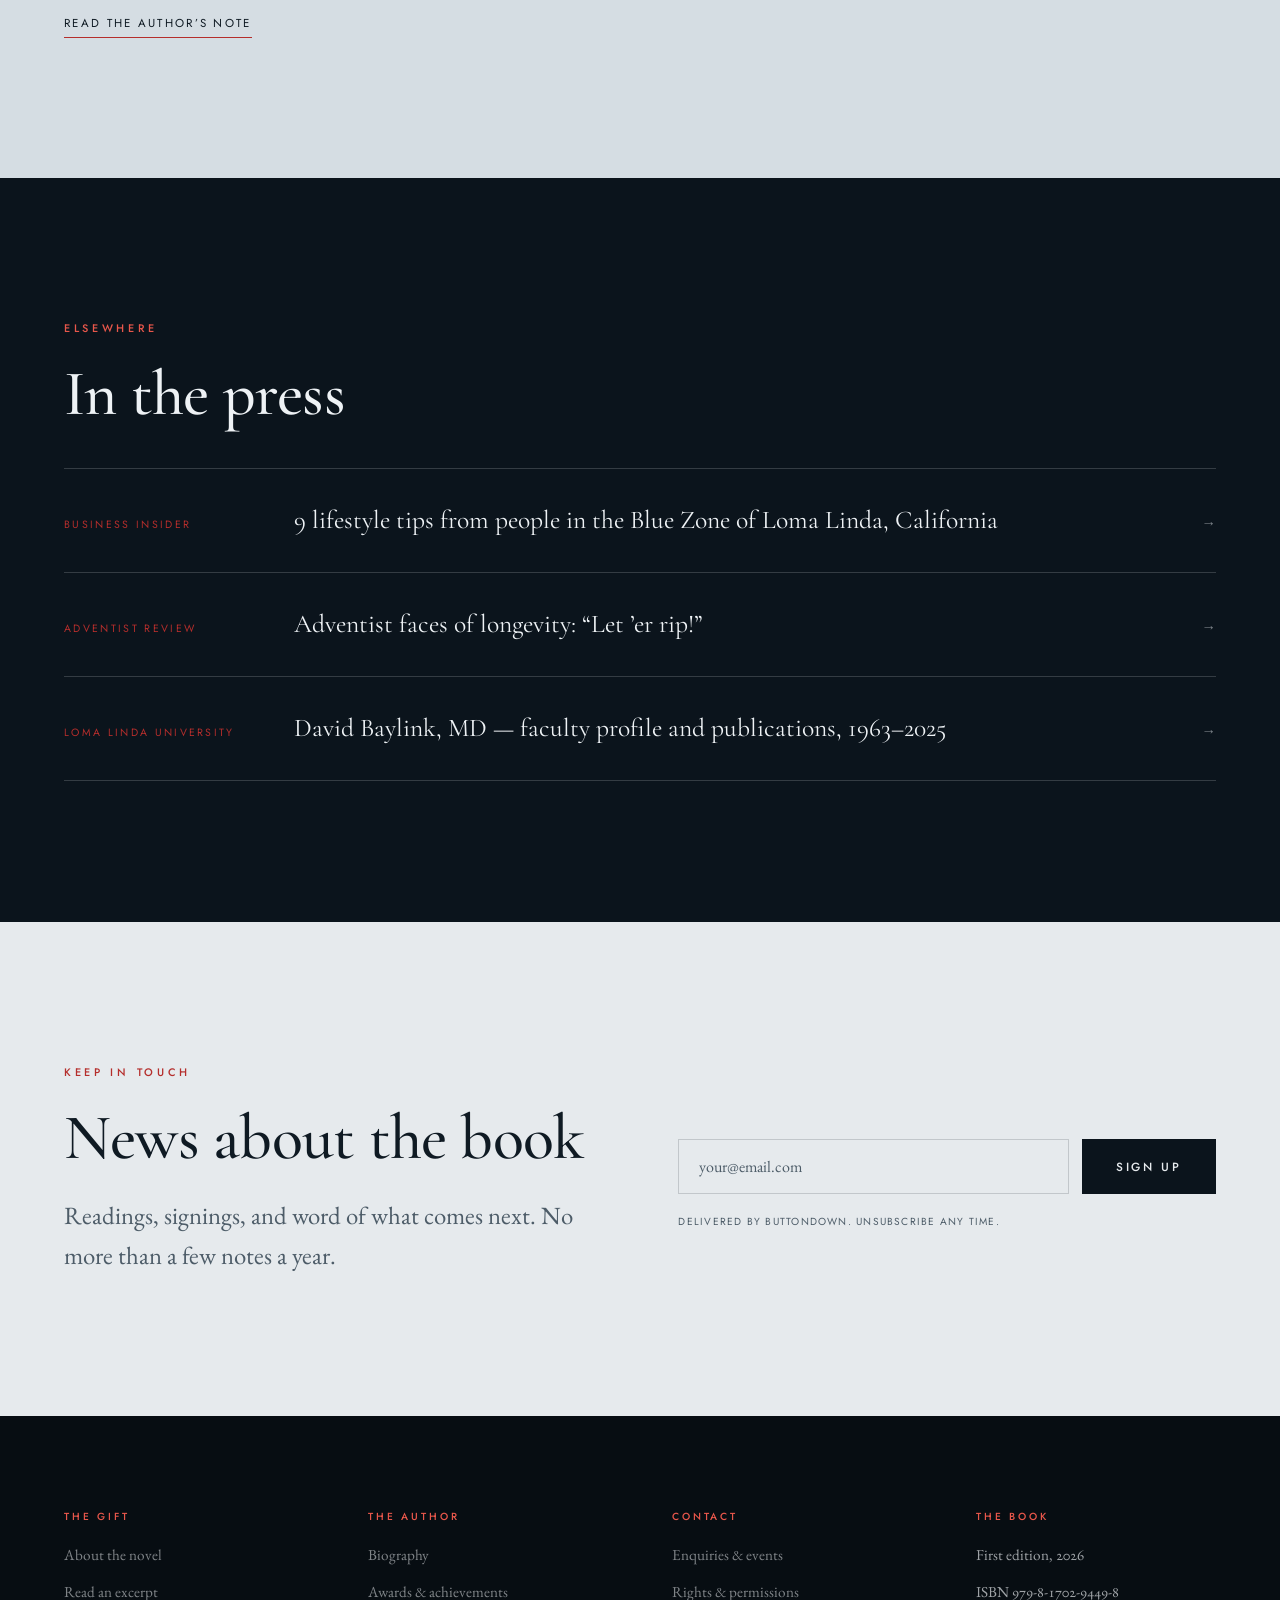
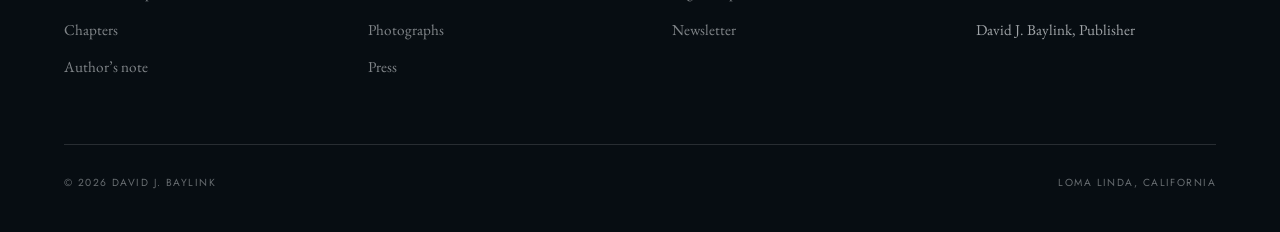
==== commit 5ad0c19a: "New cover, real 3D WebGL book, and site restyled in the cover palette" ====
--- a/index.html
+++ b/index.html
@@ -14,7 +14,7 @@
 <meta property="og:description" content="A physician-scientist's autobiographical novel about curiosity, betrayal, and the boy who made the work mean something.">
 <meta property="og:image" content="https://davidbaylink.com/assets/img/baylink-moto-portrait.jpg">
 <meta name="twitter:card" content="summary_large_image">
-<link rel="icon" href="data:image/svg+xml,%3Csvg xmlns='http://www.w3.org/2000/svg' viewBox='0 0 32 32'%3E%3Crect width='32' height='32' fill='%232b1a12'/%3E%3Ctext x='16' y='23' font-family='Georgia,serif' font-size='19' fill='%23b3873f' text-anchor='middle'%3EG%3C/text%3E%3C/svg%3E">
+<link rel="icon" href="data:image/svg+xml,%3Csvg xmlns='http://www.w3.org/2000/svg' viewBox='0 0 32 32'%3E%3Crect width='32' height='32' fill='%230b141c'/%3E%3Ctext x='16' y='23' font-family='Georgia,serif' font-size='19' fill='%23e8574b' text-anchor='middle'%3EG%3C/text%3E%3C/svg%3E">
 <link rel="preconnect" href="https://fonts.googleapis.com">
 <link rel="preconnect" href="https://fonts.gstatic.com" crossorigin>
 <link href="https://fonts.googleapis.com/css2?family=Cormorant+Garamond:ital,wght@0,300;0,400;0,500;0,600;1,400&family=EB+Garamond:ital,wght@0,400;0,500;1,400&family=Jost:wght@300;400;500&display=swap" rel="stylesheet">
@@ -52,7 +52,7 @@
       <p class="hero__blurb">Sixty years at the bench. Six hundred papers. One question a laboratory
         was never built to answer &mdash; and a boy who finally asked it.</p>
       <div class="hero__actions">
-        <a class="btn" href="#story">Discover the book</a>
+        <a class="btn btn--accent" href="#story">Discover the book</a>
         <a class="btn btn--light" href="#excerpt">Read chapter one</a>
       </div>
     </div>
@@ -84,98 +84,8 @@
           </div>
         </div>
 
-        <div class="book" aria-hidden="true">
-          <i class="book__probe"></i>
-          <div class="book__shadow"></div>
-          <div class="book__face book__back"></div>
-          <div class="book__spine"></div>
-          <div class="book__top"></div>
-          <div class="book__bottom"></div>
-
-          <div class="book__block">
-            <div class="book__edge"></div>
-
-            <!-- the page the reader finally lands on -->
-            <div class="book__right">
-              <p class="page-heading"><small>Chapter One</small>The Needle&rsquo;s Eye</p>
-              <p class="leaf-type page-drop">There is a kind of cold the valley keeps for the tail of
-                winter, a thin and borrowed cold that knows its days are numbered, and it lay over San
-                Timoteo that morning late in March like a hand laid lightly on the land before the long
-                heat of the year came up to take it away. It was six o&rsquo;clock. The sky held no sun
-                yet and no color either, only a pale and even light, and against that paleness the
-                mountains stood up in the north still wearing the dark.</p>
-              <p class="leaf-type">A man&rsquo;s life, if he is honest about it, is mostly the mornings
-                he does not remember. This was not going to be one of those. I did not know that yet.
-                We never do.</p>
-              <span class="page-folio">1</span>
-            </div>
-
-            <!-- front matter, turning leaf by leaf as you scroll -->
-            <div class="leaf">
-              <div class="leaf__side">
-                <p class="page-heading" style="margin-top:38%">THE GIFT</p>
-              </div>
-              <div class="leaf__side leaf__side--back">
-                <div class="leaf-type leaf-type--rules" aria-hidden="true">
-                  <i></i><i></i><i></i><i></i><i></i><i></i><i></i><i></i>
-                </div>
-                <span class="page-folio">ii</span>
-              </div>
-            </div>
-
-            <div class="leaf">
-              <div class="leaf__side">
-                <p class="page-heading" style="margin-top:30%">THE GIFT<small style="margin-top:.9em">A Novel</small></p>
-                <p class="page-heading" style="font-size:.6em;margin-top:2.4em">DAVID J. BAYLINK</p>
-              </div>
-              <div class="leaf__side leaf__side--back">
-                <div class="leaf-type leaf-type--rules" aria-hidden="true">
-                  <i></i><i></i><i></i><i></i><i></i><i></i><i></i><i></i><i></i><i></i><i></i><i></i><i></i><i></i>
-                </div>
-                <span class="page-folio">iv</span>
-              </div>
-            </div>
-
-            <div class="leaf">
-              <div class="leaf__side">
-                <p class="page-heading" style="margin-top:34%">For Reinhold and Marie,<br>and for Jo and Carroll</p>
-              </div>
-              <div class="leaf__side leaf__side--back">
-                <p class="page-heading"><small>Author&rsquo;s Note</small></p>
-                <p class="leaf-type">I have spent most of my life at the bench and the bedside, chasing
-                  questions that science asks but rarely answers cleanly. This book grew out of that
-                  life &mdash; the research on sepsis and calcium endocrine investigations described
-                  here is real, drawn from work I have pursued for decades, much of it still ongoing.</p>
-                <div class="leaf-type leaf-type--rules" aria-hidden="true">
-                  <i></i><i></i><i></i><i></i><i></i><i></i><i></i><i></i><i></i><i></i>
-                </div>
-                <span class="page-folio">ix</span>
-              </div>
-            </div>
-          </div>
-
-          <!-- the page the turned leaves come to rest on -->
-          <div class="book__left">
-            <div class="book__left-face">
-              <div class="leaf-type leaf-type--rules" aria-hidden="true">
-                <i></i><i></i><i></i><i></i><i></i><i></i><i></i><i></i><i></i><i></i><i></i><i></i>
-              </div>
-            </div>
-          </div>
-
-          <!-- front cover, hinged on the spine -->
-          <div class="book__cover">
-            <div class="book__cover-face">
-              <img src="assets/img/cover.svg" alt="">
-            </div>
-            <div class="book__cover-inside">
-              <span>Also by this author<br>&mdash;<br>Six hundred papers<br>and counting</span>
-            </div>
-            <div class="book__cover-edge"></div>
-          </div>
-
-          <div class="book__gutter"></div>
-        </div>
+        <div class="book3d" data-cover="assets/img/cover.jpg" aria-hidden="true"></div>
+        <img class="bookscroll__fallback" src="assets/img/cover.jpg" alt="Cover of The Gift, a novel by David J. Baylink" width="992" height="1585">
 
         <div class="book__reveal">
           <blockquote>&ldquo;Curiosity, combined with rigor and tenacity, leads to something
@@ -195,7 +105,7 @@
         <div class="cover-card__inner">
           <span class="cover-card__spine" aria-hidden="true"></span>
           <span class="cover-card__pages" aria-hidden="true"></span>
-          <img src="assets/img/cover.svg" alt="Cover of The Gift, a novel by David J. Baylink" width="1000" height="1500">
+          <img src="assets/img/cover.jpg" alt="Cover of The Gift, a novel by David J. Baylink" width="992" height="1585">
         </div>
         <div class="cover-card__meta">
           <span>Fiction &middot; Autobiographical novel</span>
@@ -546,5 +456,6 @@
 </footer>
 
 <script src="assets/js/site.js"></script>
+<script type="module" src="assets/js/book3d.js"></script>
 </body>
 </html>
--- a/assets/css/site.css
+++ b/assets/css/site.css
@@ -4,21 +4,21 @@
    ========================================================================== */
 
 :root {
-  --ink:        #2b1a12;
-  --ink-soft:   #3a2418;
-  --ink-line:   #4d2f20;
-  --paper:      #d8b48a;
-  --paper-warm: #cda67a;
-  --paper-deep: #be9368;
-  --gold:       #c49a4a;
-  --gold-light: #e0c07a;
-  --teal:       #7a5340;
-  --teal-deep:  #5a3a28;
-  --rule:       rgba(43, 26, 18, 0.16);
-
-  --text:       #2b1a12;
-  --text-muted: #6e5340;
-  --text-invert:#f6ead8;
+  --ink:        #0b141c;
+  --ink-soft:   #13212c;
+  --ink-line:   #223646;
+  --paper:      #e6eaed;
+  --paper-warm: #d5dde3;
+  --paper-deep: #c2ccd4;
+  --gold:       #b52e2c;
+  --gold-light: #e8574b;
+  --teal:       #2c4a5e;
+  --teal-deep:  #1b3142;
+  --rule:       rgba(11, 20, 28, 0.16);
+
+  --text:       #0f1a23;
+  --text-muted: #4d5c68;
+  --text-invert:#eef2f5;
 
   --font-display: "Cormorant Garamond", Garamond, "Times New Roman", serif;
   --font-body:    "EB Garamond", Garamond, Georgia, serif;
@@ -116,7 +116,7 @@
   color: var(--text-muted);
 }
 
-.section--dark .lede { color: rgba(242, 237, 226, 0.72); }
+.section--dark .lede { color: rgba(238, 242, 245, 0.72); }
 
 .rule {
   width: 3.5rem;
@@ -153,13 +153,16 @@
   cursor: pointer;
 }
 
-.btn:hover { transform: translateY(-2px); background: var(--gold); border-color: var(--gold); color: var(--ink); }
+.btn:hover { transform: translateY(-2px); background: var(--gold); border-color: var(--gold); color: #fff; }
 
 .btn--ghost { background: transparent; color: var(--ink); }
 .btn--ghost:hover { background: var(--ink); color: var(--paper); border-color: var(--ink); }
 
-.btn--light { background: transparent; border-color: rgba(242, 237, 226, 0.4); color: var(--text-invert); }
-.btn--light:hover { background: var(--gold-light); border-color: var(--gold-light); color: var(--ink); }
+.btn--accent { background: var(--gold); border-color: var(--gold); color: #fff; }
+.btn--accent:hover { background: var(--gold-light); border-color: var(--gold-light); }
+
+.btn--light { background: transparent; border-color: rgba(238, 242, 245, 0.4); color: var(--text-invert); }
+.btn--light:hover { background: var(--gold); border-color: var(--gold); color: #fff; }
 
 .link-quiet {
   font-family: var(--font-sans);
@@ -319,8 +322,8 @@
   inset: 0;
   z-index: -1;
   background:
-    linear-gradient(to top, rgba(26, 14, 8, 0.94) 0%, rgba(43, 26, 18, 0.58) 32%, rgba(43, 26, 18, 0.16) 62%, rgba(26, 14, 8, 0.52) 100%),
-    linear-gradient(to right, rgba(26, 14, 8, 0.68), rgba(26, 14, 8, 0.04) 60%);
+    linear-gradient(to top, rgba(4, 9, 14, 0.94) 0%, rgba(11, 20, 28, 0.58) 32%, rgba(11, 20, 28, 0.16) 62%, rgba(4, 9, 14, 0.52) 100%),
+    linear-gradient(to right, rgba(4, 9, 14, 0.68), rgba(4, 9, 14, 0.04) 60%);
 }
 
 .hero__inner {
@@ -343,7 +346,7 @@
   font-size: clamp(0.78rem, 1.4vw, 0.95rem);
   letter-spacing: 0.4em;
   text-transform: uppercase;
-  color: rgba(242, 237, 226, 0.8);
+  color: rgba(238, 242, 245, 0.8);
   margin: 1.6rem 0 0;
 }
 
@@ -351,7 +354,7 @@
   max-width: 30rem;
   margin: 2rem 0 0;
   font-size: 1.14rem;
-  color: rgba(242, 237, 226, 0.82);
+  color: rgba(238, 242, 245, 0.82);
 }
 
 .hero__actions {
@@ -370,7 +373,7 @@
   font-size: 0.6rem;
   letter-spacing: 0.34em;
   text-transform: uppercase;
-  color: rgba(242, 237, 226, 0.55);
+  color: rgba(238, 242, 245, 0.55);
   display: grid;
   justify-items: center;
   gap: 0.7rem;
@@ -380,7 +383,7 @@
   content: "";
   width: 1px;
   height: 3rem;
-  background: linear-gradient(rgba(242, 237, 226, 0.6), rgba(242, 237, 226, 0));
+  background: linear-gradient(rgba(238, 242, 245, 0.6), rgba(238, 242, 245, 0));
   animation: drip 2.4s var(--ease) infinite;
 }
 
@@ -395,8 +398,7 @@
 
 .bookscroll {
   position: relative;
-  background:
-    radial-gradient(120% 80% at 50% 8%, #5a3824 0%, #2b1a12 52%, #160e09 100%);
+  background: #05090d;
   color: var(--text-invert);
   --p: 0;
 }
@@ -410,8 +412,9 @@
   display: grid;
   place-items: center;
   overflow: hidden;
-  perspective: 1600px;
-  perspective-origin: 50% 42%;
+  background:
+    radial-gradient(55% 50% at 50% 52%, rgba(150, 24, 26, 0.55) 0%, rgba(150, 24, 26, 0) 100%),
+    radial-gradient(120% 90% at 50% 0%, #1d3142 0%, #0b141c 55%, #05090d 100%);
 }
 
 /* ambient light pool under the book */
@@ -420,7 +423,7 @@
   width: 78vmin;
   height: 78vmin;
   border-radius: 50%;
-  background: radial-gradient(circle, rgba(196, 154, 74, 0.28), rgba(90, 52, 30, 0) 68%);
+  background: radial-gradient(circle, rgba(214, 44, 38, 0.32), rgba(80, 10, 12, 0) 68%);
   filter: blur(12px);
   opacity: calc(0.35 + var(--p) * 0.65);
   pointer-events: none;
@@ -458,344 +461,31 @@
   font-size: 0.62rem;
   letter-spacing: 0.3em;
   text-transform: uppercase;
-  color: rgba(242, 237, 226, 0.5);
+  color: rgba(238, 242, 245, 0.5);
   margin-top: 1rem;
 }
 
-/* --- the book itself --- */
-
-.book {
-  --bw: clamp(10.5rem, 23vmin, 18rem);
-  --bh: clamp(15.5rem, 34vmin, 26rem);
-  --thick: clamp(1.7rem, 3.8vmin, 3rem);
-
-  position: relative;
-  width: var(--bw);
-  height: var(--bh);
-  transform-style: preserve-3d;
-  transform:
-    translateX(var(--shift, 0px))
-    translateY(calc(var(--lift, 0px) - 4vh))
-    rotateX(var(--tiltx, 38deg))
-    rotateZ(var(--tiltz, -10deg))
-    rotateY(var(--tilty, -28deg))
-    scale(var(--zoom, 0.78));
-  will-change: transform;
-}
-
-.book__face {
+/* the WebGL canvas fills the stage; the cover image stands in without WebGL */
+.book3d {
   position: absolute;
   inset: 0;
-  border-radius: 2px 7px 7px 2px;
-  backface-visibility: hidden;
-  -webkit-backface-visibility: hidden;
-  overflow: hidden;
-}
-
-/* back board — stays put, carries the right-hand page */
-.book__back {
-  background: linear-gradient(140deg, #6e4328, #3f2414);
-  box-shadow:
-    0 2.5rem 4rem rgba(22, 10, 4, 0.62),
-    inset 0 0 0 1px rgba(224, 192, 122, 0.18);
-  transform: translateZ(calc(var(--thick) * -0.5));
-}
-
-.book__spine {
-  position: absolute;
-  top: 0; bottom: 0; left: 0;
-  width: var(--thick);
-  background:
-    linear-gradient(to right, #2a160c 0%, #6e4328 18%, #8a5a38 48%, #5a341e 82%, #2a160c 100%);
-  transform: translateX(-50%) rotateY(-90deg);
-  transform-origin: center center;
-  box-shadow: inset 0 0 0 1px rgba(224, 192, 122, 0.12);
-}
-
-.book__top {
-  position: absolute;
-  left: 0; right: 0; top: 0;
-  height: var(--thick);
-  background:
-    repeating-linear-gradient(to bottom,
-      #f4eee1 0 1px, #d9cdb6 1px 2px, #efe7d6 2px 3px);
-  transform: translateY(-50%) rotateX(90deg);
-  transform-origin: center center;
-  opacity: 0.95;
-}
-
-.book__bottom {
-  position: absolute;
-  left: 0; right: 0; bottom: 0;
-  height: var(--thick);
-  background:
-    repeating-linear-gradient(to bottom,
-      #d9cdb6 0 1px, #cbb89a 1px 2px, #e8dcc6 2px 3px);
-  transform: translateY(50%) rotateX(-90deg);
-  transform-origin: center center;
-  opacity: 0.9;
-}
-
-.book__shadow {
-  position: absolute;
-  left: 8%;
-  right: -18%;
-  bottom: -18%;
-  height: 28%;
-  background: radial-gradient(ellipse at 40% 40%, rgba(22, 10, 4, 0.55), rgba(22, 10, 4, 0) 70%);
-  filter: blur(12px);
-  transform: translateZ(-40px) rotateX(90deg) scaleX(calc(0.7 + var(--p) * 0.7));
-  pointer-events: none;
-}
-
-/* the compressed block of paper */
-.book__block {
-  position: absolute;
-  inset: 0;
-  transform-style: preserve-3d;
-}
-
-.book__edge {
-  position: absolute;
-  top: 2px; bottom: 2px; right: -1px;
-  width: var(--thick);
-  background:
-    repeating-linear-gradient(to right,
-      #efe7d6 0 1px, #d9cdb6 1px 2px, #f4eee1 2px 3px);
-  transform: rotateY(90deg);
-  transform-origin: right center;
-  border-radius: 0 4px 4px 0;
-  opacity: 0.9;
-}
-
-/* printed spread pages */
-.leaf {
-  position: absolute;
-  inset: 0;
-  transform-origin: left center;
-  transform-style: preserve-3d;
-  border-radius: 2px 6px 6px 2px;
-}
-
-.leaf__side {
-  position: absolute;
-  inset: 0;
-  backface-visibility: hidden;
-  -webkit-backface-visibility: hidden;
-  border-radius: 2px 6px 6px 2px;
-  background: linear-gradient(100deg, #e9dfc9 0%, #f8f3e7 14%, #fbf7ee 78%, #efe7d6 100%);
-  box-shadow: inset 0.55rem 0 1.2rem -0.6rem rgba(60, 44, 20, 0.4);
-  padding: clamp(0.9rem, 2.4vmin, 1.7rem);
-  overflow: hidden;
-}
-
-.leaf__side--back {
-  transform: rotateY(180deg);
-  background: linear-gradient(260deg, #e9dfc9 0%, #f8f3e7 14%, #fbf7ee 78%, #efe7d6 100%);
-  box-shadow: inset -0.55rem 0 1.2rem -0.6rem rgba(60, 44, 20, 0.4);
-}
-
-/* the fixed left page, revealed once the cover swings away.
-   The outer node hinges 180deg on the spine to reach the left half; the inner
-   node counter-rotates so the type is not mirrored. */
-.book__left {
-  position: absolute;
-  inset: 0;
-  transform-origin: left center;
-  transform: translateZ(calc(var(--thick) * 0.5 + 8px)) rotateY(180deg);
-  transform-style: preserve-3d;
-  opacity: var(--leftpage, 0);
-}
-
-/* a hidden ruler so scripts can read --thick in pixels */
-.book__probe {
-  position: absolute;
-  top: 0; left: 0;
-  width: var(--thick);
-  height: 0;
-  visibility: hidden;
-  pointer-events: none;
-}
-
-.book__left-face {
-  position: absolute;
-  inset: 0;
-  transform: rotateY(180deg);
-  border-radius: 6px 2px 2px 6px;
-  background: linear-gradient(260deg, #e9dfc9 0%, #f8f3e7 14%, #fbf7ee 78%, #efe7d6 100%);
-  box-shadow: inset -0.55rem 0 1.2rem -0.6rem rgba(60, 44, 20, 0.4);
-  padding: clamp(0.9rem, 2.4vmin, 1.7rem);
-  overflow: hidden;
-}
-
-/* the deepest right-hand page — never turns */
-.book__right {
-  position: absolute;
-  inset: 0;
-  border-radius: 2px 6px 6px 2px;
-  background: linear-gradient(100deg, #e9dfc9 0%, #f8f3e7 14%, #fbf7ee 78%, #efe7d6 100%);
-  box-shadow: inset 0.55rem 0 1.2rem -0.6rem rgba(60, 44, 20, 0.4);
-  padding: clamp(0.9rem, 2.4vmin, 1.7rem);
-  overflow: hidden;
-  transform: translateZ(calc(var(--thick) * -0.4));
-}
-
-/* front cover — hinges on the spine */
-.book__cover {
-  position: absolute;
-  inset: 0;
-  transform-origin: left center;
-  transform-style: preserve-3d;
-  transform: translateZ(calc(var(--thick) * 0.5)) rotateY(var(--cover, 0deg));
-  will-change: transform;
-}
-
-.book__cover-face {
-  position: absolute;
-  inset: 0;
-  backface-visibility: hidden;
-  -webkit-backface-visibility: hidden;
-  border-radius: 2px 8px 8px 2px;
-  overflow: hidden;
-  box-shadow:
-    0 1.6rem 3rem rgba(0, 0, 0, 0.5),
-    inset 0 0 0 1px rgba(220, 188, 124, 0.18);
-}
-
-.book__cover-face img { width: 100%; height: 100%; object-fit: cover; }
-
-/* specular sweep across the foil as the cover turns */
-.book__cover-face::after {
-  content: "";
-  position: absolute;
-  inset: 0;
-  background: linear-gradient(105deg,
-    rgba(255, 255, 255, 0) 32%,
-    rgba(255, 248, 226, 0.32) 47%,
-    rgba(255, 255, 255, 0) 62%);
-  transform: translateX(calc(-60% + var(--p) * 190%));
-  pointer-events: none;
-}
-
-.book__cover-inside {
-  position: absolute;
-  inset: 0;
-  transform: rotateY(180deg);
-  backface-visibility: hidden;
-  -webkit-backface-visibility: hidden;
-  border-radius: 8px 2px 2px 8px;
-  background: linear-gradient(255deg, #6e4328, #3f2414);
-  box-shadow: inset -0.6rem 0 1.4rem -0.5rem rgba(0, 0, 0, 0.65);
-  display: grid;
-  place-items: center;
-  padding: 1.6rem;
-}
-
-.book__cover-edge {
-  position: absolute;
-  top: 0; bottom: 0; right: 0;
-  width: 0.28rem;
-  background: linear-gradient(to right, #8a5a38, #3f2414);
-  transform: rotateY(90deg);
-  transform-origin: right center;
-}
-
-.book__cover-inside span {
-  font-family: var(--font-sans);
-  font-size: 0.55rem;
-  letter-spacing: 0.34em;
-  text-transform: uppercase;
-  color: rgba(220, 188, 124, 0.5);
-  text-align: center;
-  line-height: 2.2;
-}
-
-/* gutter shadow that deepens as the book lies open */
-.book__gutter {
-  position: absolute;
-  top: 0; bottom: 0; left: -1px;
-  width: 3.5rem;
-  transform: translateX(-50%);
-  background: linear-gradient(to right,
-    rgba(40, 28, 10, 0) 0%,
-    rgba(40, 28, 10, 0.34) 48%,
-    rgba(40, 28, 10, 0.34) 52%,
-    rgba(40, 28, 10, 0) 100%);
-  opacity: var(--gutter-o, 0);
-  pointer-events: none;
-  z-index: 5;
-}
-
-/* --- type set on the paper --- */
-
-.leaf-type {
-  font-family: var(--font-body);
-  color: #3b3225;
-  font-size: clamp(0.3rem, 0.95vmin, 0.52rem);
-  line-height: 1.85;
-  text-align: justify;
-  hyphens: auto;
-  opacity: 0.62;
-}
-
-.leaf-type--rules {
-  --line: rgba(59, 50, 37, 0.28);
-  display: grid;
-  gap: clamp(0.28rem, 0.8vmin, 0.5rem);
-  padding-top: 0.4rem;
-}
-.leaf-type--rules i {
-  display: block;
-  height: 1px;
-  background: var(--line);
-  opacity: 0.5;
-}
-.leaf-type--rules i:nth-child(4n) { width: 72%; }
-.leaf-type--rules i:nth-child(7n) { width: 88%; }
-
-.page-heading {
-  font-family: var(--font-display);
-  text-align: center;
-  color: #2b241a;
-  font-size: clamp(0.6rem, 1.7vmin, 1.05rem);
-  letter-spacing: 0.08em;
-  margin-bottom: 0.9em;
-}
-
-.page-heading small {
-  display: block;
-  font-family: var(--font-sans);
-  font-size: 0.42em;
-  letter-spacing: 0.3em;
-  text-transform: uppercase;
-  color: var(--gold);
-  margin-bottom: 0.9em;
-}
-
-.page-drop::first-letter {
-  font-family: var(--font-display);
-  float: left;
-  font-size: 2.9em;
-  line-height: 0.78;
-  padding: 0.08em 0.12em 0 0;
-  color: var(--gold);
-}
-
-.page-folio {
-  position: absolute;
-  bottom: clamp(0.5rem, 1.4vmin, 1rem);
-  left: 0; right: 0;
-  text-align: center;
-  font-family: var(--font-body);
-  font-size: clamp(0.28rem, 0.85vmin, 0.5rem);
-  color: rgba(59, 50, 37, 0.45);
-}
+}
+.book3d canvas { width: 100%; height: 100%; display: block; }
+
+.bookscroll__fallback {
+  position: relative;
+  width: auto;
+  height: min(58vh, 34rem);
+  box-shadow: 0 2.5rem 5rem rgba(0, 0, 0, 0.6);
+  display: none;
+}
+.bookscroll.is-fallback .bookscroll__fallback { display: block; }
 
 /* the dedication that surfaces on the open spread */
 .book__reveal {
   position: absolute;
   left: 50%;
-  bottom: clamp(3rem, 11vh, 7rem);
+  bottom: clamp(2.6rem, 7.5vh, 5rem);
   transform: translate(-50%, calc(2rem - var(--reveal, 0) * 2rem));
   width: min(100% - 3rem, 34rem);
   text-align: center;
@@ -808,7 +498,7 @@
   font-family: var(--font-display);
   font-size: clamp(1.15rem, 2.5vw, 1.9rem);
   line-height: 1.35;
-  color: #f3ead9;
+  color: #eef2f5;
 }
 
 .book__reveal cite {
@@ -819,7 +509,7 @@
   font-size: 0.62rem;
   letter-spacing: 0.3em;
   text-transform: uppercase;
-  color: rgba(220, 188, 124, 0.75);
+  color: rgba(232, 87, 75, 0.75);
 }
 
 /* progress hairline */
@@ -830,7 +520,7 @@
   transform: translateX(-50%);
   width: min(24rem, 46vw);
   height: 1px;
-  background: rgba(242, 237, 226, 0.16);
+  background: rgba(238, 242, 245, 0.16);
   overflow: hidden;
 }
 .bookscroll__progress i {
@@ -870,8 +560,8 @@
   position: relative;
   z-index: 2;
   box-shadow:
-    1.8rem 2.2rem 3.6rem rgba(43, 26, 18, 0.38),
-    0.2rem 0.2rem 0 rgba(43, 26, 18, 0.08);
+    1.8rem 2.2rem 3.6rem rgba(11, 20, 28, 0.38),
+    0.2rem 0.2rem 0 rgba(11, 20, 28, 0.08);
 }
 
 .cover-card__spine {
@@ -879,10 +569,10 @@
   top: 0; bottom: 0; left: 0;
   width: 1.15rem;
   background:
-    linear-gradient(to right, #2a160c 0%, #6e4328 22%, #8a5a38 52%, #5a341e 100%);
+    linear-gradient(to right, #060b10 0%, #16283a 22%, #24394b 52%, #101d29 100%);
   transform: rotateY(-90deg);
   transform-origin: left center;
-  box-shadow: inset 0 0 0 1px rgba(224, 192, 122, 0.16);
+  box-shadow: inset 0 0 0 1px rgba(232, 87, 75, 0.16);
 }
 
 .cover-card__pages {
@@ -950,7 +640,7 @@
 }
 
 .quote-card {
-  border-top: 1px solid rgba(242, 237, 226, 0.18);
+  border-top: 1px solid rgba(238, 242, 245, 0.18);
   padding-top: 1.8rem;
   display: grid;
   align-content: start;
@@ -971,7 +661,7 @@
   font-size: 0.62rem;
   letter-spacing: 0.26em;
   text-transform: uppercase;
-  color: rgba(220, 188, 124, 0.8);
+  color: rgba(232, 87, 75, 0.8);
 }
 
 /* -------------------------------------------------------------- excerpt -- */
@@ -1021,7 +711,7 @@
   position: absolute;
   inset: auto 0 0 0;
   height: 12rem;
-  background: linear-gradient(to bottom, rgba(224, 196, 160, 0), var(--paper-warm));
+  background: linear-gradient(to bottom, rgba(213, 221, 227, 0), var(--paper-warm));
   pointer-events: none;
   transition: opacity 0.4s var(--ease);
 }
@@ -1090,7 +780,7 @@
   content: "";
   position: absolute;
   inset: clamp(0.7rem, 1.6vw, 1.3rem);
-  border: 1px solid rgba(220, 188, 124, 0.55);
+  border: 1px solid rgba(238, 242, 245, 0.45);
   pointer-events: none;
 }
 
@@ -1102,7 +792,7 @@
   color: var(--text-muted);
   margin-top: 1rem;
 }
-.section--dark .caption { color: rgba(242, 237, 226, 0.5); }
+.section--dark .caption { color: rgba(238, 242, 245, 0.5); }
 
 .facts {
   display: grid;
@@ -1112,7 +802,7 @@
   border-top: 1px solid var(--rule);
   padding-top: clamp(2rem, 5vw, 3rem);
 }
-.section--dark .facts { border-color: rgba(242, 237, 226, 0.18); }
+.section--dark .facts { border-color: rgba(238, 242, 245, 0.18); }
 
 .fact__n {
   font-family: var(--font-display);
@@ -1128,7 +818,7 @@
   color: var(--text-muted);
   margin-top: 0.8rem;
 }
-.section--dark .fact__l { color: rgba(242, 237, 226, 0.6); }
+.section--dark .fact__l { color: rgba(238, 242, 245, 0.6); }
 
 /* ------------------------------------------------------------- gallery -- */
 
@@ -1168,7 +858,7 @@
   position: relative;
   display: block;
   overflow: hidden;
-  background: #120a06;
+  background: #05090d;
   box-shadow: 0 1.4rem 3rem -1.6rem rgba(0, 0, 0, 0.7);
   cursor: zoom-in;
 }
@@ -1176,7 +866,7 @@
   content: "";
   position: absolute;
   inset: clamp(0.5rem, 1vw, 0.8rem);
-  border: 1px solid rgba(220, 188, 124, 0.4);
+  border: 1px solid rgba(238, 242, 245, 0.3);
   pointer-events: none;
   transition: border-color 0.4s var(--ease);
 }
@@ -1209,7 +899,7 @@
 .award__detail {
   font-size: 0.98rem;
   line-height: 1.55;
-  color: rgba(242, 237, 226, 0.7);
+  color: rgba(238, 242, 245, 0.7);
 }
 
 @media (max-width: 62rem) {
@@ -1230,7 +920,7 @@
   max-height: 92vh;
   overflow: visible;
 }
-.lightbox::backdrop { background: rgba(18, 10, 6, 0.9); }
+.lightbox::backdrop { background: rgba(4, 8, 12, 0.92); }
 .lightbox img {
   max-width: 94vw;
   max-height: 92vh;
@@ -1262,7 +952,7 @@
   margin-top: 2.5rem;
   border-top: 1px solid var(--rule);
 }
-.section--dark .press-list { border-color: rgba(242, 237, 226, 0.18); }
+.section--dark .press-list { border-color: rgba(238, 242, 245, 0.18); }
 
 .press-item {
   display: grid;
@@ -1274,7 +964,7 @@
   text-decoration: none;
   transition: padding-left 0.4s var(--ease), background 0.4s var(--ease);
 }
-.section--dark .press-item { border-color: rgba(242, 237, 226, 0.18); }
+.section--dark .press-item { border-color: rgba(238, 242, 245, 0.18); }
 .press-item:hover { padding-left: 1.1rem; }
 
 .press-item__src {
@@ -1321,7 +1011,7 @@
   font-family: var(--font-display);
   font-size: 22rem;
   line-height: 1;
-  color: rgba(220, 188, 124, 0.09);
+  color: rgba(232, 87, 75, 0.09);
   pointer-events: none;
 }
 .pullquote blockquote {
@@ -1340,7 +1030,7 @@
   font-size: 0.66rem;
   letter-spacing: 0.3em;
   text-transform: uppercase;
-  color: rgba(220, 188, 124, 0.8);
+  color: rgba(232, 87, 75, 0.8);
 }
 
 /* ------------------------------------------------------------ newsletter -- */
@@ -1371,11 +1061,11 @@
   border-radius: 0;
 }
 .section--dark .field-row input {
-  border-color: rgba(242, 237, 226, 0.28);
+  border-color: rgba(238, 242, 245, 0.28);
   color: var(--text-invert);
 }
 .field-row input::placeholder { color: var(--text-muted); }
-.section--dark .field-row input::placeholder { color: rgba(242, 237, 226, 0.45); }
+.section--dark .field-row input::placeholder { color: rgba(238, 242, 245, 0.45); }
 
 .form-note {
   font-family: var(--font-sans);
@@ -1385,13 +1075,13 @@
   color: var(--text-muted);
   margin-top: 1.2rem;
 }
-.section--dark .form-note { color: rgba(242, 237, 226, 0.45); }
+.section--dark .form-note { color: rgba(238, 242, 245, 0.45); }
 
 /* --------------------------------------------------------------- footer -- */
 
 .site-footer {
-  background: #1a0e09;
-  color: rgba(246, 234, 216, 0.66);
+  background: #070d12;
+  color: rgba(238, 242, 245, 0.66);
   padding-block: clamp(3.5rem, 8vw, 6rem) 2.5rem;
   font-size: 0.95rem;
 }
@@ -1419,7 +1109,7 @@
 .footer-bottom {
   margin-top: clamp(2.5rem, 6vw, 4rem);
   padding-top: 1.8rem;
-  border-top: 1px solid rgba(242, 237, 226, 0.14);
+  border-top: 1px solid rgba(238, 242, 245, 0.14);
   display: flex;
   flex-wrap: wrap;
   gap: 1rem;
@@ -1428,7 +1118,7 @@
   font-size: 0.64rem;
   letter-spacing: 0.14em;
   text-transform: uppercase;
-  color: rgba(242, 237, 226, 0.42);
+  color: rgba(238, 242, 245, 0.42);
 }
 
 /* ------------------------------------------------------- reveal on scroll */
@@ -1451,7 +1141,7 @@
   overflow: hidden;
 }
 .page-hero__title { font-size: clamp(2.8rem, 8vw, 6rem); }
-.page-hero p { max-width: 38rem; margin-top: 1.6rem; color: rgba(242, 237, 226, 0.72); }
+.page-hero p { max-width: 38rem; margin-top: 1.6rem; color: rgba(238, 242, 245, 0.72); }
 
 /* -------------------------------------------------------------- a11y/motion */
 
